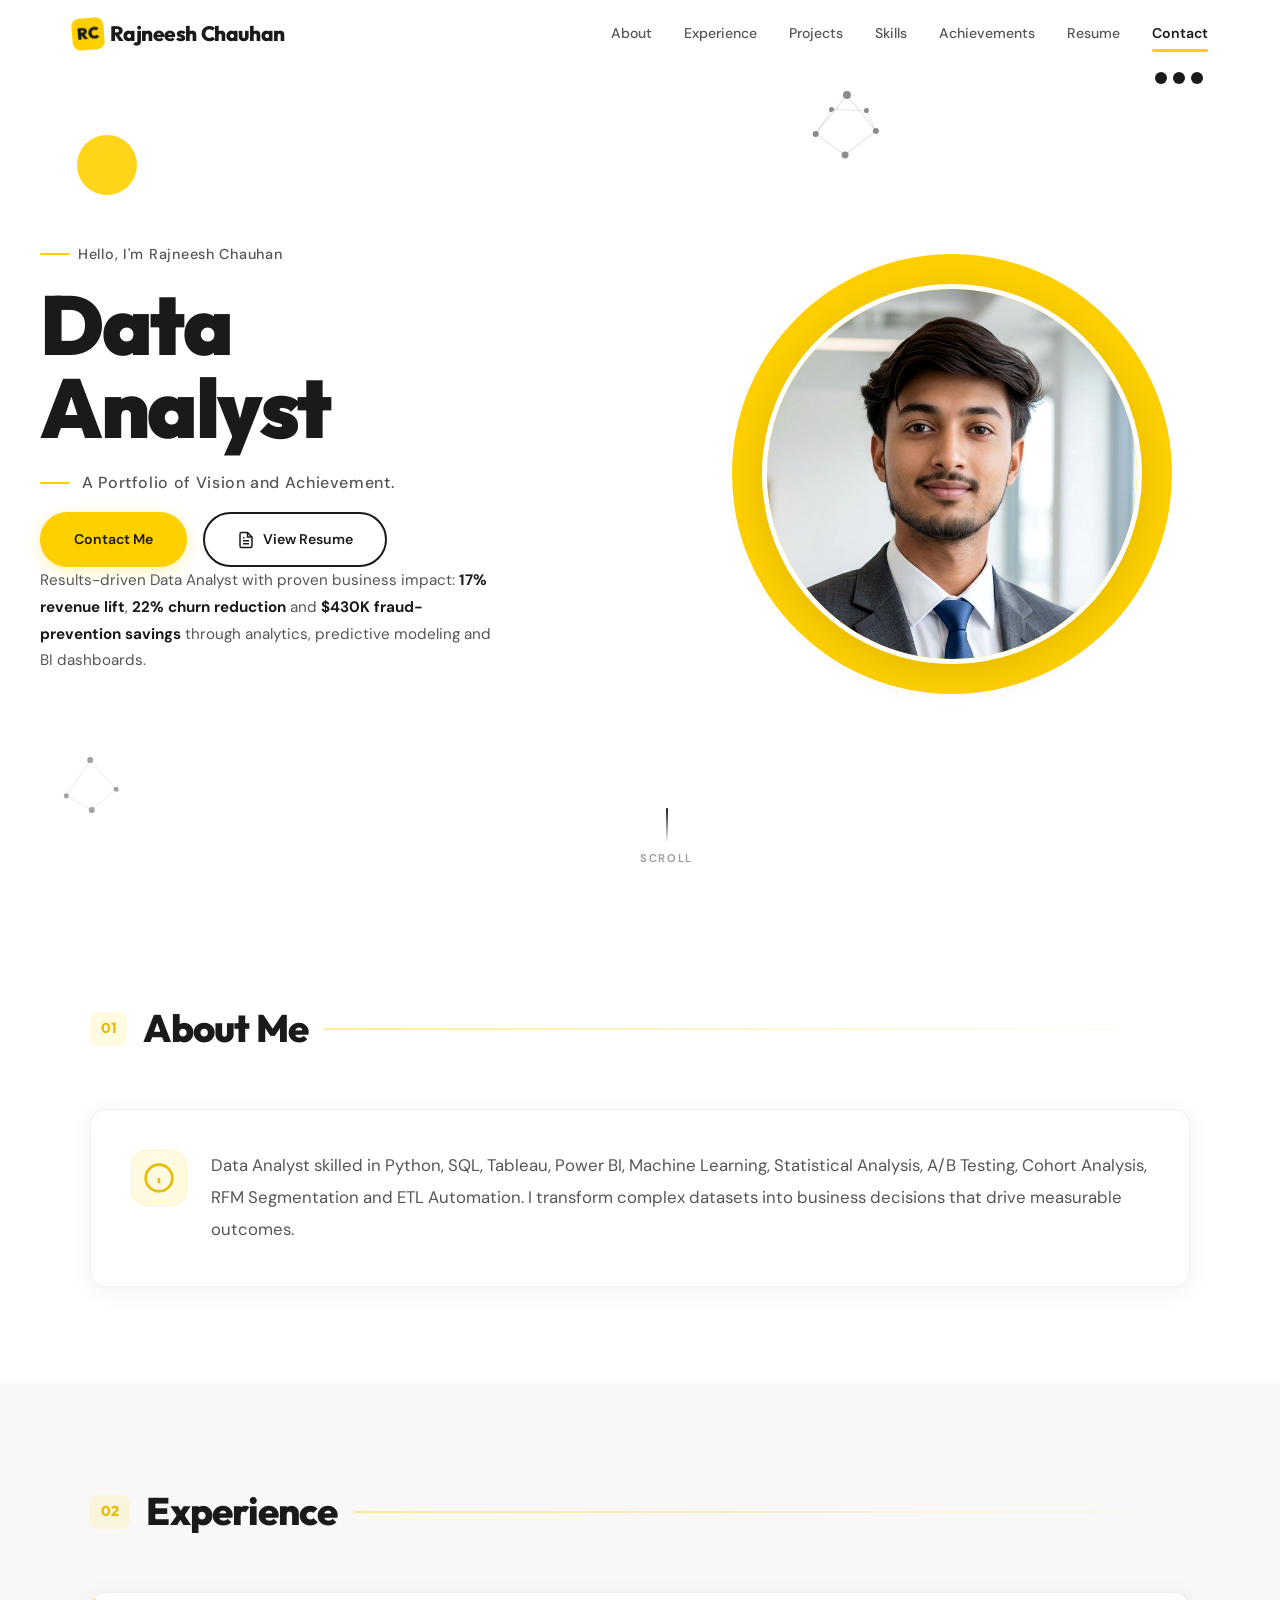
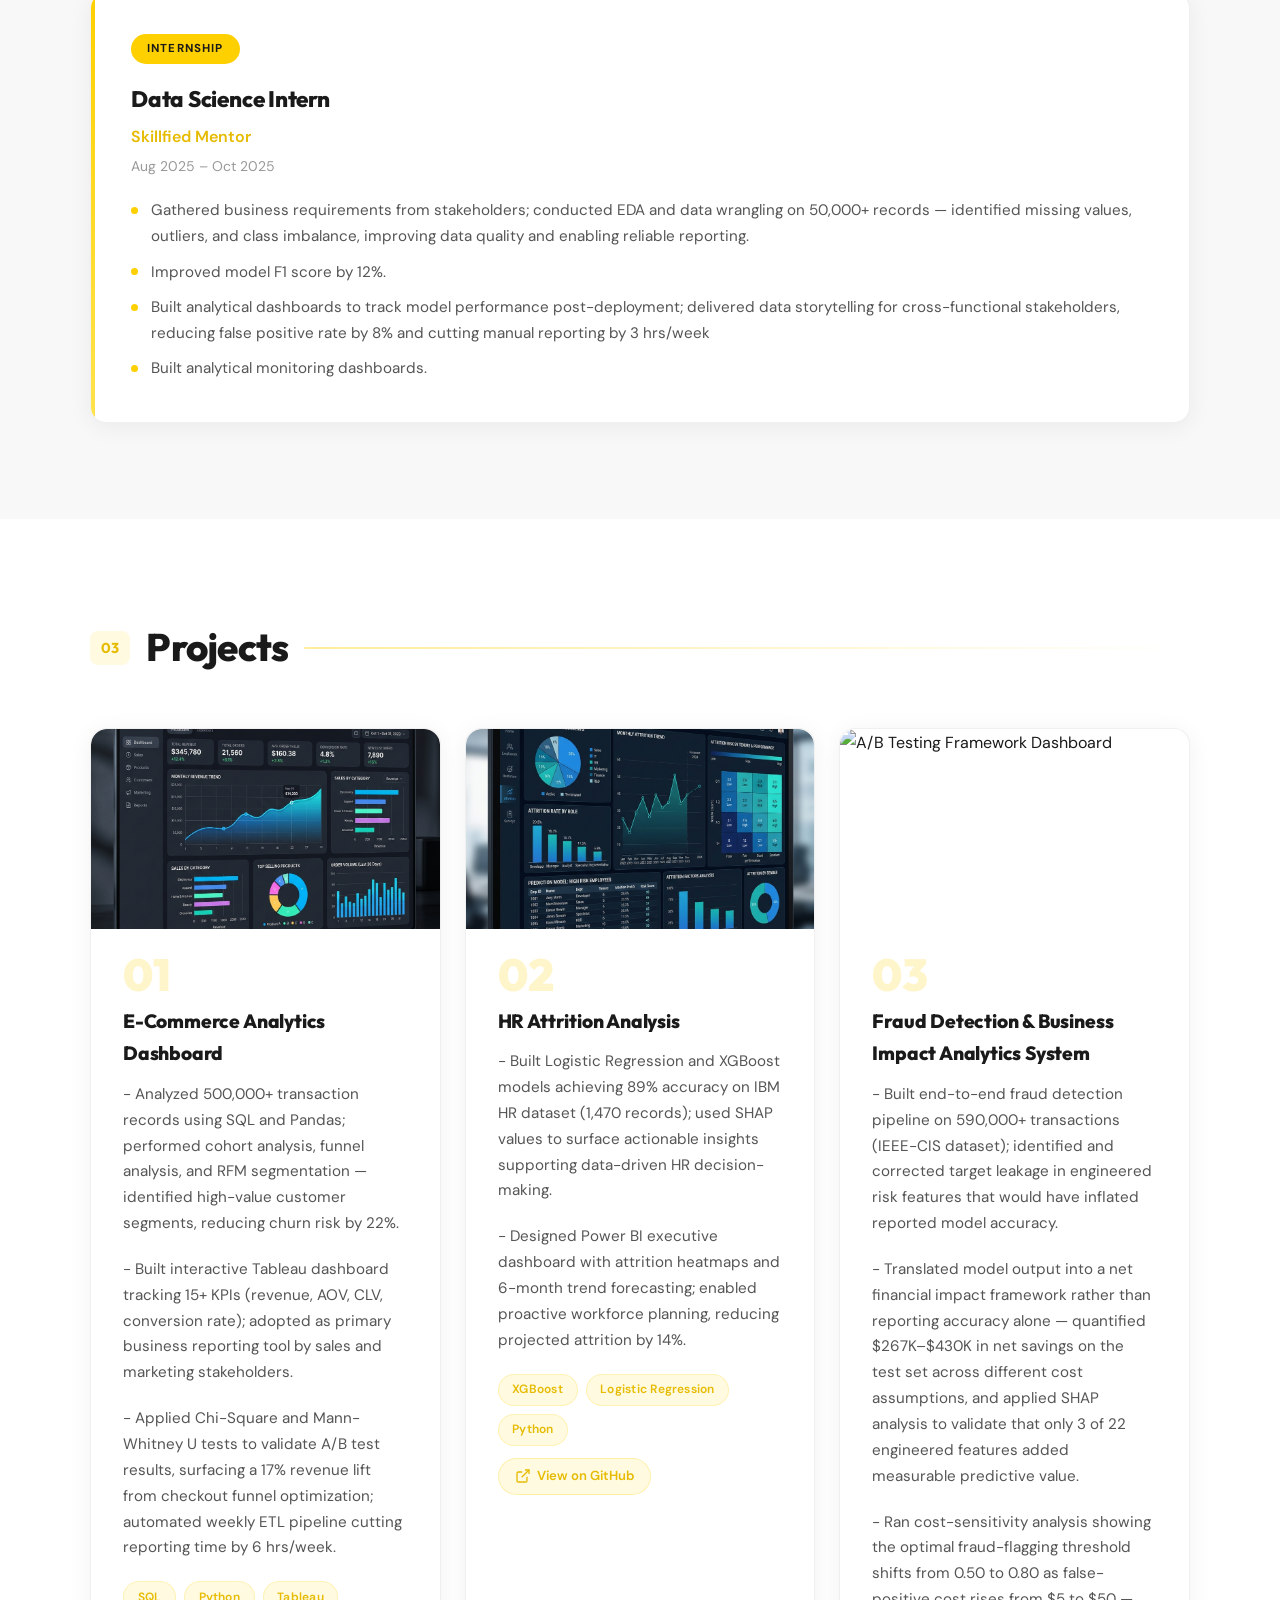
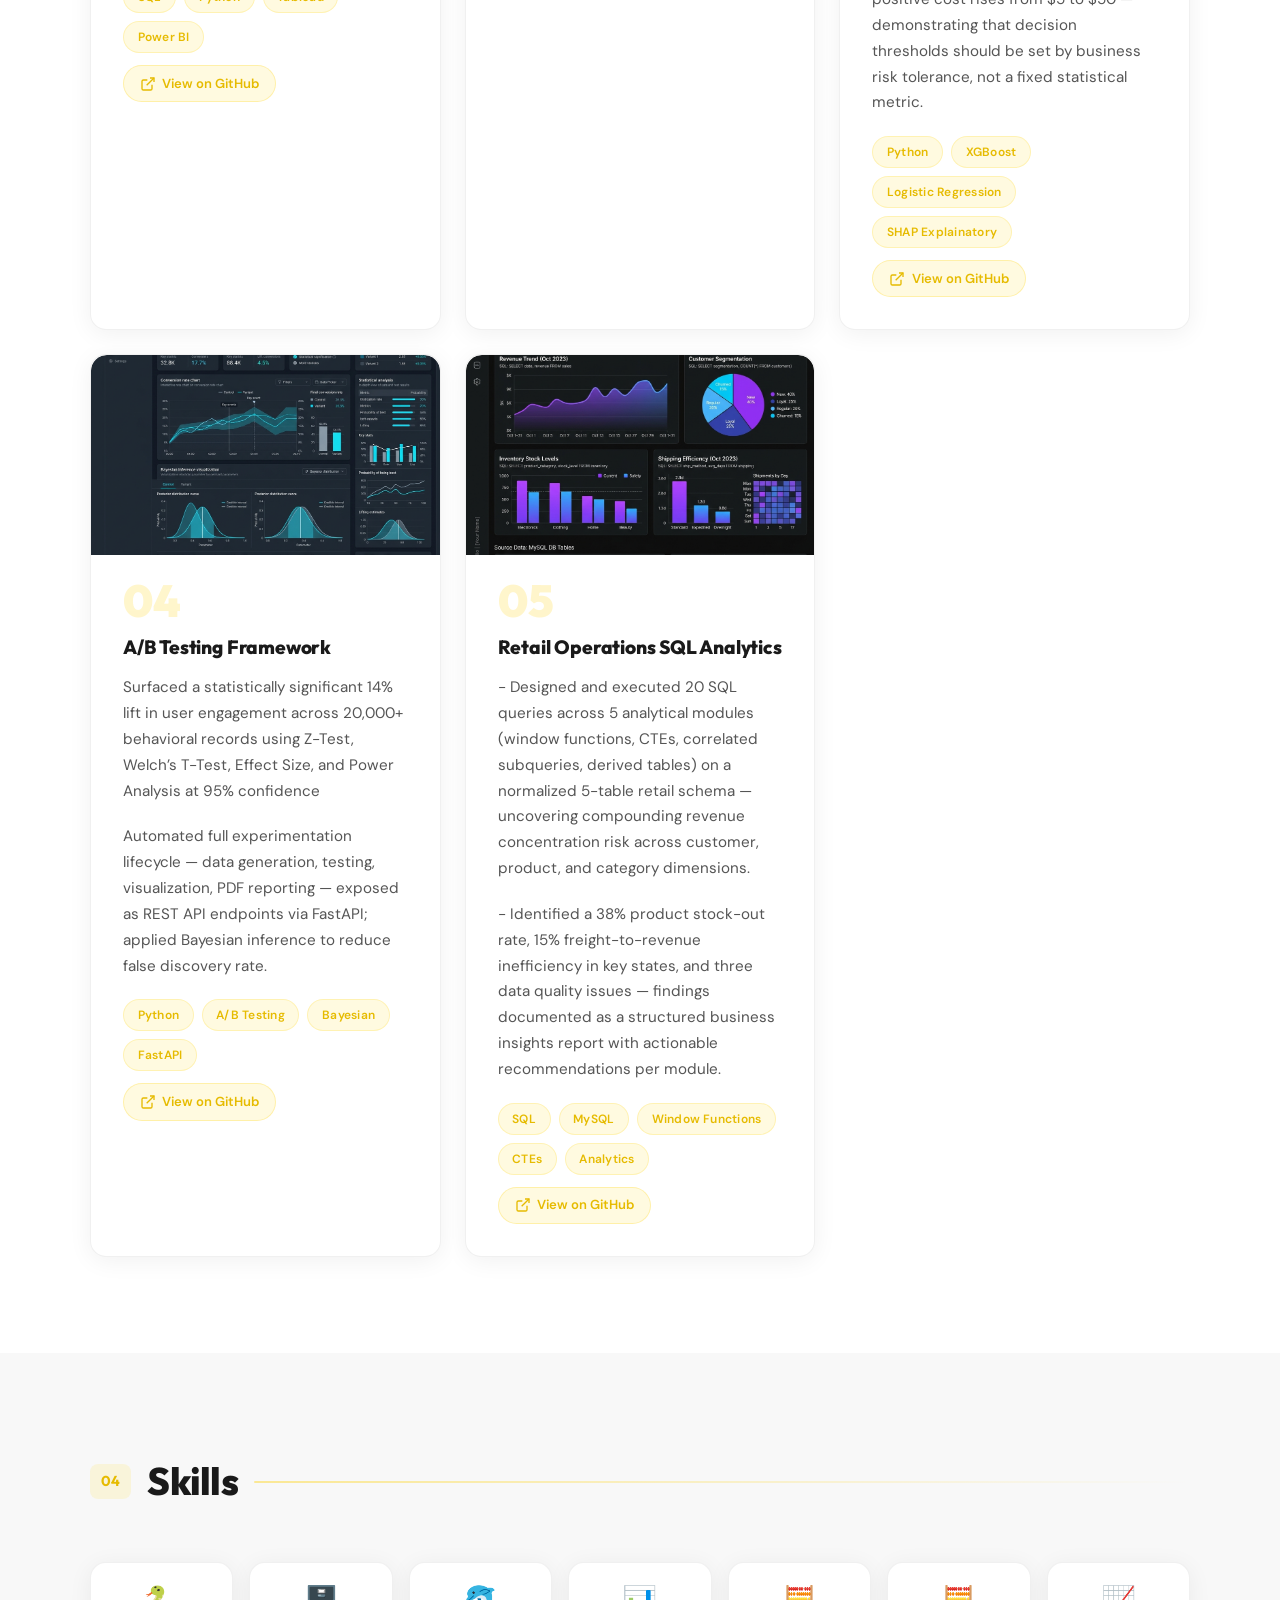
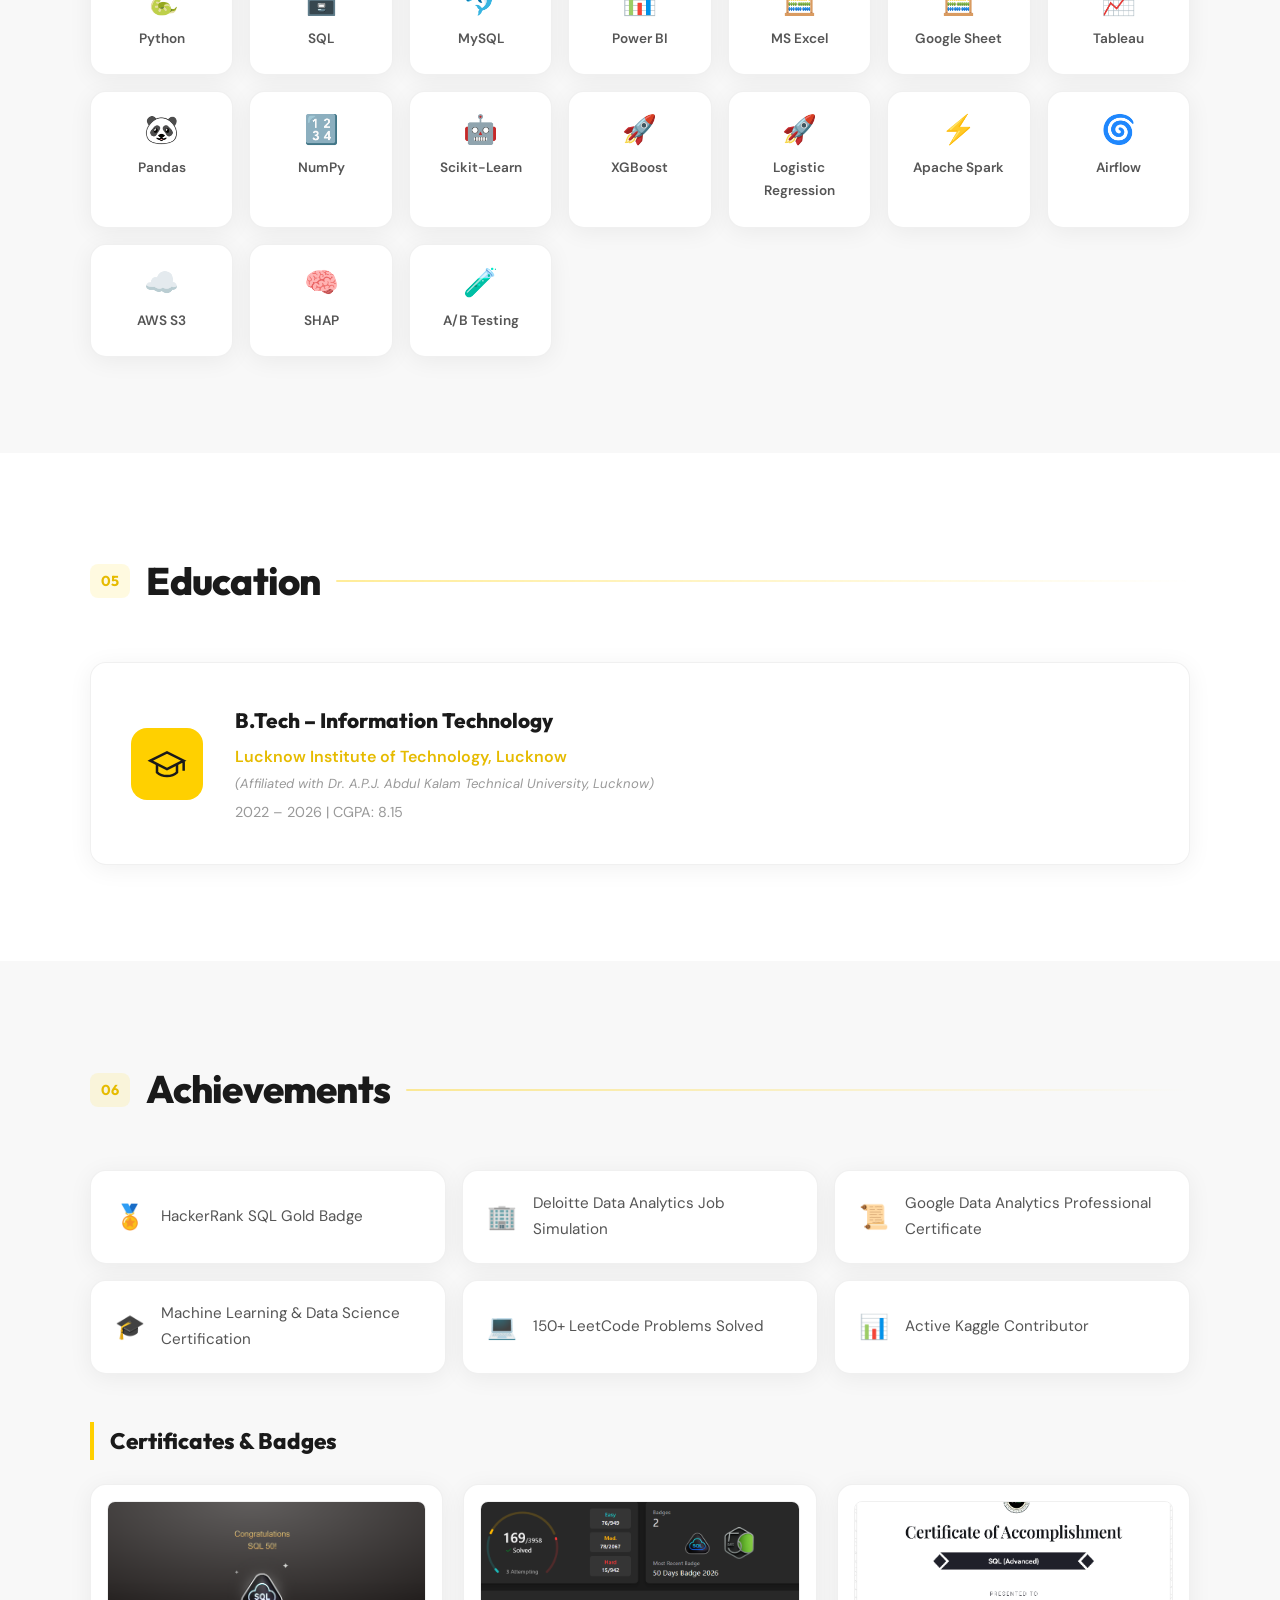
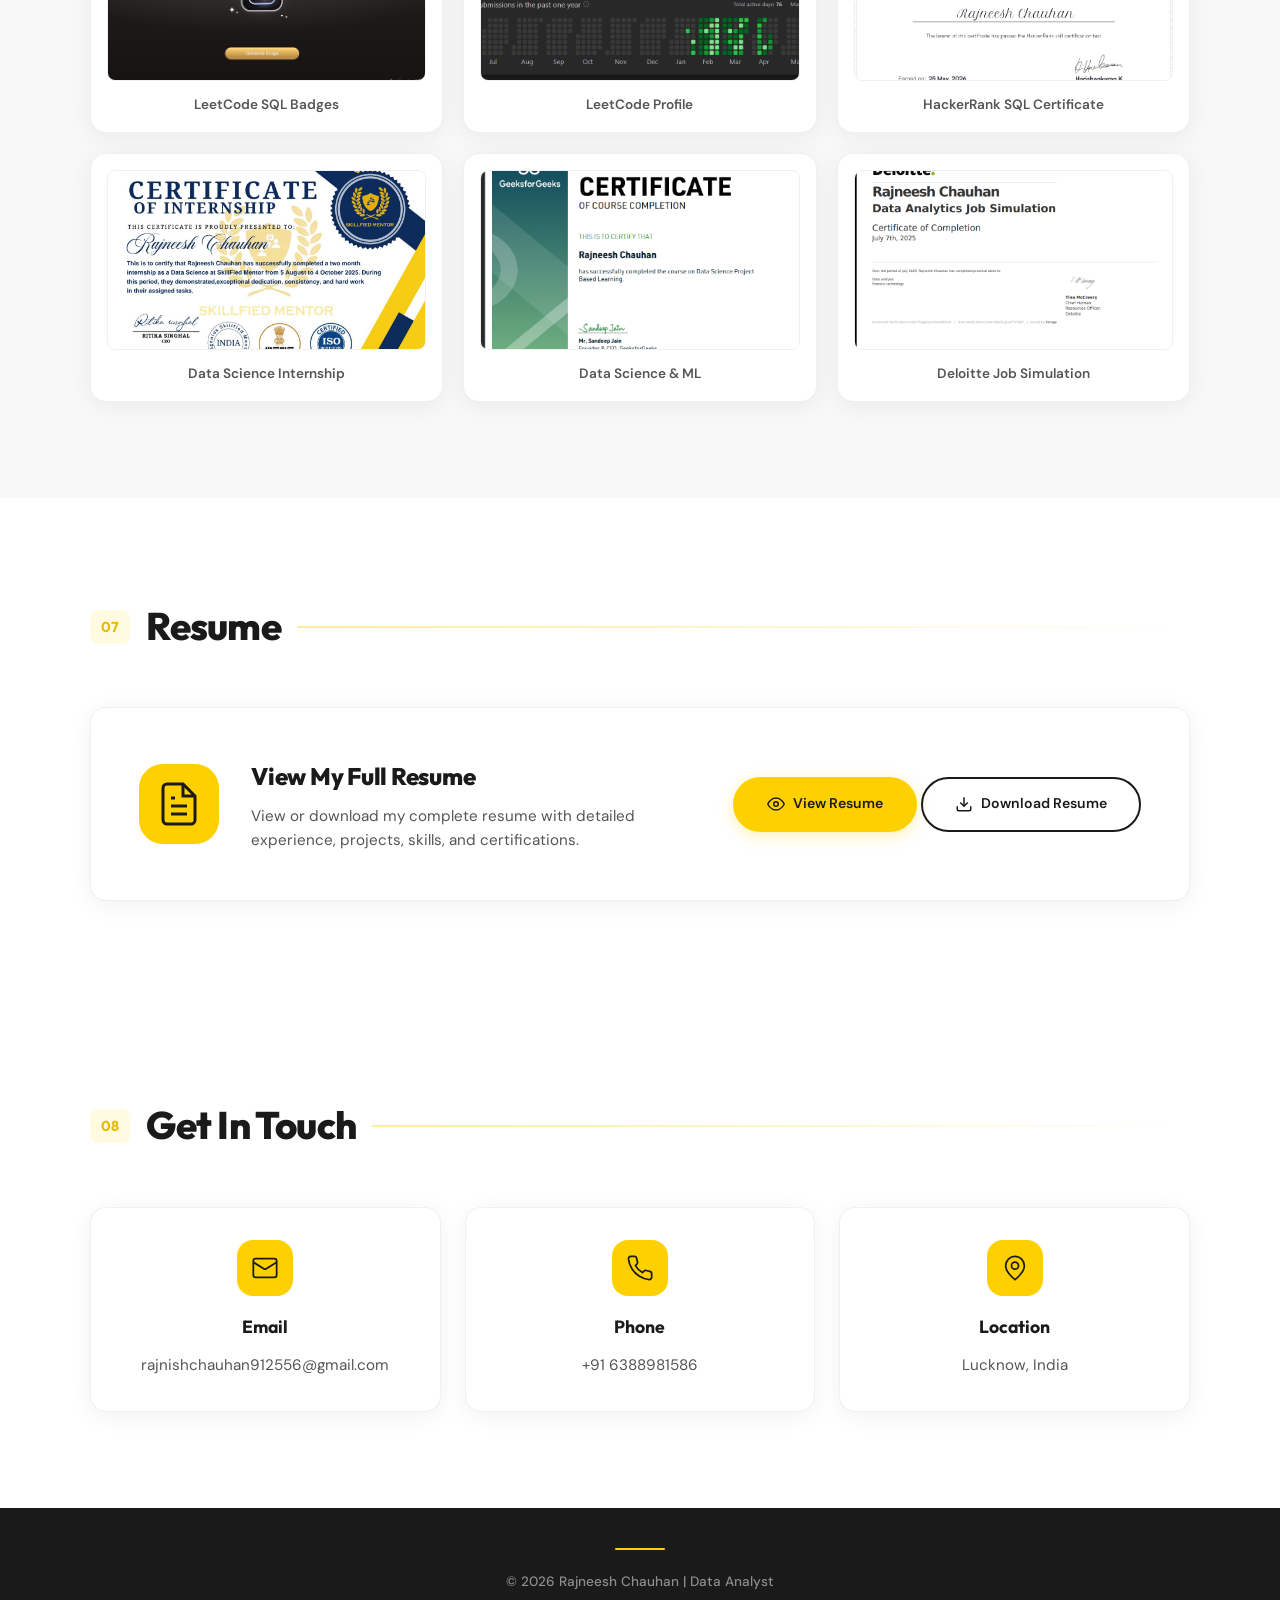
==== index.html @ 69330547 "Update resume links to new sharing URLs" ====
<!DOCTYPE html>
<html lang="en">
<head>
<meta charset="UTF-8">
<meta name="viewport" content="width=device-width, initial-scale=1.0">
<title>Rajneesh Chauhan | Data Analyst Portfolio</title>
<meta name="description" content="Portfolio of Rajneesh Chauhan — Results-driven Data Analyst with proven business impact through analytics, predictive modeling and BI dashboards.">

<link rel="stylesheet" href="style.css">
</head>

<body>

<!-- Floating Particles Background -->
<div class="particles" id="particles"></div>

<!-- Navigation -->
<nav class="navbar" id="navbar">
  <div class="nav-container">
    <a href="#" class="nav-logo">
      <span class="logo-icon">RC</span>
      Rajneesh Chauhan
    </a>
    <div class="nav-links" id="navLinks">
      <a href="#about" class="nav-link">About</a>
      <a href="#experience" class="nav-link">Experience</a>
      <a href="#projects" class="nav-link">Projects</a>
      <a href="#skills" class="nav-link">Skills</a>
      <a href="#achievements" class="nav-link">Achievements</a>
      <a href="https://drive.google.com/file/d/12Ke7BLoh6M7HyfA9PSLhjcaeqJGYqXBW/view?usp=sharing" target="_blank" rel="noopener" class="nav-link">Resume</a>
      <a href="#contact" class="nav-link">Contact</a>
    </div>
    <button class="nav-toggle" id="navToggle" aria-label="Toggle navigation">
      <span></span>
      <span></span>
      <span></span>
    </button>
  </div>
</nav>

<!-- Hero Section — Bold Split Layout -->
<header class="hero" id="hero">
  <div class="hero-bg-pattern"></div>

  <!-- Decorative dots -->
  <div class="hero-dots">
    <span></span>
    <span></span>
    <span></span>
  </div>

  <!-- Network graphic decorations -->
  <svg class="hero-network-top" viewBox="0 0 100 100" fill="none">
    <circle cx="50" cy="20" r="4" fill="#1a1a1a"/>
    <circle cx="20" cy="60" r="3" fill="#1a1a1a"/>
    <circle cx="80" cy="55" r="3" fill="#1a1a1a"/>
    <circle cx="50" cy="80" r="3.5" fill="#1a1a1a"/>
    <circle cx="35" cy="35" r="2.5" fill="#1a1a1a"/>
    <circle cx="70" cy="35" r="2.5" fill="#1a1a1a"/>
    <line x1="50" y1="20" x2="20" y2="60" stroke="#1a1a1a" stroke-width="0.8" opacity="0.4"/>
    <line x1="50" y1="20" x2="80" y2="55" stroke="#1a1a1a" stroke-width="0.8" opacity="0.4"/>
    <line x1="20" y1="60" x2="50" y2="80" stroke="#1a1a1a" stroke-width="0.8" opacity="0.4"/>
    <line x1="80" y1="55" x2="50" y2="80" stroke="#1a1a1a" stroke-width="0.8" opacity="0.4"/>
    <line x1="35" y1="35" x2="70" y2="35" stroke="#1a1a1a" stroke-width="0.8" opacity="0.3"/>
    <line x1="35" y1="35" x2="20" y2="60" stroke="#1a1a1a" stroke-width="0.8" opacity="0.3"/>
    <line x1="70" y1="35" x2="80" y2="55" stroke="#1a1a1a" stroke-width="0.8" opacity="0.3"/>
  </svg>

  <svg class="hero-network-bottom" viewBox="0 0 80 80" fill="none">
    <circle cx="40" cy="15" r="3" fill="#1a1a1a"/>
    <circle cx="15" cy="50" r="2.5" fill="#1a1a1a"/>
    <circle cx="65" cy="45" r="2.5" fill="#1a1a1a"/>
    <circle cx="40" cy="65" r="3" fill="#1a1a1a"/>
    <line x1="40" y1="15" x2="15" y2="50" stroke="#1a1a1a" stroke-width="0.7" opacity="0.35"/>
    <line x1="40" y1="15" x2="65" y2="45" stroke="#1a1a1a" stroke-width="0.7" opacity="0.35"/>
    <line x1="15" y1="50" x2="40" y2="65" stroke="#1a1a1a" stroke-width="0.7" opacity="0.35"/>
    <line x1="65" y1="45" x2="40" y2="65" stroke="#1a1a1a" stroke-width="0.7" opacity="0.35"/>
  </svg>

  <div class="hero-container">
    <div class="hero-content" data-animate="fade-up">
      <p class="hero-greeting">Hello, I'm Rajneesh Chauhan</p>
      <h1 class="hero-name">
        Data<br><span class="text-accent">Analyst</span>
      </h1>
      <div class="hero-title-wrapper">
        <div class="title-line"></div>
        <h2 class="hero-title">A Portfolio of Vision and Achievement.</h2>
      </div>
      <div class="hero-cta">
        <a href="#contact" class="btn btn-primary">Contact Me</a>
        <a href="https://drive.google.com/file/d/12Ke7BLoh6M7HyfA9PSLhjcaeqJGYqXBW/view?usp=sharing" target="_blank" rel="noopener" class="btn btn-outline">
          <svg width="18" height="18" viewBox="0 0 24 24" fill="none" stroke="currentColor" stroke-width="2"><path d="M14 2H6a2 2 0 0 0-2 2v16a2 2 0 0 0 2 2h12a2 2 0 0 0 2-2V8z"/><polyline points="14 2 14 8 20 8"/><line x1="16" y1="13" x2="8" y2="13"/><line x1="16" y1="17" x2="8" y2="17"/><polyline points="10 9 9 9 8 9"/></svg>
          View Resume
        </a>
      </div>
      <p class="hero-description">
        Results-driven Data Analyst with proven business impact:
        <span class="stat-highlight">17% revenue lift</span>,
        <span class="stat-highlight">22% churn reduction</span> and
        <span class="stat-highlight">$430K fraud-prevention savings</span>
        through analytics, predictive modeling and BI dashboards.
      </p>
    </div>
    <div class="hero-image" data-animate="fade-left" data-delay="200">
      <div class="image-frame">
        <img src="profile/profile.png" alt="Rajneesh Chauhan - Data Analyst" id="profileImage">
      </div>
    </div>
  </div>
  <div class="scroll-indicator" data-animate="fade-up" data-delay="600">
    <div class="scroll-line"></div>
    <span>Scroll</span>
  </div>
</header>

<!-- About Section -->
<section class="section" id="about">
  <div class="section-container">
    <div class="section-header" data-animate="fade-up">
      <span class="section-number">01</span>
      <h2 class="section-title">About Me</h2>
      <div class="section-line"></div>
    </div>
    <div class="about-content" data-animate="fade-up" data-delay="100">
      <div class="about-card glass-card">
        <div class="about-icon">
          <svg width="32" height="32" viewBox="0 0 24 24" fill="none" stroke="currentColor" stroke-width="2"><circle cx="12" cy="12" r="10"/><path d="M12 16v-4M12 8h.01"/></svg>
        </div>
        <p>
          Data Analyst skilled in Python, SQL, Tableau, Power BI,
          Machine Learning, Statistical Analysis, A/B Testing,
          Cohort Analysis, RFM Segmentation and ETL Automation.
          I transform complex datasets into business decisions that drive measurable outcomes.
        </p>
      </div>
    </div>
  </div>
</section>

<!-- Experience Section -->
<section class="section section-alt" id="experience">
  <div class="section-container">
    <div class="section-header" data-animate="fade-up">
      <span class="section-number">02</span>
      <h2 class="section-title">Experience</h2>
      <div class="section-line"></div>
    </div>
    <div class="experience-grid" data-animate="fade-up" data-delay="100">
      <div class="exp-card glass-card">
        <div class="exp-badge">Internship</div>
        <h3 class="exp-role">Data Science Intern</h3>
        <p class="exp-company">Skillfied Mentor</p>
        <p class="exp-duration">Aug 2025 – Oct 2025</p>
        <ul class="exp-list">
          <li>Gathered business requirements from stakeholders; conducted EDA and data wrangling on 50,000+ records — identified missing
values, outliers, and class imbalance, improving data quality and enabling reliable reporting.</li>
          <li>Improved model F1 score by 12%.</li>
          <li>Built analytical dashboards to track model performance post-deployment; delivered data storytelling for cross-functional
stakeholders, reducing false positive rate by 8% and cutting manual reporting by 3 hrs/week</li>
          <li>Built analytical monitoring dashboards.</li>
        </ul>
      </div>
    </div>
  </div>
</section>

<!-- Projects Section -->
<section class="section" id="projects">
  <div class="section-container">
    <div class="section-header" data-animate="fade-up">
      <span class="section-number">03</span>
      <h2 class="section-title">Projects</h2>
      <div class="section-line"></div>
    </div>
    <div class="projects-grid">
      <div class="project-card glass-card" data-animate="fade-up" data-delay="100">
        <div class="project-image">
          <img src="images/ecommerce_dashboard.png" alt="E-Commerce Analytics Dashboard" loading="lazy">
        </div>
        <div class="project-body">
          <div class="project-number">01</div>
          <h3 class="project-title">E-Commerce Analytics Dashboard</h3>
          <p class="project-desc">
            - Analyzed 500,000+ transaction records using SQL and Pandas; performed cohort analysis, funnel analysis, and RFM
segmentation — identified high-value customer segments, reducing churn risk by 22%.
          </p>
          <p class="project-desc">
            - Built interactive Tableau dashboard tracking 15+ KPIs (revenue, AOV, CLV, conversion rate); adopted as primary business
reporting tool by sales and marketing stakeholders.
          </p>
          <p class="project-desc">
            - Applied Chi-Square and Mann-Whitney U tests to validate A/B test results, surfacing a 17% revenue lift from checkout funnel
optimization; automated weekly ETL pipeline cutting reporting time by 6 hrs/week.
          </p>
          <div class="project-tags">
            <span class="tag">SQL</span>
            <span class="tag">Python</span>
            <span class="tag">Tableau</span>
            <span class="tag">Power BI</span>
          </div>
          <a href="https://github.com/Codex610/E-Commerce-Sales-Customer-Behaviour-Analytics-Dashboard" target="_blank" rel="noopener" class="project-link">
            <svg width="16" height="16" viewBox="0 0 24 24" fill="none" stroke="currentColor" stroke-width="2"><path d="M18 13v6a2 2 0 0 1-2 2H5a2 2 0 0 1-2-2V8a2 2 0 0 1 2-2h6"/><polyline points="15 3 21 3 21 9"/><line x1="10" y1="14" x2="21" y2="3"/></svg>
            View on GitHub
          </a>
        </div>
      </div>

      <div class="project-card glass-card" data-animate="fade-up" data-delay="200">
        <div class="project-image">
          <img src="images/hr_attrition.png" alt="HR Attrition Analysis Dashboard" loading="lazy">
        </div>
        <div class="project-body">
          <div class="project-number">02</div>
          <h3 class="project-title">HR Attrition Analysis</h3>
          <p class="project-desc">
           - Built Logistic Regression and XGBoost models achieving 89% accuracy on IBM HR dataset (1,470 records); used SHAP values to
surface actionable insights supporting data-driven HR decision-making.
          </p>
          <p class="project-desc">
           - Designed Power BI executive dashboard with attrition heatmaps and 6-month trend forecasting; enabled proactive workforce
planning, reducing projected attrition by 14%.
          </p>
          <div class="project-tags">
            <span class="tag">XGBoost</span>
            <span class="tag">Logistic Regression</span>
            <span class="tag">Python</span>
          </div>
          <a href="https://github.com/Codex610/HR-Analytics-Employee-Attrition-Analysis" target="_blank" rel="noopener" class="project-link">
            <svg width="16" height="16" viewBox="0 0 24 24" fill="none" stroke="currentColor" stroke-width="2"><path d="M18 13v6a2 2 0 0 1-2 2H5a2 2 0 0 1-2-2V8a2 2 0 0 1 2-2h6"/><polyline points="15 3 21 3 21 9"/><line x1="10" y1="14" x2="21" y2="3"/></svg>
            View on GitHub
          </a>
        </div>
      </div>

      <div class="project-card glass-card" data-animate="fade-up" data-delay="300">
        <div class="project-image">
          <img src="images/fraud-detection.png" alt="A/B Testing Framework Dashboard" loading="lazy">
        </div>
        <div class="project-body">
          <div class="project-number">03</div>
          <h3 class="project-title">Fraud Detection & Business Impact Analytics System</h3>
          <p class="project-desc">
            - Built end-to-end fraud detection pipeline on 590,000+ transactions (IEEE-CIS dataset); identified and corrected
  target leakage in engineered risk features that would have inflated reported model accuracy.
          </p>
          <p class="project-desc">
            - Translated model output into a net financial impact framework rather than reporting accuracy alone — quantified
  $267K–$430K in net savings on the test set across different cost assumptions, and applied SHAP analysis to validate
  that only 3 of 22 engineered features added measurable predictive value.
          </p>
          <p class="project-desc">
            - Ran cost-sensitivity analysis showing the optimal fraud-flagging threshold shifts from 0.50 to 0.80 as false-positive
  cost rises from $5 to $50 — demonstrating that decision thresholds should be set by business risk tolerance, not a
  fixed statistical metric.
          </p>
          <div class="project-tags">
            <span class="tag">Python</span>
            <span class="tag">XGBoost</span>
            <span class="tag">Logistic Regression</span>
            <span class="tag">SHAP Explainatory</span>
          </div>
          <a href="https://github.com/Codex610/fraud-detection-business-impact-analytics" target="_blank" rel="noopener" class="project-link">
            <svg width="16" height="16" viewBox="0 0 24 24" fill="none" stroke="currentColor" stroke-width="2"><path d="M18 13v6a2 2 0 0 1-2 2H5a2 2 0 0 1-2-2V8a2 2 0 0 1 2-2h6"/><polyline points="15 3 21 3 21 9"/><line x1="10" y1="14" x2="21" y2="3"/></svg>
            View on GitHub
          </a>
        </div>
      </div>

      <div class="project-card glass-card" data-animate="fade-up" data-delay="300">
        <div class="project-image">
          <img src="images/ab_testing.png" alt="A/B Testing Framework Dashboard" loading="lazy">
        </div>
        <div class="project-body">
          <div class="project-number">04</div>
          <h3 class="project-title">A/B Testing Framework</h3>
          <p class="project-desc">
            Surfaced a statistically significant 14% lift in user engagement across 20,000+ behavioral records using Z-Test, Welch’s T-Test, Effect
Size, and Power Analysis at 95% confidence
          </p>
          <p class="project-desc">
            Automated full experimentation lifecycle — data generation, testing, visualization, PDF reporting — exposed as REST API endpoints
via FastAPI; applied Bayesian inference to reduce false discovery rate.
          </p>
          <div class="project-tags">
            <span class="tag">Python</span>
            <span class="tag">A/B Testing</span>
            <span class="tag">Bayesian</span>
            <span class="tag">FastAPI</span>
          </div>
          <a href="https://github.com/Codex610/A-B-Testing-and-Hypothesis-Testing-on-Product-Metrics" target="_blank" rel="noopener" class="project-link">
            <svg width="16" height="16" viewBox="0 0 24 24" fill="none" stroke="currentColor" stroke-width="2"><path d="M18 13v6a2 2 0 0 1-2 2H5a2 2 0 0 1-2-2V8a2 2 0 0 1 2-2h6"/><polyline points="15 3 21 3 21 9"/><line x1="10" y1="14" x2="21" y2="3"/></svg>
            View on GitHub
          </a>
        </div>
      </div>

      <div class="project-card glass-card" data-animate="fade-up" data-delay="400">
        <div class="project-image">
          <img src="images/sql_analytics.png" alt="Retail Operations SQL Analytics" loading="lazy">
        </div>
        <div class="project-body">
          <div class="project-number">05</div>
          <h3 class="project-title">Retail Operations SQL Analytics</h3>
          <p class="project-desc">
           - Designed and executed 20 SQL queries across 5 analytical modules (window functions, CTEs, correlated subqueries, derived
tables) on a normalized 5-table retail schema — uncovering compounding revenue concentration risk across customer, product,
and category dimensions.
          </p>
          <p class="project-desc">
           - Identified a 38% product stock-out rate, 15% freight-to-revenue inefficiency in key states, and three data quality issues — findings
documented as a structured business insights report with actionable recommendations per module.
          </p>
          <div class="project-tags">
            <span class="tag">SQL</span>
            <span class="tag">MySQL</span>
            <span class="tag">Window Functions</span>
            <span class="tag">CTEs</span>
            <span class="tag">Analytics</span>
          </div>
          <a href="https://github.com/Codex610/retail-sql-analytics" target="_blank" rel="noopener" class="project-link">
            <svg width="16" height="16" viewBox="0 0 24 24" fill="none" stroke="currentColor" stroke-width="2"><path d="M18 13v6a2 2 0 0 1-2 2H5a2 2 0 0 1-2-2V8a2 2 0 0 1 2-2h6"/><polyline points="15 3 21 3 21 9"/><line x1="10" y1="14" x2="21" y2="3"/></svg>
            View on GitHub
          </a>
        </div>
      </div>
    </div>
  </div>
</section>

<!-- Skills Section -->
<section class="section section-alt" id="skills">
  <div class="section-container">
    <div class="section-header" data-animate="fade-up">
      <span class="section-number">04</span>
      <h2 class="section-title">Skills</h2>
      <div class="section-line"></div>
    </div>
    <div class="skills-grid" data-animate="fade-up" data-delay="100">
      <div class="skill-item glass-card">
        <div class="skill-icon">🐍</div>
        <span>Python</span>
      </div>
      <div class="skill-item glass-card">
        <div class="skill-icon">🗄️</div>
        <span>SQL</span>
      </div>
      <div class="skill-item glass-card">
        <div class="skill-icon">🐬</div>
        <span>MySQL</span>
      </div>
      <div class="skill-item glass-card">
        <div class="skill-icon">📊</div>
        <span>Power BI</span>
      </div>
      <div class="skill-item glass-card">
        <div class="skill-icon">🧮</div>
        <span>MS Excel</span>
      </div>
      <div class="skill-item glass-card">
        <div class="skill-icon">🧮</div>
        <span>Google Sheet</span>
      </div>
      <div class="skill-item glass-card">
        <div class="skill-icon">📈</div>
        <span>Tableau</span>
      </div>
      <div class="skill-item glass-card">
        <div class="skill-icon">🐼</div>
        <span>Pandas</span>
      </div>
      <div class="skill-item glass-card">
        <div class="skill-icon">🔢</div>
        <span>NumPy</span>
      </div>
      <div class="skill-item glass-card">
        <div class="skill-icon">🤖</div>
        <span>Scikit-Learn</span>
      </div>
      <div class="skill-item glass-card">
        <div class="skill-icon">🚀</div>
        <span>XGBoost</span>
      </div>
      <div class="skill-item glass-card">
        <div class="skill-icon">🚀</div>
        <span>Logistic Regression</span>
      </div>
      <div class="skill-item glass-card">
        <div class="skill-icon">⚡</div>
        <span>Apache Spark</span>
      </div>
      <div class="skill-item glass-card">
        <div class="skill-icon">🌀</div>
        <span>Airflow</span>
      </div>
      <div class="skill-item glass-card">
        <div class="skill-icon">☁️</div>
        <span>AWS S3</span>
      </div>
      <div class="skill-item glass-card">
        <div class="skill-icon">🧠</div>
        <span>SHAP</span>
      </div>
      <div class="skill-item glass-card">
        <div class="skill-icon">🧪</div>
        <span>A/B Testing</span>
      </div>
    </div>
  </div>
</section>

<!-- Education Section -->
<section class="section" id="education">
  <div class="section-container">
    <div class="section-header" data-animate="fade-up">
      <span class="section-number">05</span>
      <h2 class="section-title">Education</h2>
      <div class="section-line"></div>
    </div>
    <div class="education-card glass-card" data-animate="fade-up" data-delay="100">
      <div class="edu-icon">
        <svg width="40" height="40" viewBox="0 0 24 24" fill="none" stroke="currentColor" stroke-width="1.5"><path d="M22 10v6M2 10l10-5 10 5-10 5z"/><path d="M6 12v5c3 3 9 3 12 0v-5"/></svg>
      </div>
      <div class="edu-info">
        <h3>B.Tech – Information Technology</h3>
        <p class="edu-school">Lucknow Institute of Technology, Lucknow</p>
        <p class="edu-affiliate">(Affiliated with Dr. A.P.J. Abdul Kalam Technical University, Lucknow)</p>
        <p class="edu-year">2022 – 2026 | CGPA: 8.15</p>
      </div>
    </div>
  </div>
</section>

<!-- Achievements Section -->
<section class="section section-alt" id="achievements">
  <div class="section-container">
    <div class="section-header" data-animate="fade-up">
      <span class="section-number">06</span>
      <h2 class="section-title">Achievements</h2>
      <div class="section-line"></div>
    </div>
    <div class="achievements-grid" data-animate="fade-up" data-delay="100">
      <div class="achievement-item glass-card">
        <div class="achievement-icon">🏅</div>
        <span>HackerRank SQL Gold Badge</span>
      </div>
      <div class="achievement-item glass-card">
        <div class="achievement-icon">🏢</div>
        <span>Deloitte Data Analytics Job Simulation</span>
      </div>
      <div class="achievement-item glass-card">
        <div class="achievement-icon">📜</div>
        <span>Google Data Analytics Professional Certificate</span>
      </div>
      <div class="achievement-item glass-card">
        <div class="achievement-icon">🎓</div>
        <span>Machine Learning & Data Science Certification</span>
      </div>
      <div class="achievement-item glass-card">
        <div class="achievement-icon">💻</div>
        <span>150+ LeetCode Problems Solved</span>
      </div>
      <div class="achievement-item glass-card">
        <div class="achievement-icon">📊</div>
        <span>Active Kaggle Contributor</span>
      </div>
    </div>

    <!-- Certificates Gallery -->
    <div class="certificates-section" data-animate="fade-up" data-delay="200">
      <h3 class="subsection-title">Certificates & Badges</h3>
      <div class="certificates-grid">
        <div class="cert-card glass-card">
          <img src="achievements/Leetcode SQL Badges.png" alt="LeetCode SQL Badges" loading="lazy">
          <p>LeetCode SQL Badges</p>
        </div>
        <div class="cert-card glass-card">
          <img src="achievements/Leetcode.png" alt="LeetCode Profile" loading="lazy">
          <p>LeetCode Profile</p>
        </div>
        <div class="cert-card glass-card">
          <img src="achievements/SQL Hackrerank certificate.png" alt="HackerRank SQL Certificate" loading="lazy">
          <p>HackerRank SQL Certificate</p>
        </div>
        <div class="cert-card glass-card">
          <img src="certificates/Data Science intership.png" alt="Data Science Internship Certificate" loading="lazy">
          <p>Data Science Internship</p>
        </div>
        <div class="cert-card glass-card">
          <img src="certificates/Data Science and Machine Learning Certificate.png" alt="Data Science and Machine Learning Certificate" loading="lazy">
          <p>Data Science & ML</p>
        </div>
        <div class="cert-card glass-card">
          <img src="certificates/Deloitte-Data Analytics Job simulation.png" alt="Deloitte Job Simulation Certificate" loading="lazy">
          <p>Deloitte Job Simulation</p>
        </div>
      </div>
    </div>
  </div>
</section>

<!-- Contact Section -->
<!-- Resume CTA Section -->
<section class="section" id="resume">
  <div class="section-container">
    <div class="section-header" data-animate="fade-up">
      <span class="section-number">07</span>
      <h2 class="section-title">Resume</h2>
      <div class="section-line"></div>
    </div>
    <div class="resume-cta-card glass-card" data-animate="fade-up" data-delay="100">
      <div class="resume-cta-content">
        <div class="resume-cta-icon">
          <svg width="48" height="48" viewBox="0 0 24 24" fill="none" stroke="currentColor" stroke-width="1.5">
            <path d="M14 2H6a2 2 0 0 0-2 2v16a2 2 0 0 0 2 2h12a2 2 0 0 0 2-2V8z"/>
            <polyline points="14 2 14 8 20 8"/>
            <line x1="16" y1="13" x2="8" y2="13"/>
            <line x1="16" y1="17" x2="8" y2="17"/>
            <polyline points="10 9 9 9 8 9"/>
          </svg>
        </div>
        <div class="resume-cta-text">
          <h3>View My Full Resume</h3>
          <p>View or download my complete resume with detailed experience, projects, skills, and certifications.</p>
        </div>
        <div class="resume-cta-actions">
          <a href="https://drive.google.com/file/d/12Ke7BLoh6M7HyfA9PSLhjcaeqJGYqXBW/view?usp=sharing" target="_blank" rel="noopener" class="btn btn-primary">
            <svg width="18" height="18" viewBox="0 0 24 24" fill="none" stroke="currentColor" stroke-width="2"><path d="M1 12s4-8 11-8 11 8 11 8-4 8-11 8-11-8-11-8z"/><circle cx="12" cy="12" r="3"/></svg>
            View Resume
          </a>
          <a href="https://drive.google.com/file/d/12Ke7BLoh6M7HyfA9PSLhjcaeqJGYqXBW/view?usp=sharing" target="_blank" rel="noopener" class="btn btn-outline">
            <svg width="18" height="18" viewBox="0 0 24 24" fill="none" stroke="currentColor" stroke-width="2"><path d="M21 15v4a2 2 0 0 1-2 2H5a2 2 0 0 1-2-2v-4"/><polyline points="7 10 12 15 17 10"/><line x1="12" y1="15" x2="12" y2="3"/></svg>
            Download Resume
          </a>
        </div>
      </div>
    </div>
  </div>
</section>

<section class="section" id="contact">
  <div class="section-container">
    <div class="section-header" data-animate="fade-up">
      <span class="section-number">08</span>
      <h2 class="section-title">Get In Touch</h2>
      <div class="section-line"></div>
    </div>
    <div class="contact-grid" data-animate="fade-up" data-delay="100">
      <div class="contact-card glass-card">
        <div class="contact-icon">
          <svg width="28" height="28" viewBox="0 0 24 24" fill="none" stroke="currentColor" stroke-width="1.5"><rect x="2" y="4" width="20" height="16" rx="2"/><path d="m22 7-8.97 5.7a1.94 1.94 0 0 1-2.06 0L2 7"/></svg>
        </div>
        <h3>Email</h3>
        <a href="mailto:rajnishchauhan912556@gmail.com">rajnishchauhan912556@gmail.com</a>
      </div>
      <div class="contact-card glass-card">
        <div class="contact-icon">
          <svg width="28" height="28" viewBox="0 0 24 24" fill="none" stroke="currentColor" stroke-width="1.5"><path d="M22 16.92v3a2 2 0 0 1-2.18 2 19.79 19.79 0 0 1-8.63-3.07 19.5 19.5 0 0 1-6-6 19.79 19.79 0 0 1-3.07-8.67A2 2 0 0 1 4.11 2h3a2 2 0 0 1 2 1.72 12.84 12.84 0 0 0 .7 2.81 2 2 0 0 1-.45 2.11L8.09 9.91a16 16 0 0 0 6 6l1.27-1.27a2 2 0 0 1 2.11-.45 12.84 12.84 0 0 0 2.81.7A2 2 0 0 1 22 16.92z"/></svg>
        </div>
        <h3>Phone</h3>
        <a href="tel:+916388981586">+91 6388981586</a>
      </div>
      <div class="contact-card glass-card">
        <div class="contact-icon">
          <svg width="28" height="28" viewBox="0 0 24 24" fill="none" stroke="currentColor" stroke-width="1.5"><path d="M20 10c0 6-8 12-8 12s-8-6-8-12a8 8 0 0 1 16 0Z"/><circle cx="12" cy="10" r="3"/></svg>
        </div>
        <h3>Location</h3>
        <p>Lucknow, India</p>
      </div>
    </div>
  </div>
</section>

<!-- Footer -->
<footer class="footer">
  <div class="footer-container">
    <div class="footer-line"></div>
    <p>&copy; 2026 Rajneesh Chauhan | Data Analyst</p>
  </div>
</footer>

<script src="script.js"></script>

</body>
</html>
---- style.css ----
/* ===========================
   DESIGN TOKENS — Bold White + Yellow Accent
   Inspired by Portfolio-design4.png
   =========================== */
@import url('https://fonts.googleapis.com/css2?family=Outfit:wght@300;400;500;600;700;800;900&family=DM+Sans:ital,opsz,wght@0,9..40,300;0,9..40,400;0,9..40,500;0,9..40,600;0,9..40,700;1,9..40,400&display=swap');

:root {
  /* Background */
  --color-bg: #ffffff;
  --color-bg-alt: #f8f8f8;
  --color-bg-dark: #1a1a1a;
  --color-surface: #ffffff;
  --color-surface-hover: #f5f5f5;

  /* Accent: Vibrant Yellow */
  --color-accent: #ffd000;
  --color-accent-light: #ffe34d;
  --color-accent-dark: #e6bb00;
  --color-accent-glow: rgba(255, 208, 0, 0.12);

  /* Text */
  --color-text: #1a1a1a;
  --color-text-secondary: #555555;
  --color-text-muted: #999999;
  --color-text-light: #ffffff;

  /* Cards */
  --card-bg: #ffffff;
  --card-border: rgba(0, 0, 0, 0.06);
  --card-shadow: 0 4px 24px rgba(0, 0, 0, 0.06);
  --card-shadow-hover: 0 12px 40px rgba(0, 0, 0, 0.1);

  /* Misc */
  --radius-sm: 8px;
  --radius-md: 16px;
  --radius-lg: 24px;
  --radius-xl: 40px;
  --radius-full: 999px;
  --transition-base: 0.3s cubic-bezier(0.4, 0, 0.2, 1);
  --transition-slow: 0.5s cubic-bezier(0.4, 0, 0.2, 1);

  /* Typography */
  --font-heading: 'Outfit', 'Segoe UI', sans-serif;
  --font-body: 'DM Sans', -apple-system, BlinkMacSystemFont, 'Segoe UI', sans-serif;
}

/* ===========================
   RESET & BASE
   =========================== */
*,
*::before,
*::after {
  margin: 0;
  padding: 0;
  box-sizing: border-box;
}

html {
  scroll-behavior: smooth;
  scroll-padding-top: 80px;
}

body {
  font-family: var(--font-body);
  background-color: var(--color-bg);
  color: var(--color-text);
  line-height: 1.7;
  overflow-x: hidden;
  -webkit-font-smoothing: antialiased;
  -moz-osx-font-smoothing: grayscale;
}

::selection {
  background: var(--color-accent);
  color: var(--color-text);
}

img {
  max-width: 100%;
  display: block;
}

a {
  color: var(--color-text);
  text-decoration: none;
  transition: color var(--transition-base);
}

a:hover {
  color: var(--color-accent-dark);
}

ul {
  list-style: none;
}

/* ===========================
   DECORATIVE NETWORK NODES (SVG Background)
   =========================== */
.particles {
  position: fixed;
  top: 0;
  left: 0;
  width: 100%;
  height: 100%;
  pointer-events: none;
  z-index: 0;
  overflow: hidden;
}

.particle {
  position: absolute;
  border-radius: 50%;
  background: var(--color-accent);
  opacity: 0;
  animation: particleFloat linear infinite;
}

@keyframes particleFloat {
  0% {
    opacity: 0;
    transform: translateY(100vh) scale(0);
  }
  10% {
    opacity: 0.12;
  }
  90% {
    opacity: 0.03;
  }
  100% {
    opacity: 0;
    transform: translateY(-10vh) scale(1);
  }
}

/* ===========================
   NAVBAR
   =========================== */
.navbar {
  position: fixed;
  top: 0;
  left: 0;
  right: 0;
  z-index: 1000;
  padding: 1rem 0;
  transition: all var(--transition-base);
  background: transparent;
}

.navbar.scrolled {
  padding: 0.6rem 0;
  background: rgba(255, 255, 255, 0.95);
  backdrop-filter: blur(20px);
  -webkit-backdrop-filter: blur(20px);
  border-bottom: 1px solid var(--card-border);
  box-shadow: 0 2px 20px rgba(0, 0, 0, 0.06);
}

.nav-container {
  max-width: 1200px;
  margin: 0 auto;
  padding: 0 2rem;
  display: flex;
  align-items: center;
  justify-content: space-between;
}

.nav-logo {
  font-family: var(--font-heading);
  font-size: 1.3rem;
  font-weight: 800;
  color: var(--color-text);
  letter-spacing: -0.02em;
  display: flex;
  align-items: center;
  gap: 0.4rem;
}

.nav-logo:hover {
  color: var(--color-text);
}

.logo-icon {
  width: 32px;
  height: 32px;
  background: var(--color-accent);
  border-radius: 8px;
  display: flex;
  align-items: center;
  justify-content: center;
  font-weight: 900;
  font-size: 1rem;
  color: var(--color-text);
  transform: rotate(-5deg);
  transition: transform var(--transition-base);
}

.nav-logo:hover .logo-icon {
  transform: rotate(0deg);
}

.nav-links {
  display: flex;
  gap: 2rem;
  align-items: center;
}

.nav-link {
  color: var(--color-text-secondary);
  font-family: var(--font-body);
  font-size: 0.88rem;
  font-weight: 500;
  position: relative;
  padding: 0.25rem 0;
  transition: color var(--transition-base);
}

.nav-link::after {
  content: '';
  position: absolute;
  bottom: -2px;
  left: 0;
  width: 0;
  height: 2.5px;
  background: var(--color-accent);
  border-radius: 2px;
  transition: width var(--transition-base);
}

.nav-link:hover {
  color: var(--color-text);
}

.nav-link:hover::after {
  width: 100%;
}

.nav-link.active {
  color: var(--color-text);
  font-weight: 600;
}

.nav-link.active::after {
  width: 100%;
}

.nav-toggle {
  display: none;
  flex-direction: column;
  gap: 5px;
  background: none;
  border: none;
  cursor: pointer;
  padding: 4px;
}

.nav-toggle span {
  display: block;
  width: 24px;
  height: 2.5px;
  background: var(--color-text);
  transition: all var(--transition-base);
  border-radius: 2px;
}

.nav-toggle.active span:nth-child(1) {
  transform: translateY(7.5px) rotate(45deg);
}

.nav-toggle.active span:nth-child(2) {
  opacity: 0;
}

.nav-toggle.active span:nth-child(3) {
  transform: translateY(-7.5px) rotate(-45deg);
}

/* ===========================
   HERO — Bold Split Layout
   =========================== */
.hero {
  min-height: 100vh;
  display: flex;
  align-items: center;
  position: relative;
  padding: 6rem 2rem 3rem;
  overflow: hidden;
  background: var(--color-bg);
}

/* Decorative yellow circle — now moved to .hero-image::before */
.hero-bg-pattern {
  display: none;
}

/* Small yellow dot top-left */
.hero::before {
  content: '';
  position: absolute;
  top: 15%;
  left: 6%;
  width: 60px;
  height: 60px;
  background: var(--color-accent);
  border-radius: 50%;
  z-index: 1;
  opacity: 0.9;
}

/* Three dots decoration top-right */
.hero-dots {
  position: absolute;
  top: 8%;
  right: 6%;
  display: flex;
  gap: 6px;
  z-index: 5;
}

.hero-dots span {
  width: 12px;
  height: 12px;
  background: var(--color-bg-dark);
  border-radius: 50%;
}

/* Network graphic decorations */
.hero-network-top {
  position: absolute;
  top: 8%;
  right: 30%;
  width: 100px;
  height: 100px;
  z-index: 2;
  opacity: 0.5;
}

.hero-network-bottom {
  position: absolute;
  bottom: 8%;
  left: 4%;
  width: 80px;
  height: 80px;
  z-index: 2;
  opacity: 0.4;
}

.hero-container {
  max-width: 1200px;
  width: 100%;
  margin: 0 auto;
  display: grid;
  grid-template-columns: 1fr 1fr;
  gap: 3rem;
  align-items: center;
  position: relative;
  z-index: 3;
}

/* Left Side: Text */
.hero-content {
  position: relative;
  z-index: 4;
}

.hero-greeting {
  font-family: var(--font-body);
  font-size: 0.9rem;
  font-weight: 500;
  color: var(--color-text-secondary);
  letter-spacing: 0.05em;
  margin-bottom: 1rem;
  display: flex;
  align-items: center;
  gap: 0.5rem;
}

.hero-greeting::before {
  content: '';
  width: 30px;
  height: 2px;
  background: var(--color-accent);
  border-radius: 2px;
}

.hero-name {
  font-family: var(--font-heading);
  font-size: clamp(3rem, 6.5vw, 5.5rem);
  font-weight: 900;
  line-height: 1.0;
  margin-bottom: 1.25rem;
  color: var(--color-text);
  letter-spacing: -0.03em;
}

.text-accent {
  color: var(--color-text);
  display: block;
}

.hero-title-wrapper {
  display: flex;
  align-items: center;
  gap: 0.75rem;
  margin-bottom: 1rem;
}

.title-line {
  flex: 0 0 30px;
  height: 2px;
  background: var(--color-accent);
  border-radius: 2px;
}

.hero-title {
  font-family: var(--font-body);
  font-size: 1rem;
  font-weight: 500;
  color: var(--color-text-secondary);
  letter-spacing: 0.04em;
}

.hero-description {
  font-size: 0.95rem;
  color: var(--color-text-secondary);
  max-width: 460px;
  margin-bottom: 2rem;
  line-height: 1.75;
}

.stat-highlight {
  color: var(--color-text);
  font-weight: 700;
}

/* CTA Buttons */
.hero-cta {
  display: flex;
  gap: 1rem;
  flex-wrap: wrap;
}

.btn {
  display: inline-flex;
  align-items: center;
  gap: 0.5rem;
  padding: 0.85rem 2rem;
  border-radius: var(--radius-full);
  font-family: var(--font-body);
  font-size: 0.88rem;
  font-weight: 600;
  cursor: pointer;
  transition: all var(--transition-base);
  border: 2px solid transparent;
  text-decoration: none;
}

.btn-primary {
  background: var(--color-accent);
  color: var(--color-text);
  border-color: var(--color-accent);
  box-shadow: 0 4px 16px rgba(255, 208, 0, 0.3);
}

.btn-primary:hover {
  transform: translateY(-2px);
  box-shadow: 0 8px 28px rgba(255, 208, 0, 0.4);
  background: var(--color-accent-light);
  color: var(--color-text);
}

.btn-outline {
  background: transparent;
  color: var(--color-text);
  border-color: var(--color-text);
}

.btn-outline:hover {
  background: var(--color-text);
  color: var(--color-text-light);
  transform: translateY(-2px);
  box-shadow: 0 8px 28px rgba(0, 0, 0, 0.15);
}

/* Right Side: Profile Photo with Yellow Circle */
.hero-image {
  display: flex;
  justify-content: center;
  align-items: center;
  position: relative;
  z-index: 4;
}

/* Yellow circle behind the photo */
.hero-image::before {
  content: '';
  position: absolute;
  width: 440px;
  height: 440px;
  background: var(--color-accent);
  border-radius: 50%;
  z-index: 1;
  top: 50%;
  left: 50%;
  transform: translate(-50%, calc(-50% + var(--parallax-y, 0px)));
  pointer-events: none;
}

.image-frame {
  position: relative;
  width: 380px;
  height: 380px;
  z-index: 2;
}

.image-glow {
  display: none;
}

.image-frame img {
  width: 100%;
  height: 100%;
  object-fit: cover;
  object-position: top center;
  border-radius: 50%;
  position: relative;
  z-index: 2;
  filter: contrast(1.05) brightness(1);
  border: 5px solid var(--color-bg);
  box-shadow: 0 8px 40px rgba(0, 0, 0, 0.12);
}

.image-border-accent {
  display: none;
}

/* Scroll Indicator */
.scroll-indicator {
  position: absolute;
  bottom: 2rem;
  left: 50%;
  transform: translateX(-50%);
  display: flex;
  flex-direction: column;
  align-items: center;
  gap: 0.4rem;
  color: var(--color-text-muted);
  font-size: 0.7rem;
  letter-spacing: 0.15em;
  text-transform: uppercase;
  font-weight: 600;
  z-index: 5;
}

.scroll-line {
  width: 2px;
  height: 35px;
  background: linear-gradient(to bottom, var(--color-text), transparent);
  border-radius: 2px;
  animation: scrollPulse 2s ease-in-out infinite;
}

@keyframes scrollPulse {
  0%, 100% { opacity: 0.3; transform: scaleY(1); }
  50% { opacity: 0.8; transform: scaleY(1.2); }
}

/* ===========================
   SECTIONS
   =========================== */
.section {
  padding: 6rem 2rem;
  position: relative;
  z-index: 1;
}

.section-alt {
  background: var(--color-bg-alt);
}

.section-container {
  max-width: 1100px;
  margin: 0 auto;
}

.section-header {
  display: flex;
  align-items: center;
  gap: 1rem;
  margin-bottom: 3rem;
}

.section-number {
  font-family: var(--font-heading);
  font-size: 0.9rem;
  font-weight: 700;
  color: var(--color-accent-dark);
  background: var(--color-accent-glow);
  padding: 0.3rem 0.7rem;
  border-radius: var(--radius-sm);
}

.section-title {
  font-family: var(--font-heading);
  font-size: clamp(1.8rem, 3vw, 2.5rem);
  font-weight: 800;
  color: var(--color-text);
  white-space: nowrap;
  letter-spacing: -0.02em;
}

.section-line {
  flex: 1;
  height: 2px;
  background: linear-gradient(to right, var(--color-accent), transparent);
  opacity: 0.4;
  border-radius: 2px;
}

/* ===========================
   CARD STYLE
   =========================== */
.glass-card {
  background: var(--card-bg);
  border: 1px solid var(--card-border);
  border-radius: var(--radius-md);
  box-shadow: var(--card-shadow);
  transition: all var(--transition-base);
}

.glass-card:hover {
  border-color: rgba(255, 208, 0, 0.2);
  transform: translateY(-4px);
  box-shadow: var(--card-shadow-hover);
}

/* ===========================
   ABOUT
   =========================== */
.about-card {
  padding: 2.5rem;
  display: flex;
  gap: 1.5rem;
  align-items: flex-start;
}

.about-icon {
  flex-shrink: 0;
  width: 56px;
  height: 56px;
  display: flex;
  align-items: center;
  justify-content: center;
  border-radius: var(--radius-md);
  background: var(--color-accent-glow);
  color: var(--color-accent-dark);
  border: 1px solid rgba(255, 208, 0, 0.15);
}

.about-card p {
  font-size: 1.05rem;
  color: var(--color-text-secondary);
  line-height: 1.9;
}

/* ===========================
   EXPERIENCE
   =========================== */
.exp-card {
  padding: 2.5rem;
  position: relative;
  overflow: hidden;
}

.exp-card::before {
  content: '';
  position: absolute;
  top: 0;
  left: 0;
  width: 4px;
  height: 100%;
  background: linear-gradient(to bottom, var(--color-accent), var(--color-accent-light));
  border-radius: 4px 0 0 4px;
}

.exp-badge {
  display: inline-block;
  padding: 0.35rem 1rem;
  background: var(--color-accent);
  color: var(--color-text);
  font-size: 0.72rem;
  font-weight: 700;
  letter-spacing: 0.1em;
  text-transform: uppercase;
  border-radius: var(--radius-full);
  margin-bottom: 1rem;
}

.exp-role {
  font-family: var(--font-heading);
  font-size: 1.4rem;
  font-weight: 800;
  color: var(--color-text);
  margin-bottom: 0.3rem;
  letter-spacing: -0.01em;
}

.exp-company {
  font-size: 1rem;
  color: var(--color-accent-dark);
  font-weight: 600;
  margin-bottom: 0.25rem;
}

.exp-duration {
  font-size: 0.875rem;
  color: var(--color-text-muted);
  margin-bottom: 1.25rem;
}

.exp-list {
  display: grid;
  gap: 0.6rem;
}

.exp-list li {
  font-size: 0.95rem;
  color: var(--color-text-secondary);
  padding-left: 1.25rem;
  position: relative;
}

.exp-list li::before {
  content: '';
  position: absolute;
  left: 0;
  top: 0.55rem;
  width: 7px;
  height: 7px;
  border-radius: 50%;
  background: var(--color-accent);
}

/* ===========================
   PROJECTS
   =========================== */
.projects-grid {
  display: grid;
  grid-template-columns: repeat(auto-fit, minmax(320px, 1fr));
  gap: 1.5rem;
}

.project-card {
  padding: 0;
  position: relative;
  overflow: hidden;
}

.project-image {
  width: 100%;
  height: 200px;
  overflow: hidden;
  border-radius: var(--radius-md) var(--radius-md) 0 0;
}

.project-image img {
  width: 100%;
  height: 100%;
  object-fit: cover;
  transition: transform var(--transition-slow);
}

.project-card:hover .project-image img {
  transform: scale(1.05);
}

.project-body {
  padding: 1.5rem 2rem 2rem;
}

.project-card::after {
  content: '';
  position: absolute;
  bottom: 0;
  left: 0;
  right: 0;
  height: 3px;
  background: var(--color-accent);
  transform: scaleX(0);
  transform-origin: left;
  transition: transform var(--transition-base);
  border-radius: 0 0 var(--radius-md) var(--radius-md);
}

.project-card:hover::after {
  transform: scaleX(1);
}

.project-number {
  font-family: var(--font-heading);
  font-size: 2.8rem;
  font-weight: 900;
  color: var(--color-accent);
  opacity: 0.2;
  line-height: 1;
  margin-bottom: 0.4rem;
}

.project-title {
  font-family: var(--font-heading);
  font-size: 1.2rem;
  font-weight: 800;
  color: var(--color-text);
  margin-bottom: 0.75rem;
  letter-spacing: -0.01em;
}

.project-desc {
  font-size: 0.95rem;
  color: var(--color-text-secondary);
  line-height: 1.7;
  margin-bottom: 1.25rem;
}

.project-tags {
  display: flex;
  flex-wrap: wrap;
  gap: 0.5rem;
}

.tag {
  display: inline-block;
  padding: 0.3rem 0.85rem;
  background: var(--color-accent-glow);
  color: var(--color-accent-dark);
  font-size: 0.75rem;
  font-weight: 600;
  border-radius: var(--radius-full);
  border: 1px solid rgba(255, 208, 0, 0.2);
  letter-spacing: 0.02em;
  transition: all var(--transition-base);
}

.tag:hover {
  background: var(--color-accent);
  color: var(--color-text);
  border-color: var(--color-accent);
}

/* Project GitHub Link */
.project-link {
  display: inline-flex;
  align-items: center;
  gap: 0.4rem;
  margin-top: 0.75rem;
  font-size: 0.82rem;
  font-weight: 600;
  color: var(--color-accent-dark);
  padding: 0.4rem 1rem;
  border-radius: var(--radius-full);
  border: 1.5px solid rgba(255, 208, 0, 0.25);
  background: var(--color-accent-glow);
  transition: all var(--transition-base);
}

.project-link:hover {
  background: var(--color-accent);
  color: var(--color-text);
  border-color: var(--color-accent);
  transform: translateY(-2px);
  box-shadow: 0 4px 16px rgba(255, 208, 0, 0.25);
}

.project-link svg {
  transition: transform var(--transition-base);
}

.project-link:hover svg {
  transform: translate(2px, -2px);
}

/* ===========================
   RESUME CTA
   =========================== */
.resume-cta-card {
  padding: 3rem;
}

.resume-cta-content {
  display: flex;
  align-items: center;
  gap: 2rem;
  flex-wrap: wrap;
}

.resume-cta-icon {
  flex-shrink: 0;
  width: 80px;
  height: 80px;
  display: flex;
  align-items: center;
  justify-content: center;
  background: var(--color-accent);
  color: var(--color-text);
  border-radius: var(--radius-lg);
  transition: all var(--transition-base);
}

.resume-cta-card:hover .resume-cta-icon {
  transform: scale(1.05) rotate(-3deg);
  box-shadow: 0 8px 24px rgba(255, 208, 0, 0.3);
}

.resume-cta-text {
  flex: 1;
  min-width: 200px;
}

.resume-cta-text h3 {
  font-family: var(--font-heading);
  font-size: 1.5rem;
  font-weight: 800;
  color: var(--color-text);
  margin-bottom: 0.4rem;
  letter-spacing: -0.01em;
}

.resume-cta-text p {
  font-size: 0.95rem;
  color: var(--color-text-secondary);
  line-height: 1.6;
}

.resume-cta-actions {
  flex-shrink: 0;
}

@media (max-width: 640px) {
  .resume-cta-content {
    flex-direction: column;
    text-align: center;
  }

  .resume-cta-card {
    padding: 2rem;
  }
}

/* ===========================
   SKILLS
   =========================== */
.skills-grid {
  display: grid;
  grid-template-columns: repeat(auto-fill, minmax(140px, 1fr));
  gap: 1rem;
}

.skill-item {
  display: flex;
  flex-direction: column;
  align-items: center;
  gap: 0.75rem;
  padding: 1.5rem 1rem;
  text-align: center;
  cursor: default;
  position: relative;
}

.skill-item::before {
  content: '';
  position: absolute;
  inset: 0;
  border-radius: var(--radius-md);
  background: radial-gradient(ellipse at center, rgba(255, 208, 0, 0.08) 0%, transparent 70%);
  opacity: 0;
  transition: opacity var(--transition-base);
}

.skill-item:hover::before {
  opacity: 1;
}

.skill-item:hover {
  transform: translateY(-3px);
}

.skill-icon {
  font-size: 1.75rem;
  line-height: 1;
  transition: transform var(--transition-base);
}

.skill-item:hover .skill-icon {
  transform: scale(1.2);
}

.skill-item span {
  font-size: 0.85rem;
  font-weight: 600;
  color: var(--color-text-secondary);
  transition: color var(--transition-base);
}

.skill-item:hover span {
  color: var(--color-text);
}

/* ===========================
   EDUCATION
   =========================== */
.education-card {
  padding: 2.5rem;
  display: flex;
  gap: 2rem;
  align-items: center;
}

.edu-icon {
  flex-shrink: 0;
  width: 72px;
  height: 72px;
  display: flex;
  align-items: center;
  justify-content: center;
  background: var(--color-accent);
  color: var(--color-text);
  border-radius: var(--radius-md);
}

.edu-info h3 {
  font-family: var(--font-heading);
  font-size: 1.3rem;
  font-weight: 800;
  color: var(--color-text);
  margin-bottom: 0.3rem;
}

.edu-school {
  font-size: 1rem;
  color: var(--color-accent-dark);
  font-weight: 600;
  margin-bottom: 0.15rem;
}

.edu-affiliate {
  font-size: 0.82rem;
  color: var(--color-text-muted);
  font-style: italic;
  margin-bottom: 0.3rem;
}

.edu-year {
  font-size: 0.9rem;
  color: var(--color-text-muted);
}

/* ===========================
   ACHIEVEMENTS
   =========================== */
.achievements-grid {
  display: grid;
  grid-template-columns: repeat(auto-fill, minmax(280px, 1fr));
  gap: 1rem;
  margin-bottom: 3rem;
}

.achievement-item {
  display: flex;
  align-items: center;
  gap: 1rem;
  padding: 1.25rem 1.5rem;
}

.achievement-icon {
  font-size: 1.5rem;
  flex-shrink: 0;
}

.achievement-item span {
  font-size: 0.95rem;
  color: var(--color-text-secondary);
  font-weight: 400;
  transition: color var(--transition-base);
}

.achievement-item:hover span {
  color: var(--color-text);
}

/* Subsection */
.subsection-title {
  font-family: var(--font-heading);
  font-size: 1.4rem;
  font-weight: 800;
  color: var(--color-text);
  margin-bottom: 1.5rem;
  padding-left: 1rem;
  border-left: 4px solid var(--color-accent);
}

/* Certificates */
.certificates-grid {
  display: grid;
  grid-template-columns: repeat(auto-fill, minmax(280px, 1fr));
  gap: 1.25rem;
}

.cert-card {
  padding: 1rem;
  overflow: hidden;
}

.cert-card img {
  width: 100%;
  height: 180px;
  object-fit: cover;
  border-radius: var(--radius-sm);
  margin-bottom: 0.75rem;
  transition: all var(--transition-base);
  border: 1px solid var(--card-border);
}

.cert-card:hover img {
  transform: scale(1.02);
  border-color: var(--color-accent);
  box-shadow: 0 4px 16px rgba(255, 208, 0, 0.15);
}

.cert-card p {
  font-size: 0.85rem;
  font-weight: 600;
  color: var(--color-text-secondary);
  text-align: center;
}

/* ===========================
   CONTACT
   =========================== */
.contact-grid {
  display: grid;
  grid-template-columns: repeat(auto-fit, minmax(250px, 1fr));
  gap: 1.5rem;
}

.contact-card {
  padding: 2rem;
  text-align: center;
  display: flex;
  flex-direction: column;
  align-items: center;
  gap: 0.75rem;
}

.contact-icon {
  width: 56px;
  height: 56px;
  display: flex;
  align-items: center;
  justify-content: center;
  color: var(--color-text);
  background: var(--color-accent);
  border-radius: var(--radius-md);
  margin-bottom: 0.25rem;
  transition: all var(--transition-base);
}

.contact-card:hover .contact-icon {
  transform: scale(1.08) rotate(-3deg);
  box-shadow: 0 6px 20px rgba(255, 208, 0, 0.3);
}

.contact-card h3 {
  font-family: var(--font-heading);
  font-size: 1.1rem;
  font-weight: 700;
  color: var(--color-text);
}

.contact-card a,
.contact-card p {
  font-size: 0.95rem;
  color: var(--color-text-secondary);
}

.contact-card a:hover {
  color: var(--color-accent-dark);
}

/* ===========================
   FOOTER
   =========================== */
.footer {
  padding: 2.5rem 2rem;
  text-align: center;
  position: relative;
  z-index: 1;
  background: var(--color-bg-dark);
}

.footer-container {
  max-width: 1100px;
  margin: 0 auto;
}

.footer-line {
  width: 50px;
  height: 2px;
  background: var(--color-accent);
  margin: 0 auto 1.25rem;
  border-radius: 2px;
}

.footer p {
  font-size: 0.85rem;
  color: rgba(255, 255, 255, 0.5);
  font-weight: 500;
}

/* ===========================
   SCROLL ANIMATIONS
   =========================== */
[data-animate] {
  opacity: 0;
  transform: translateY(30px);
  transition: opacity 0.7s cubic-bezier(0.4, 0, 0.2, 1),
              transform 0.7s cubic-bezier(0.4, 0, 0.2, 1);
}

[data-animate="fade-left"] {
  transform: translateX(40px);
}

[data-animate].visible {
  opacity: 1;
  transform: translateY(0) translateX(0);
}

/* ===========================
   RESPONSIVE
   =========================== */
@media (max-width: 1024px) {
  .hero-image::before {
    width: 380px;
    height: 380px;
  }

  .image-frame {
    width: 320px;
    height: 320px;
  }
}

@media (max-width: 900px) {
  .hero-container {
    grid-template-columns: 1fr;
    text-align: center;
    gap: 2rem;
  }

  .hero-content {
    order: 2;
  }

  .hero-image {
    order: 1;
  }

  .hero-description {
    margin-left: auto;
    margin-right: auto;
  }

  .hero-title-wrapper {
    justify-content: center;
  }

  .hero-cta {
    justify-content: center;
  }

  .hero-greeting {
    justify-content: center;
  }

  .hero-greeting::before {
    display: none;
  }

  .hero-image::before {
    width: 310px;
    height: 310px;
  }

  .hero::before {
    display: none;
  }

  .hero-dots {
    display: none;
  }

  .hero-network-top,
  .hero-network-bottom {
    display: none;
  }

  .image-frame {
    width: 260px;
    height: 260px;
  }

  .about-card {
    flex-direction: column;
    align-items: center;
    text-align: center;
  }

  .education-card {
    flex-direction: column;
    text-align: center;
  }
}

@media (max-width: 768px) {
  .nav-links {
    display: none;
    position: fixed;
    top: 0;
    left: 0;
    right: 0;
    bottom: 0;
    background: rgba(255, 255, 255, 0.98);
    backdrop-filter: blur(20px);
    -webkit-backdrop-filter: blur(20px);
    flex-direction: column;
    align-items: center;
    justify-content: center;
    gap: 2rem;
    z-index: 999;
  }

  .nav-links.open {
    display: flex;
  }

  .nav-link {
    font-size: 1.2rem;
  }

  .nav-toggle {
    display: flex;
    z-index: 1001;
  }

  .section {
    padding: 4rem 1.25rem;
  }

  .section-header {
    flex-direction: column;
    align-items: flex-start;
    gap: 0.5rem;
  }

  .section-line {
    width: 60px;
  }

  .projects-grid {
    grid-template-columns: 1fr;
  }

  .skills-grid {
    grid-template-columns: repeat(3, 1fr);
  }

  .achievements-grid {
    grid-template-columns: 1fr;
  }

  .certificates-grid {
    grid-template-columns: 1fr;
  }

  .contact-grid {
    grid-template-columns: 1fr;
  }

  .scroll-indicator {
    display: none;
  }
}

@media (max-width: 480px) {
  .hero {
    padding: 5rem 1rem 2rem;
  }

  .hero-name {
    font-size: 2.4rem;
  }

  .hero-image::before {
    width: 230px;
    height: 230px;
  }

  .image-frame {
    width: 200px;
    height: 200px;
  }

  .skills-grid {
    grid-template-columns: repeat(2, 1fr);
  }

  .exp-card {
    padding: 1.75rem;
  }

  .btn {
    padding: 0.75rem 1.5rem;
    font-size: 0.82rem;
  }
}
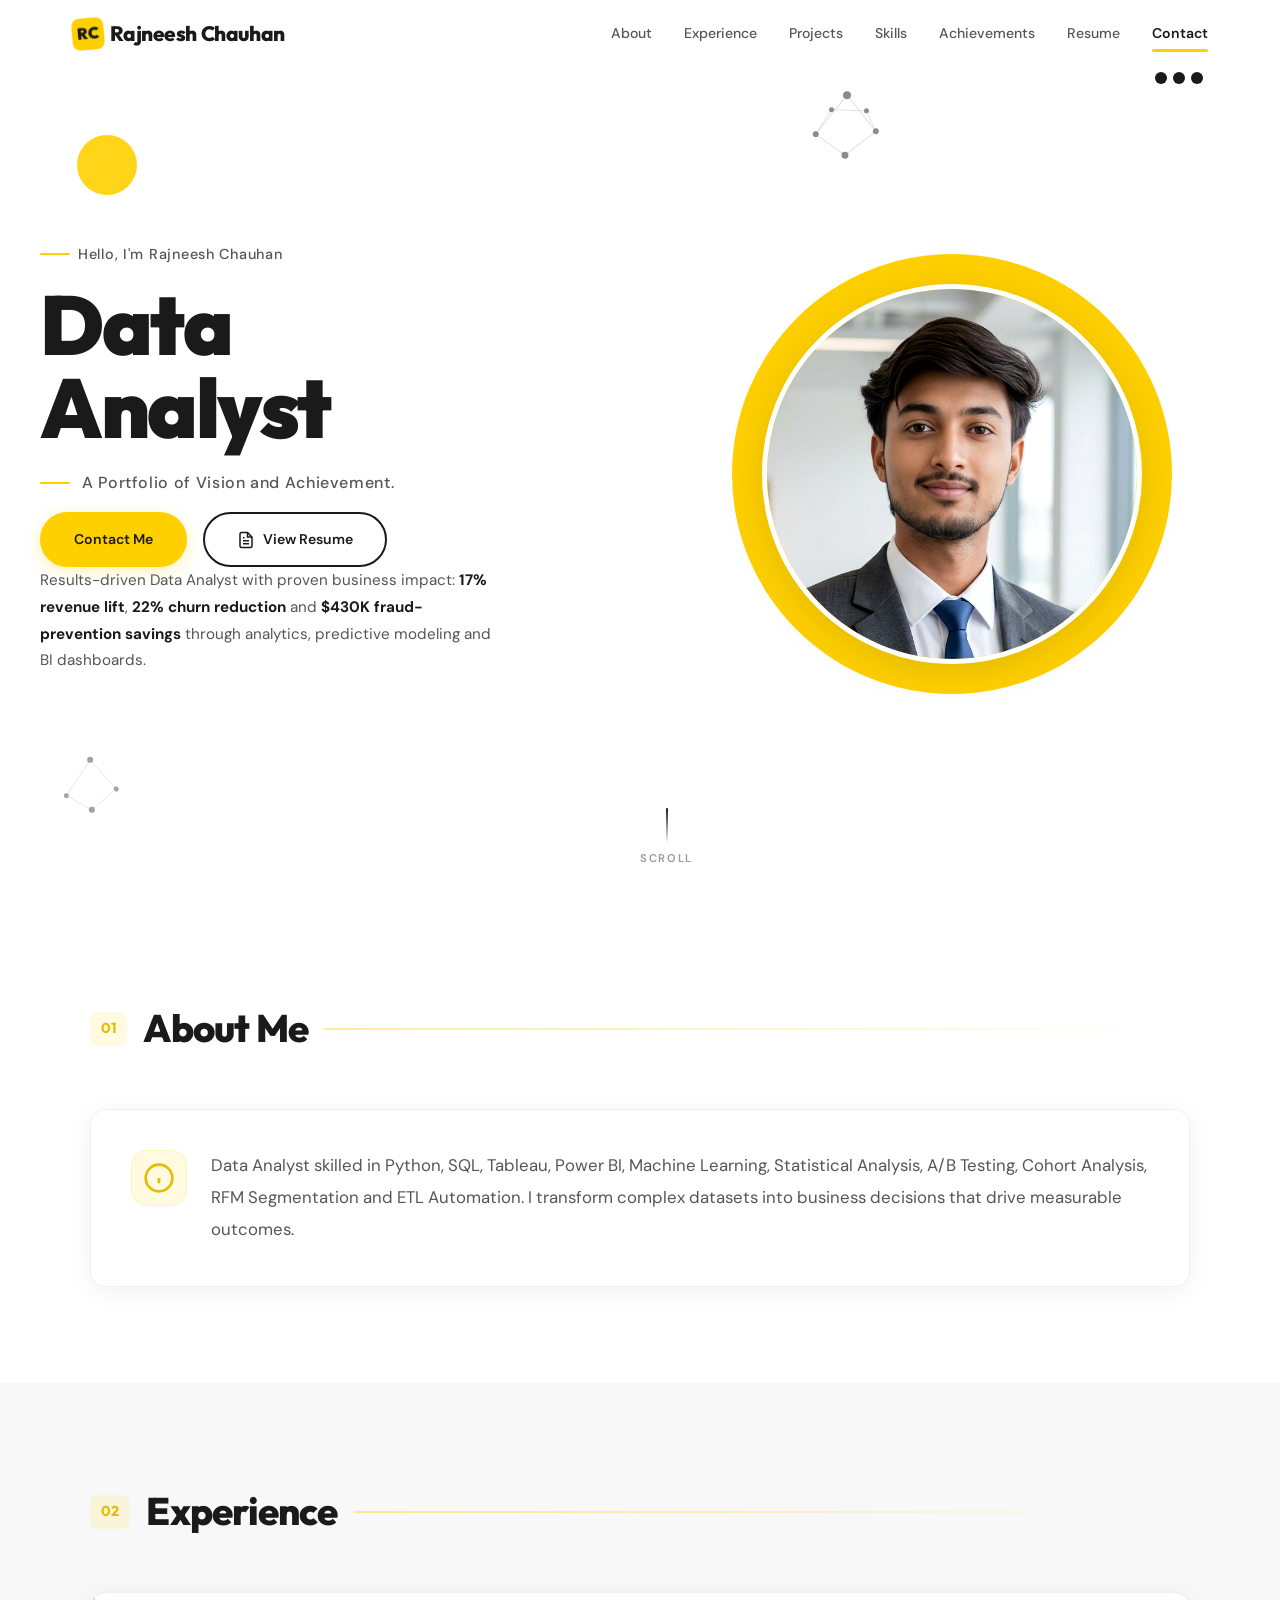
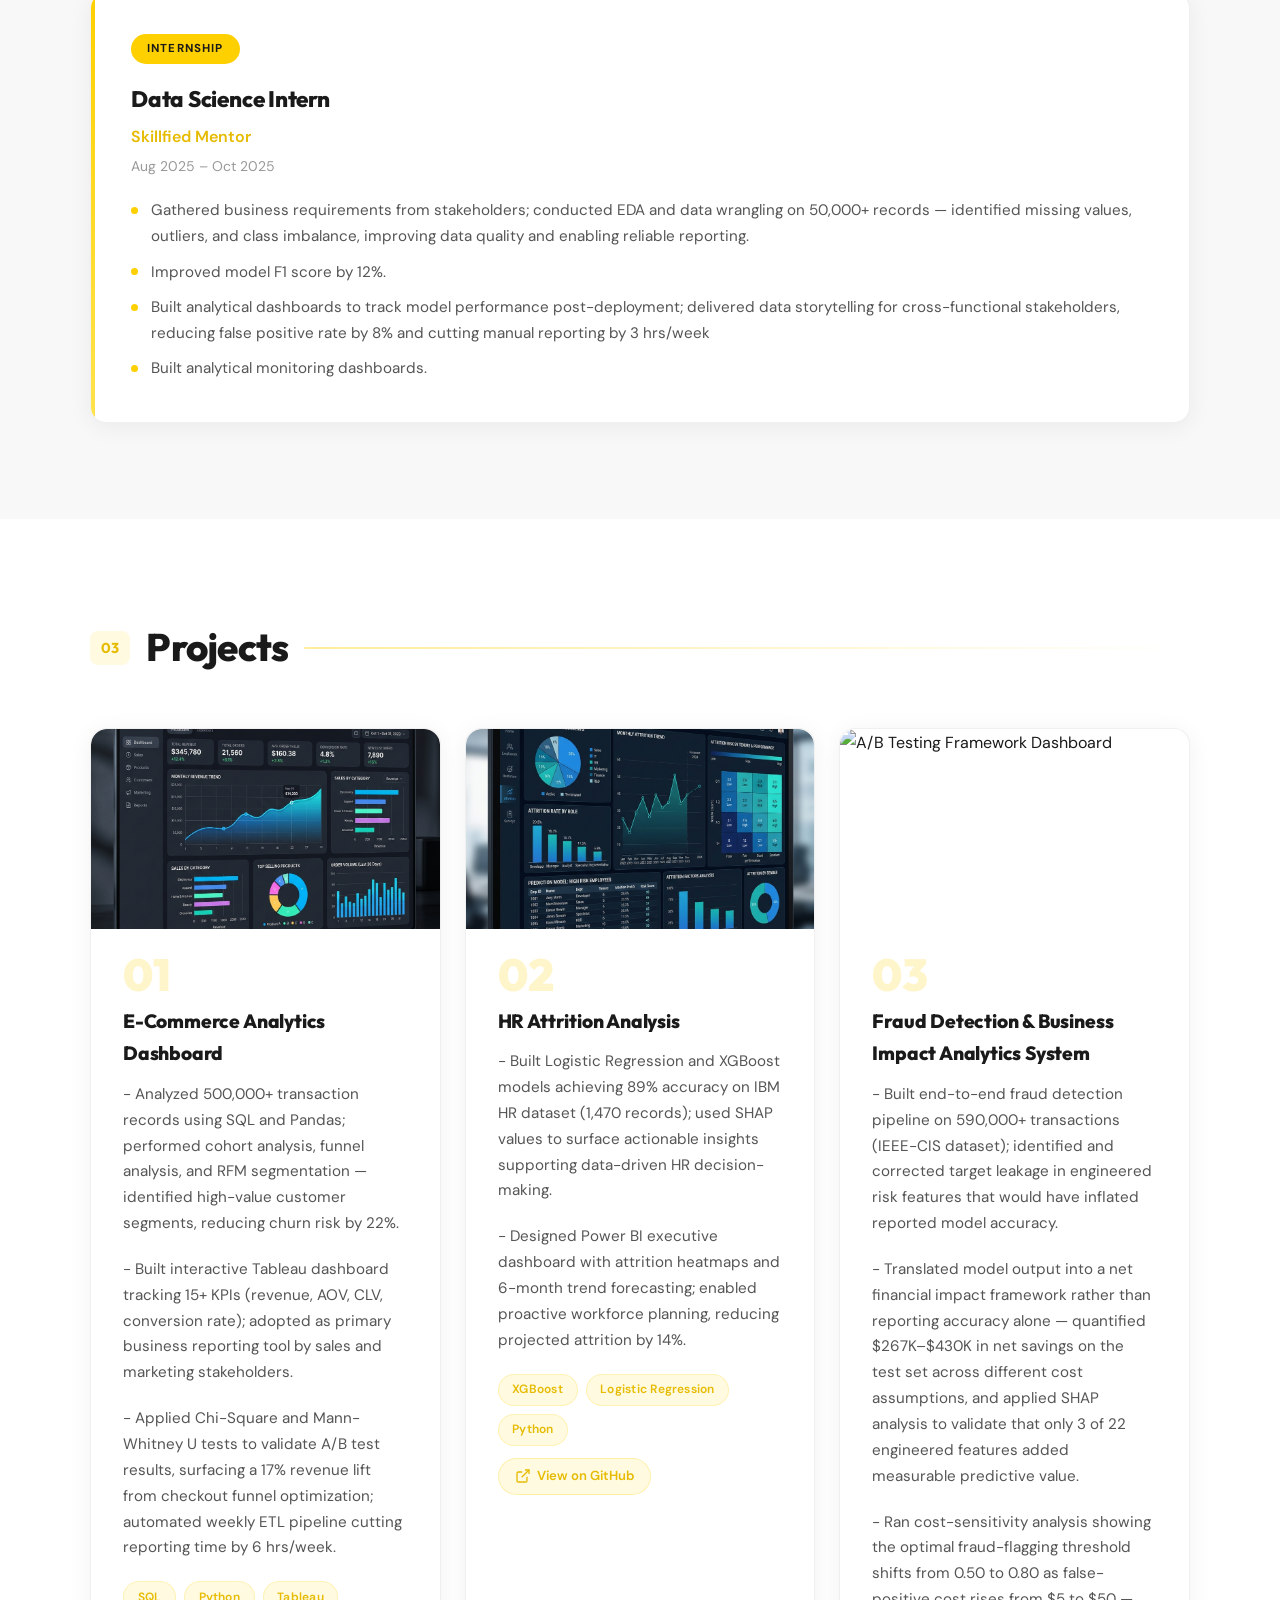
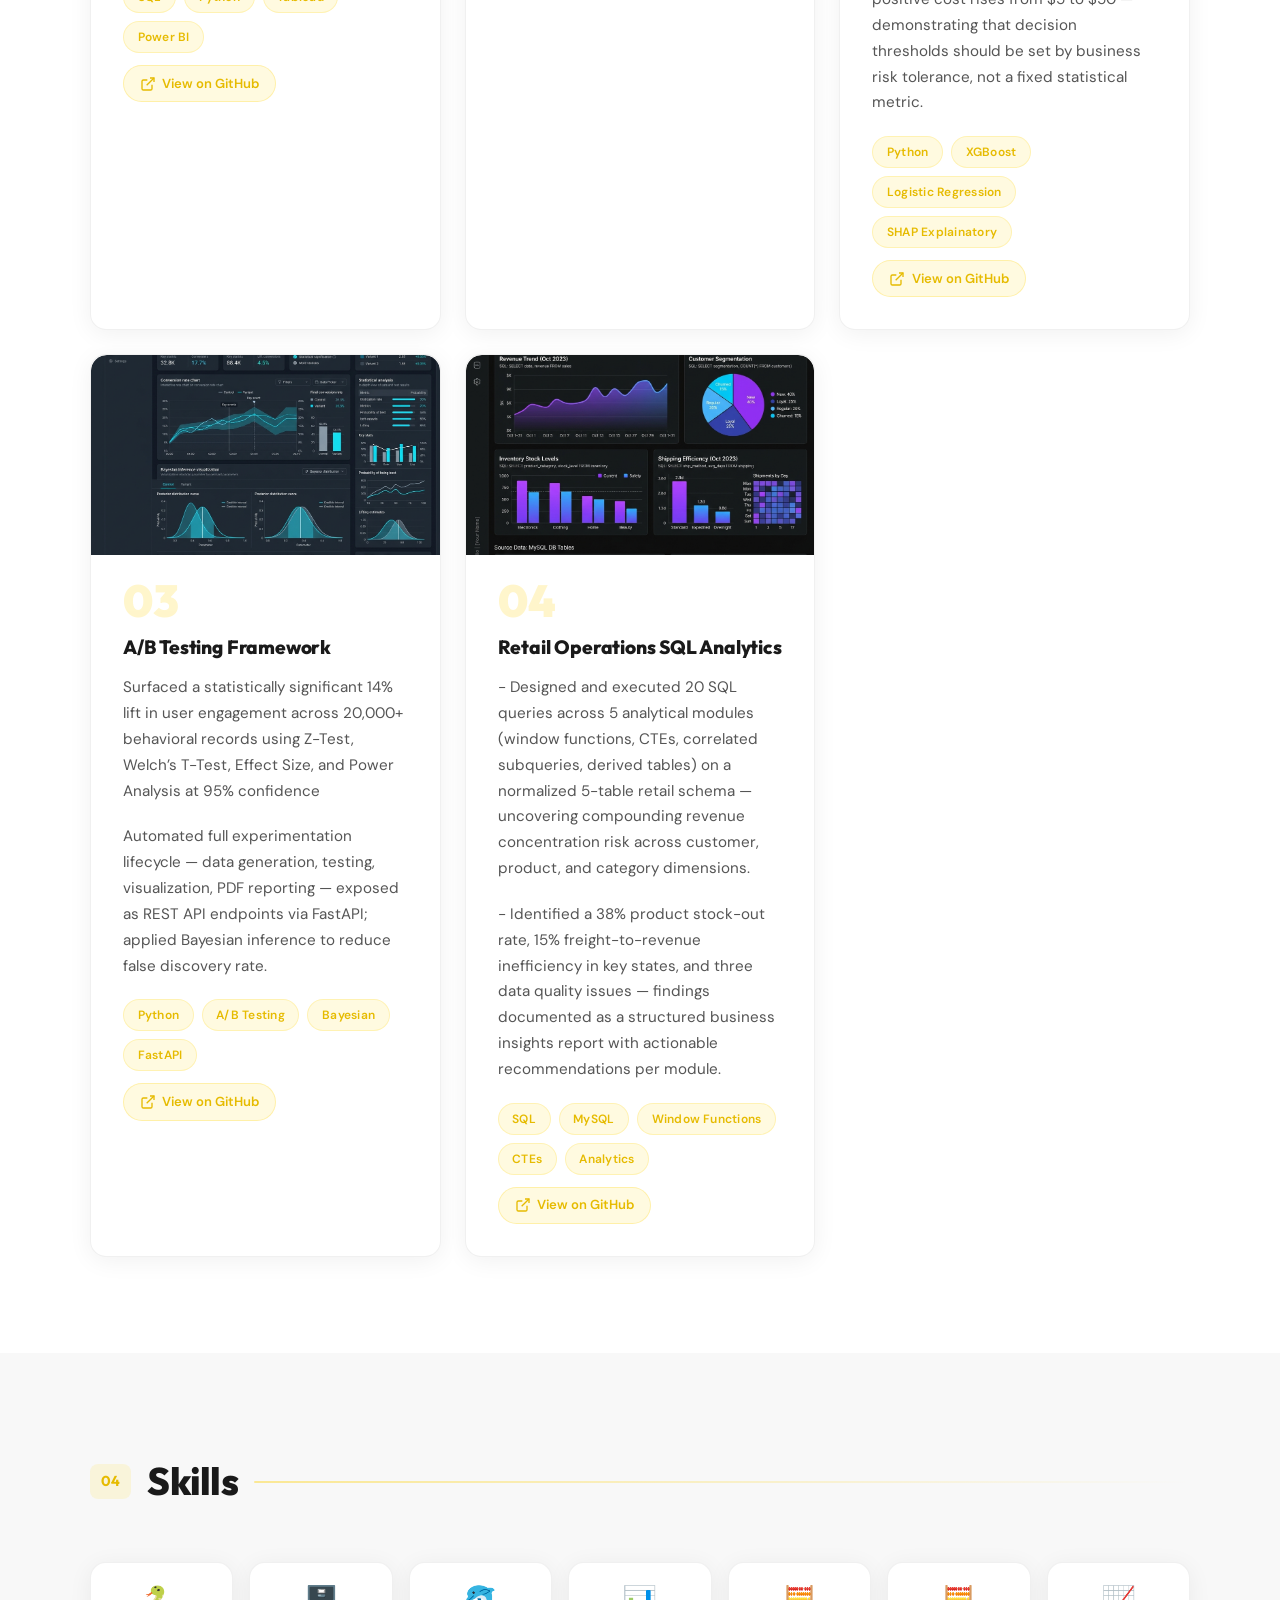
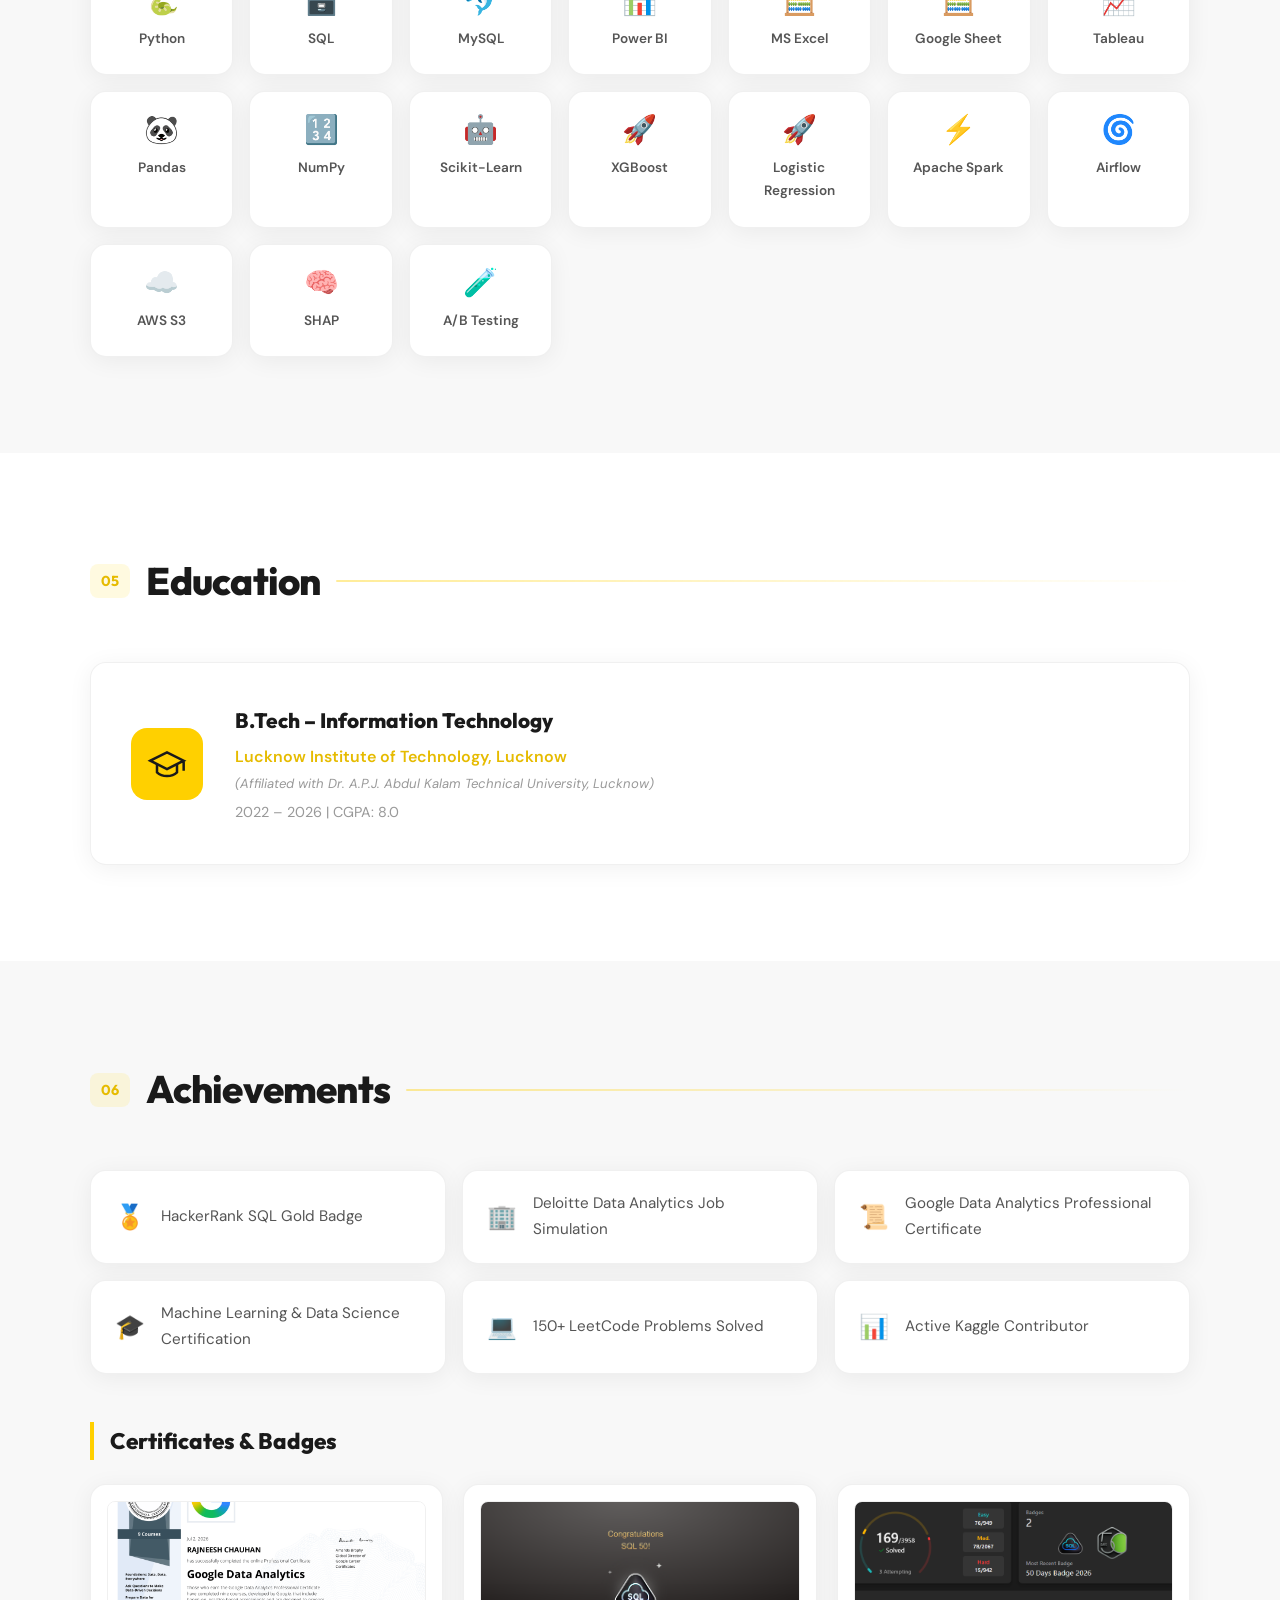
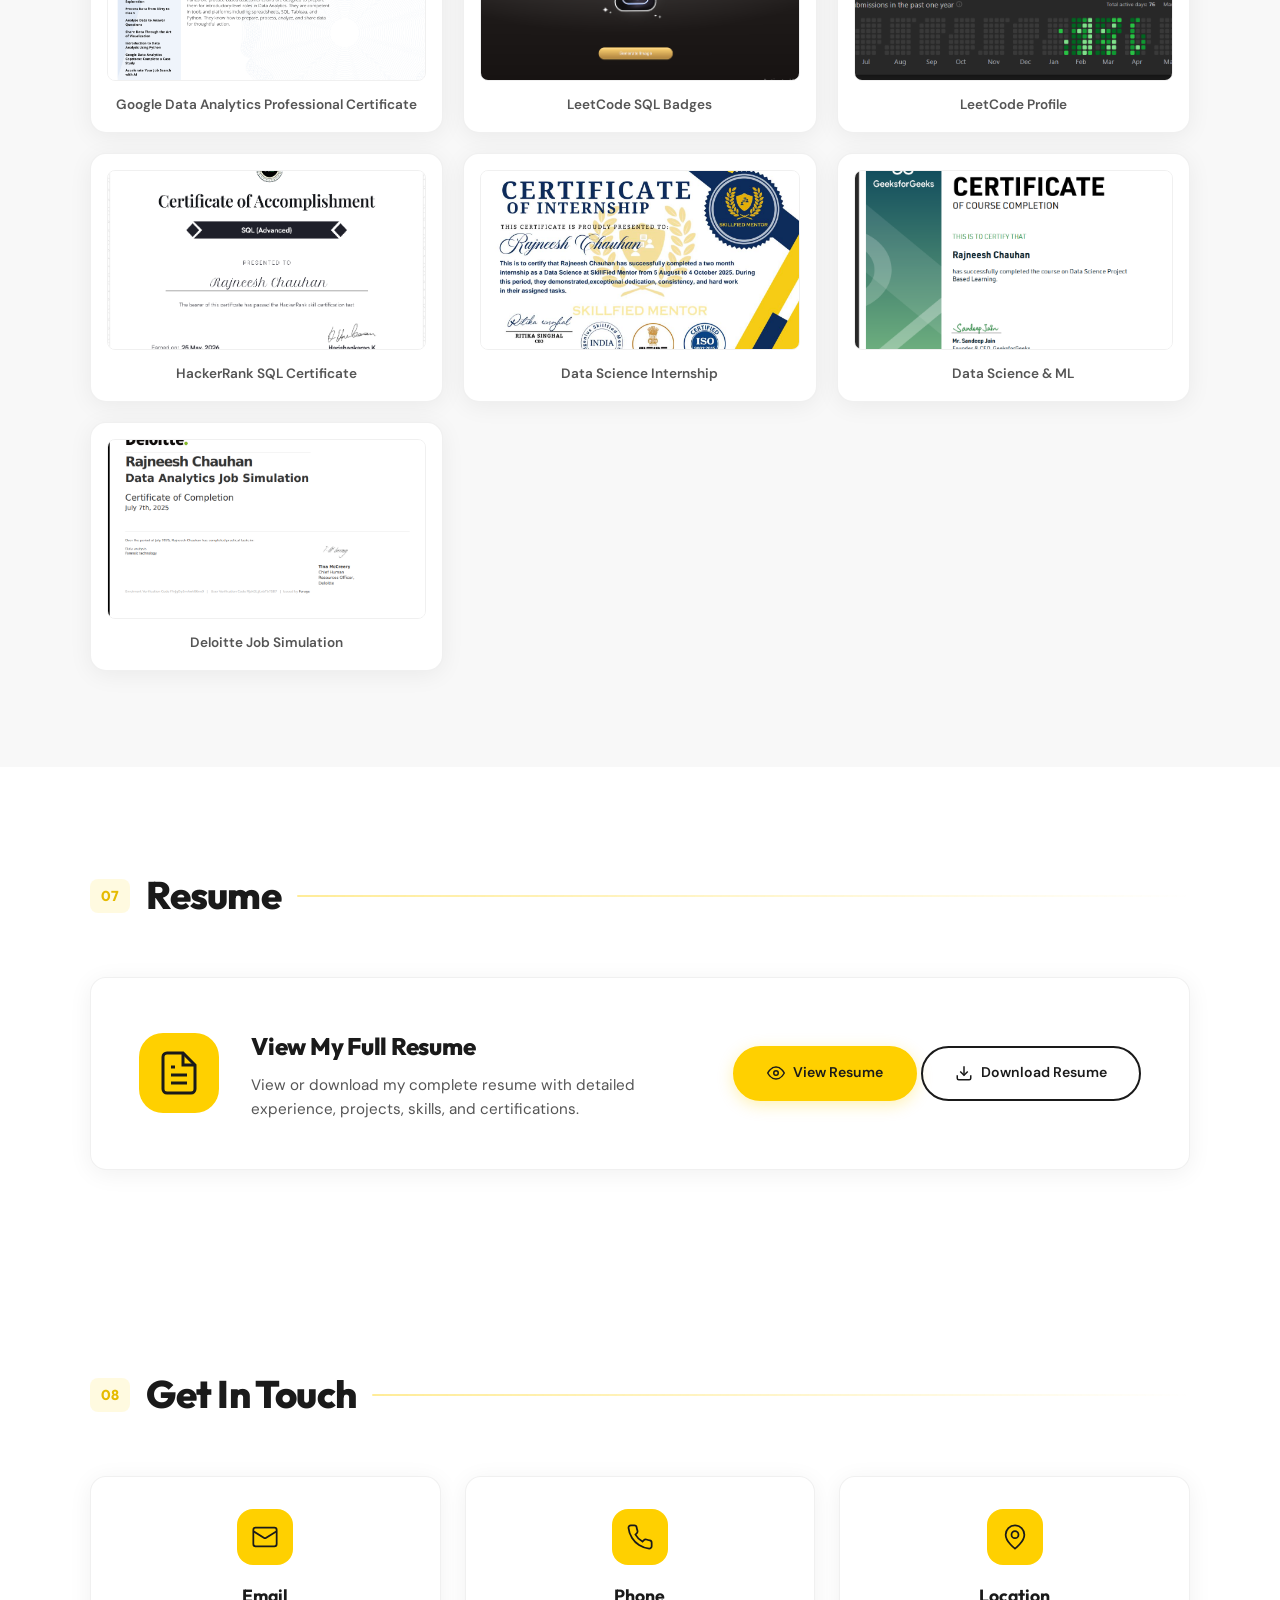
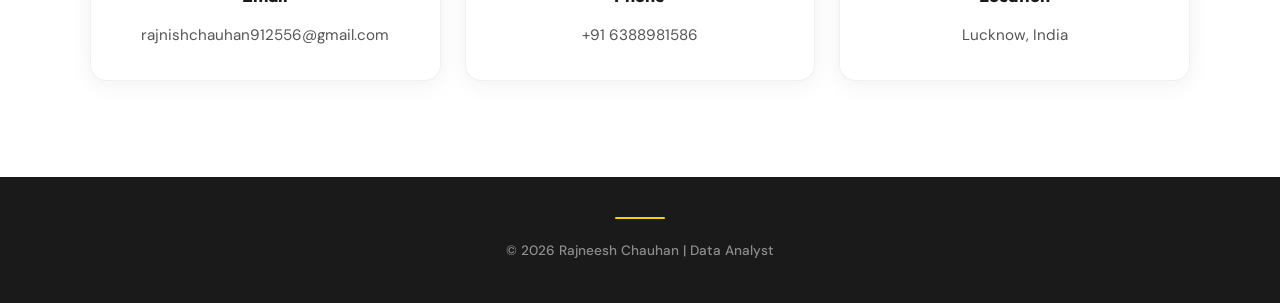
==== commit 0612c580: "Google Certificate Added" ====
--- a/index.html
+++ b/index.html
@@ -27,7 +27,7 @@
       <a href="#projects" class="nav-link">Projects</a>
       <a href="#skills" class="nav-link">Skills</a>
       <a href="#achievements" class="nav-link">Achievements</a>
-      <a href="https://drive.google.com/file/d/12Ke7BLoh6M7HyfA9PSLhjcaeqJGYqXBW/view?usp=sharing" target="_blank" rel="noopener" class="nav-link">Resume</a>
+      <a href="https://drive.google.com/file/d/1ENBqwNTSimMBMGrwvOV4yEZf-4yTvo4E/view?usp=drivesdk" target="_blank" rel="noopener" class="nav-link">Resume</a>
       <a href="#contact" class="nav-link">Contact</a>
     </div>
     <button class="nav-toggle" id="navToggle" aria-label="Toggle navigation">
@@ -89,7 +89,7 @@
       </div>
       <div class="hero-cta">
         <a href="#contact" class="btn btn-primary">Contact Me</a>
-        <a href="https://drive.google.com/file/d/12Ke7BLoh6M7HyfA9PSLhjcaeqJGYqXBW/view?usp=sharing" target="_blank" rel="noopener" class="btn btn-outline">
+        <a href="https://drive.google.com/file/d/1ENBqwNTSimMBMGrwvOV4yEZf-4yTvo4E/view?usp=drivesdk" target="_blank" rel="noopener" class="btn btn-outline">
           <svg width="18" height="18" viewBox="0 0 24 24" fill="none" stroke="currentColor" stroke-width="2"><path d="M14 2H6a2 2 0 0 0-2 2v16a2 2 0 0 0 2 2h12a2 2 0 0 0 2-2V8z"/><polyline points="14 2 14 8 20 8"/><line x1="16" y1="13" x2="8" y2="13"/><line x1="16" y1="17" x2="8" y2="17"/><polyline points="10 9 9 9 8 9"/></svg>
           View Resume
         </a>
@@ -272,7 +272,7 @@
           <img src="images/ab_testing.png" alt="A/B Testing Framework Dashboard" loading="lazy">
         </div>
         <div class="project-body">
-          <div class="project-number">04</div>
+          <div class="project-number">03</div>
           <h3 class="project-title">A/B Testing Framework</h3>
           <p class="project-desc">
             Surfaced a statistically significant 14% lift in user engagement across 20,000+ behavioral records using Z-Test, Welch’s T-Test, Effect
@@ -300,7 +300,7 @@
           <img src="images/sql_analytics.png" alt="Retail Operations SQL Analytics" loading="lazy">
         </div>
         <div class="project-body">
-          <div class="project-number">05</div>
+          <div class="project-number">04</div>
           <h3 class="project-title">Retail Operations SQL Analytics</h3>
           <p class="project-desc">
            - Designed and executed 20 SQL queries across 5 analytical modules (window functions, CTEs, correlated subqueries, derived
@@ -425,7 +425,7 @@
         <h3>B.Tech – Information Technology</h3>
         <p class="edu-school">Lucknow Institute of Technology, Lucknow</p>
         <p class="edu-affiliate">(Affiliated with Dr. A.P.J. Abdul Kalam Technical University, Lucknow)</p>
-        <p class="edu-year">2022 – 2026 | CGPA: 8.15</p>
+        <p class="edu-year">2022 – 2026 | CGPA: 8.0</p>
       </div>
     </div>
   </div>
@@ -470,6 +470,10 @@
     <div class="certificates-section" data-animate="fade-up" data-delay="200">
       <h3 class="subsection-title">Certificates & Badges</h3>
       <div class="certificates-grid">
+        <div class="cert-card glass-card">
+          <img src="certificates/Google Data Analytics-1.png" alt="LeetCode SQL Badges" loading="lazy">
+          <p>Google Data Analytics Professional Certificate</p>
+        </div>
         <div class="cert-card glass-card">
           <img src="achievements/Leetcode SQL Badges.png" alt="LeetCode SQL Badges" loading="lazy">
           <p>LeetCode SQL Badges</p>
@@ -524,11 +528,11 @@
           <p>View or download my complete resume with detailed experience, projects, skills, and certifications.</p>
         </div>
         <div class="resume-cta-actions">
-          <a href="https://drive.google.com/file/d/12Ke7BLoh6M7HyfA9PSLhjcaeqJGYqXBW/view?usp=sharing" target="_blank" rel="noopener" class="btn btn-primary">
+          <a href="https://drive.google.com/file/d/1ENBqwNTSimMBMGrwvOV4yEZf-4yTvo4E/view?usp=drivesdk" target="_blank" rel="noopener" class="btn btn-primary">
             <svg width="18" height="18" viewBox="0 0 24 24" fill="none" stroke="currentColor" stroke-width="2"><path d="M1 12s4-8 11-8 11 8 11 8-4 8-11 8-11-8-11-8z"/><circle cx="12" cy="12" r="3"/></svg>
             View Resume
           </a>
-          <a href="https://drive.google.com/file/d/12Ke7BLoh6M7HyfA9PSLhjcaeqJGYqXBW/view?usp=sharing" target="_blank" rel="noopener" class="btn btn-outline">
+          <a href="https://drive.google.com/uc?export=download&id=1ENBqwNTSimMBMGrwvOV4yEZf-4yTvo4E" target="_blank" rel="noopener" class="btn btn-outline">
             <svg width="18" height="18" viewBox="0 0 24 24" fill="none" stroke="currentColor" stroke-width="2"><path d="M21 15v4a2 2 0 0 1-2 2H5a2 2 0 0 1-2-2v-4"/><polyline points="7 10 12 15 17 10"/><line x1="12" y1="15" x2="12" y2="3"/></svg>
             Download Resume
           </a>
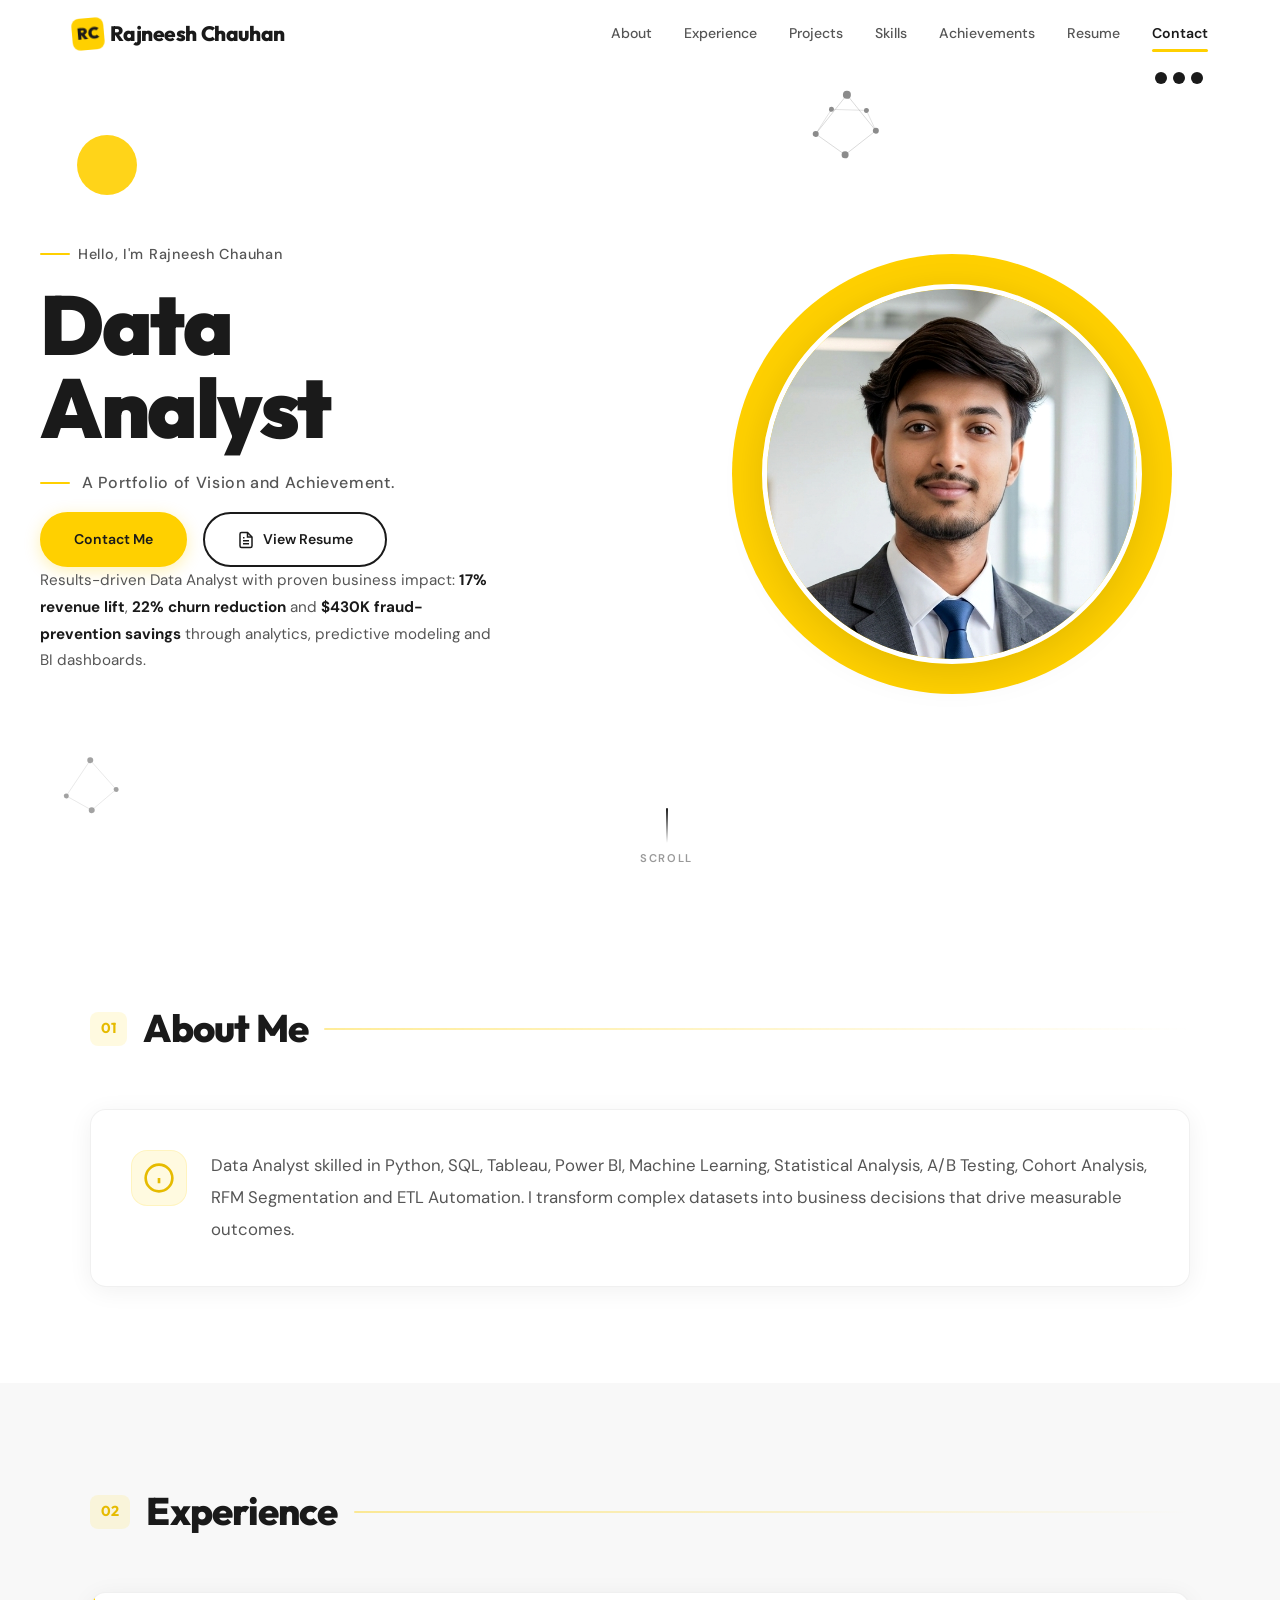
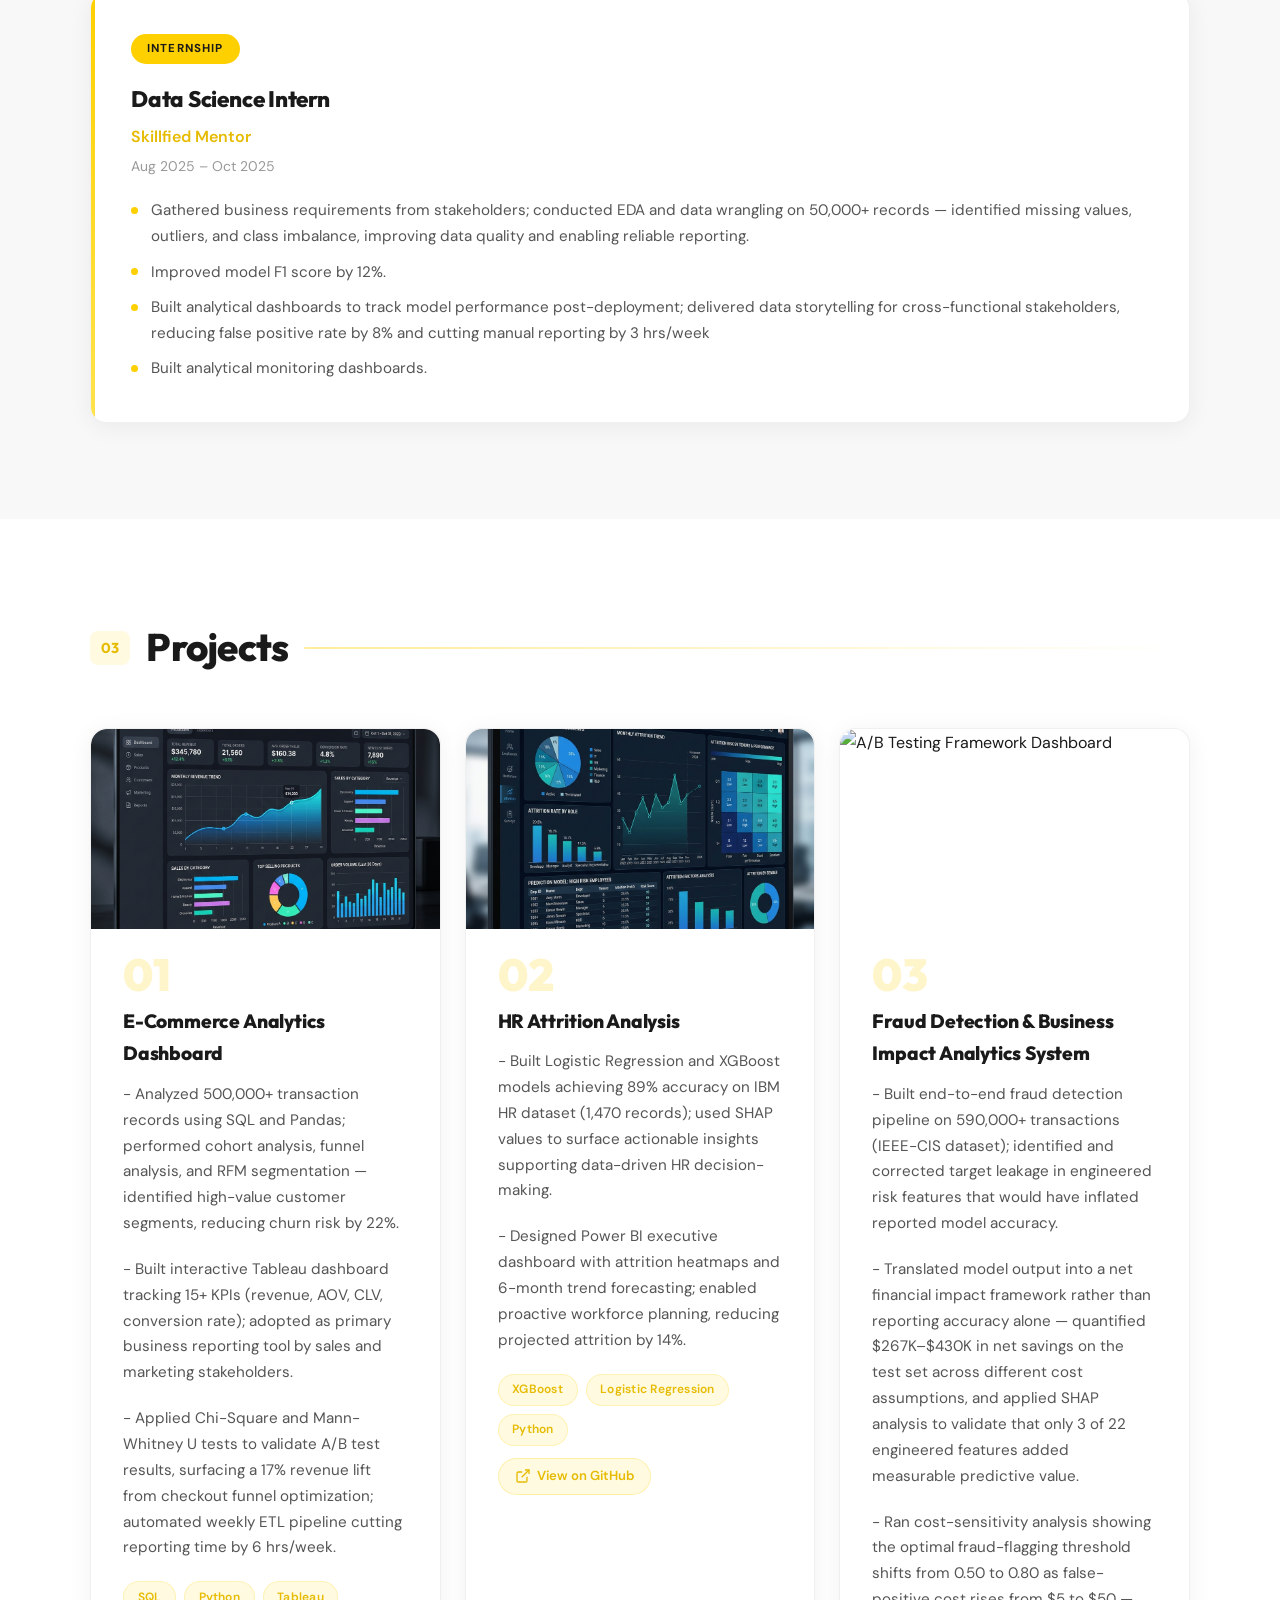
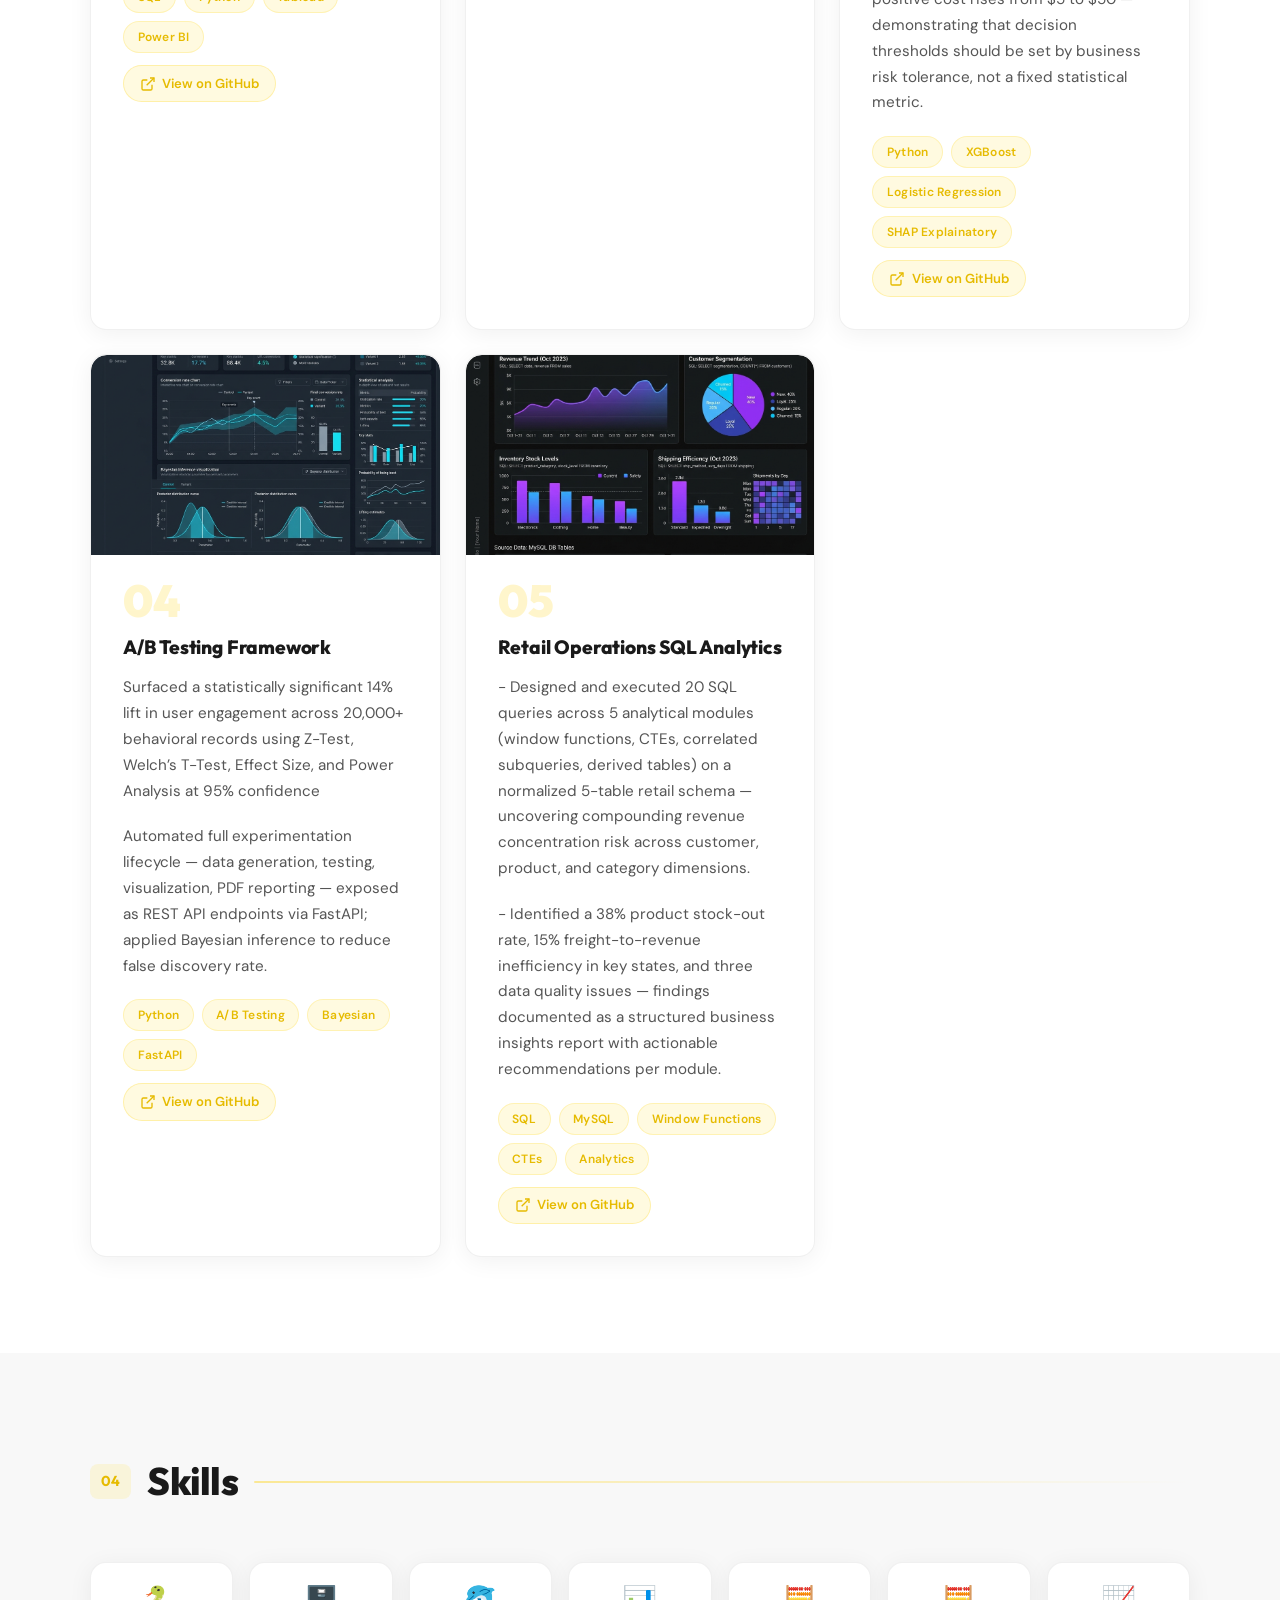
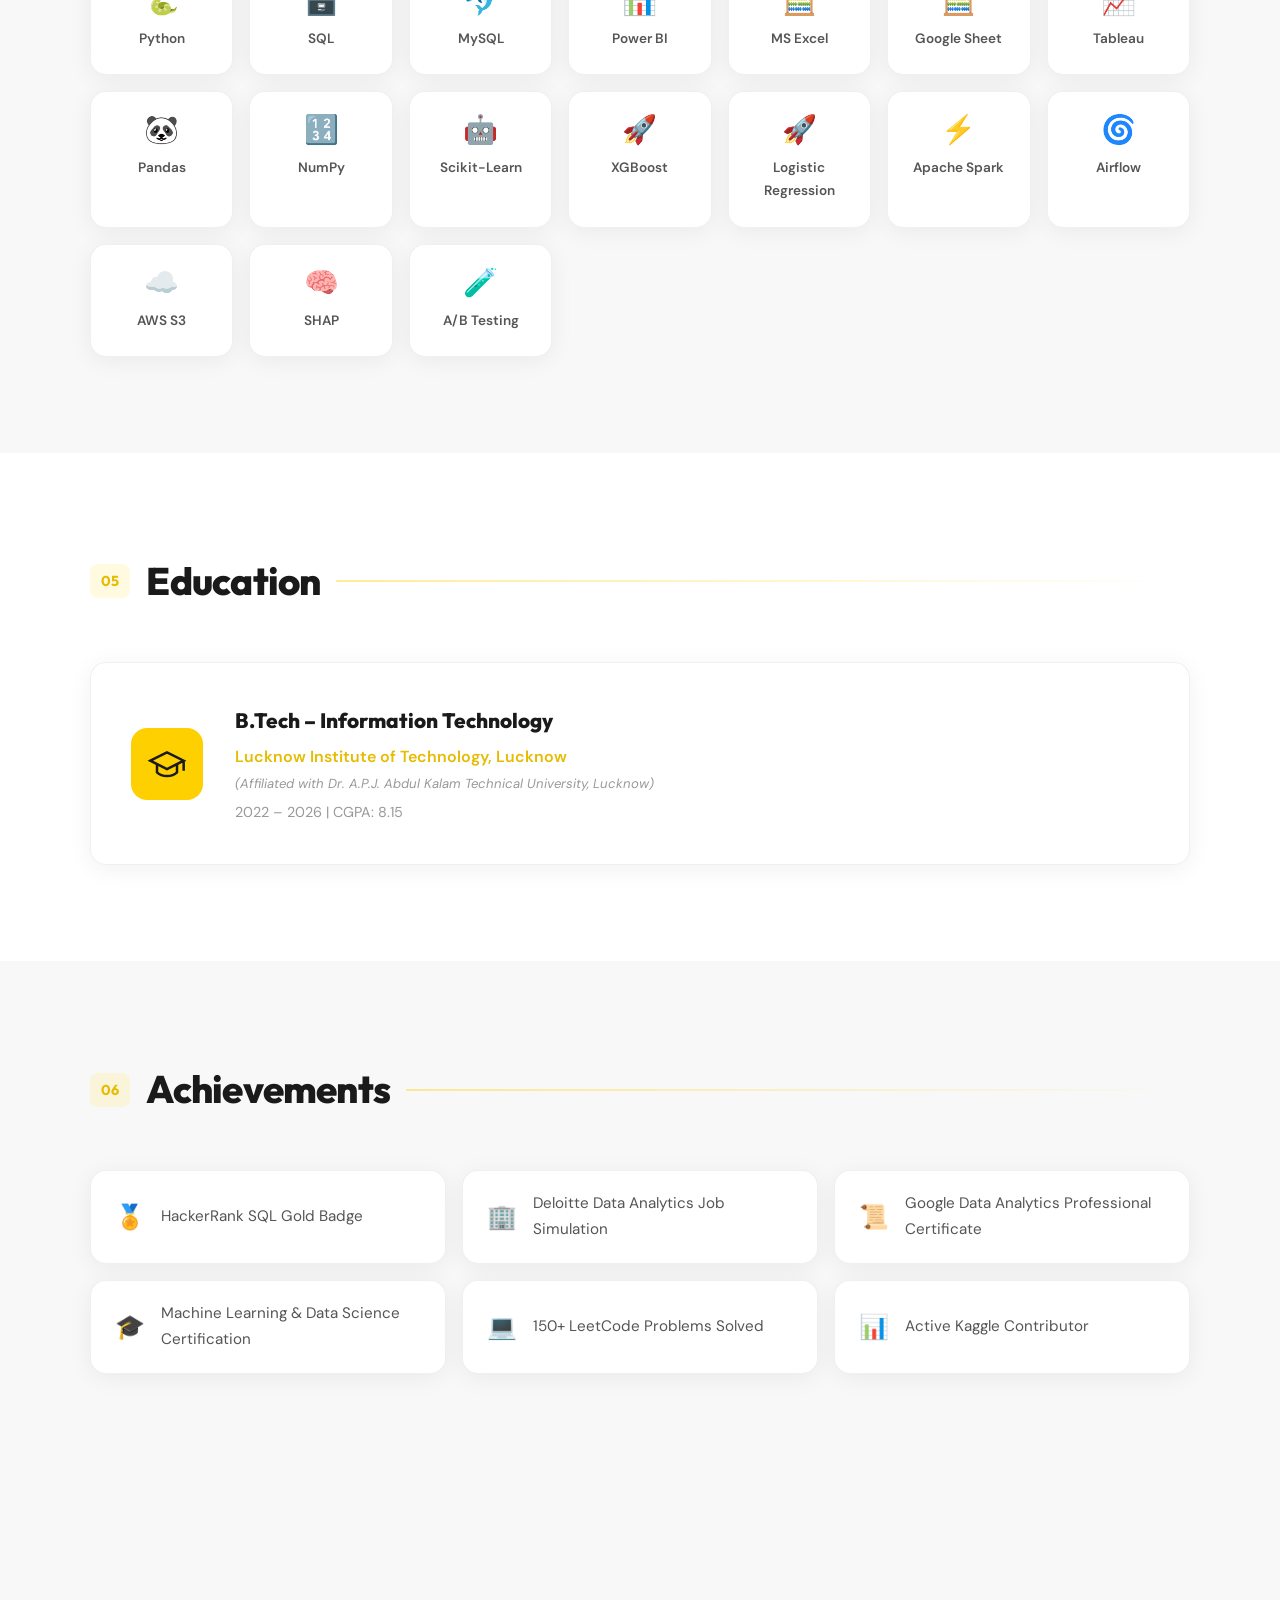
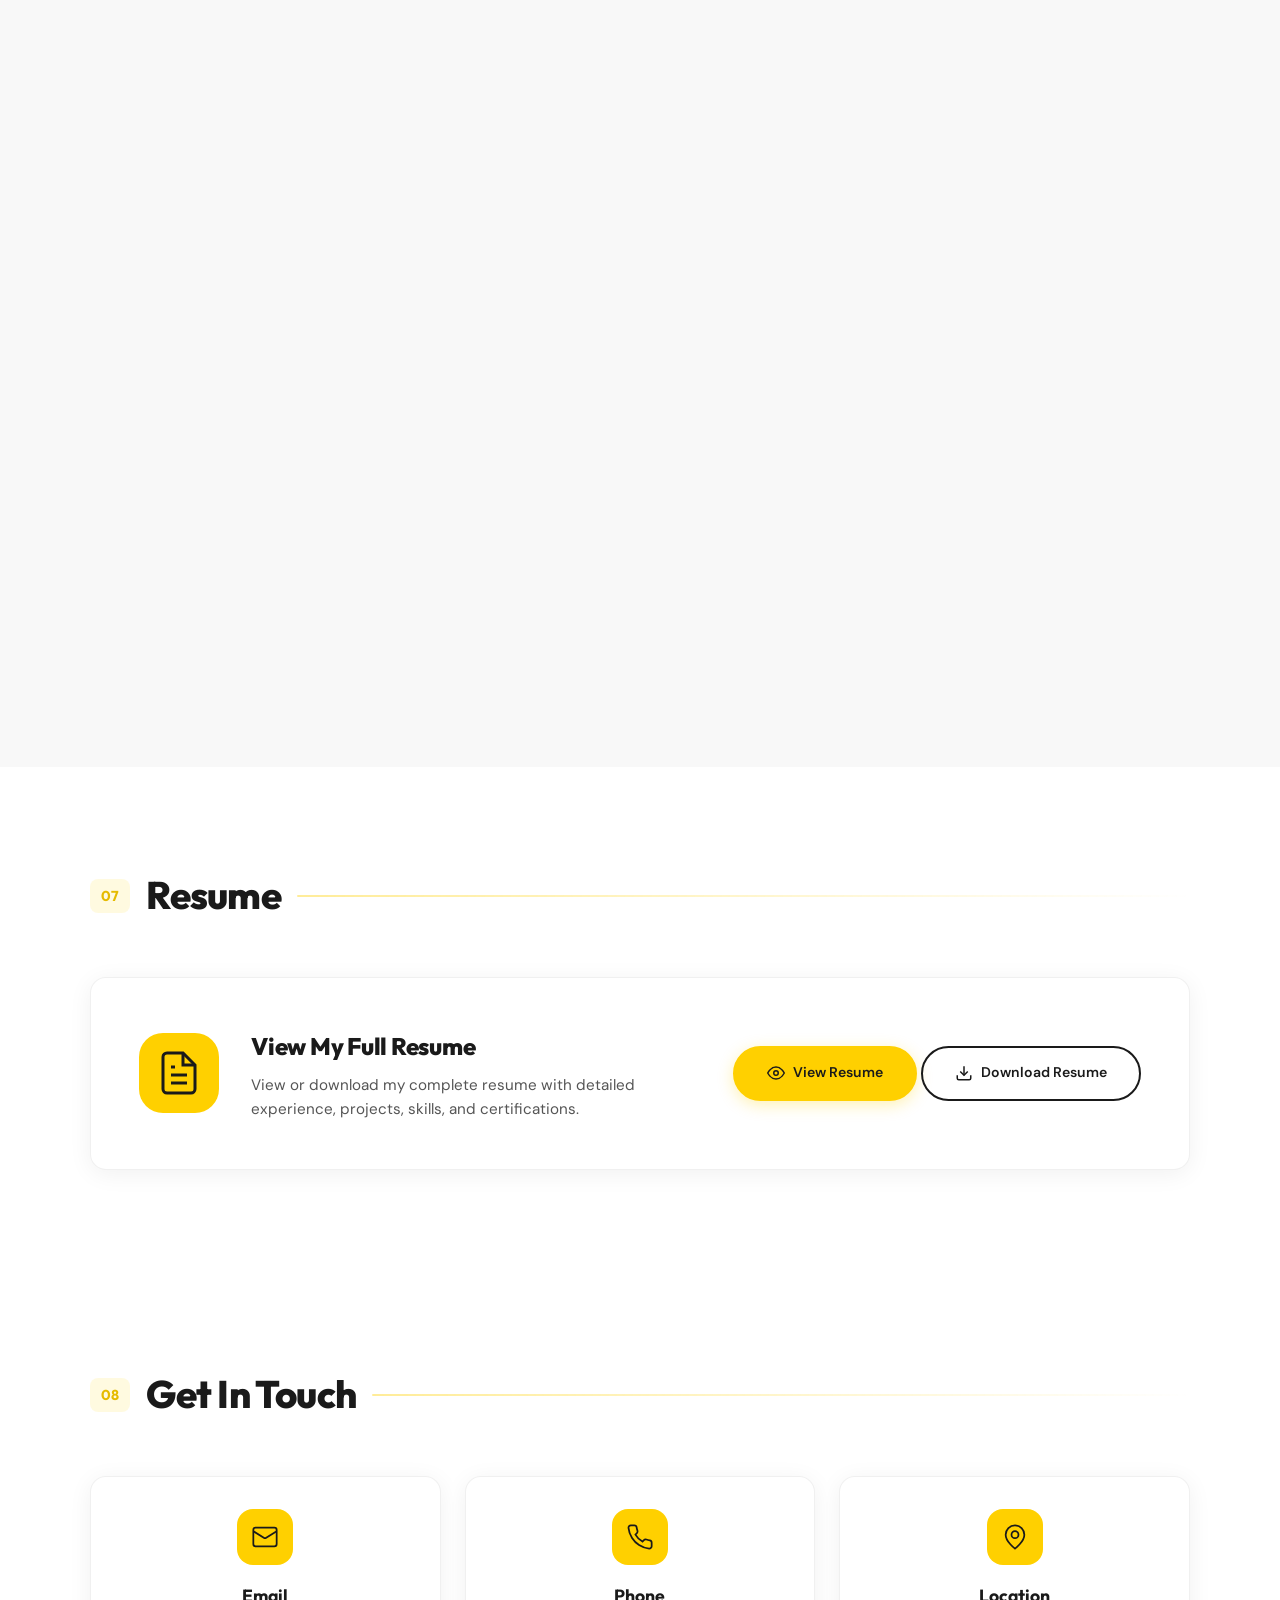
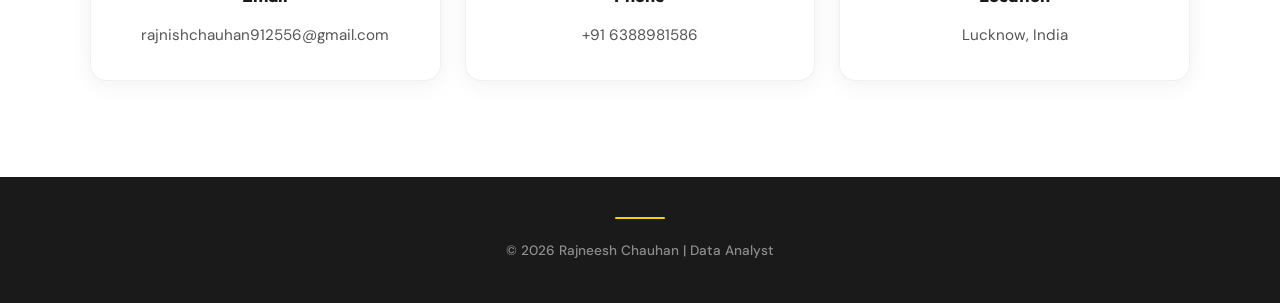
==== commit 114fb4c2: "Merge branch 'main' of https://github.com/Codex610/portfolio-daa" ====
--- a/index.html
+++ b/index.html
@@ -27,7 +27,7 @@
       <a href="#projects" class="nav-link">Projects</a>
       <a href="#skills" class="nav-link">Skills</a>
       <a href="#achievements" class="nav-link">Achievements</a>
-      <a href="https://drive.google.com/file/d/1ENBqwNTSimMBMGrwvOV4yEZf-4yTvo4E/view?usp=drivesdk" target="_blank" rel="noopener" class="nav-link">Resume</a>
+      <a href="https://drive.google.com/file/d/12Ke7BLoh6M7HyfA9PSLhjcaeqJGYqXBW/view?usp=sharing" target="_blank" rel="noopener" class="nav-link">Resume</a>
       <a href="#contact" class="nav-link">Contact</a>
     </div>
     <button class="nav-toggle" id="navToggle" aria-label="Toggle navigation">
@@ -89,7 +89,7 @@
       </div>
       <div class="hero-cta">
         <a href="#contact" class="btn btn-primary">Contact Me</a>
-        <a href="https://drive.google.com/file/d/1ENBqwNTSimMBMGrwvOV4yEZf-4yTvo4E/view?usp=drivesdk" target="_blank" rel="noopener" class="btn btn-outline">
+        <a href="https://drive.google.com/file/d/12Ke7BLoh6M7HyfA9PSLhjcaeqJGYqXBW/view?usp=sharing" target="_blank" rel="noopener" class="btn btn-outline">
           <svg width="18" height="18" viewBox="0 0 24 24" fill="none" stroke="currentColor" stroke-width="2"><path d="M14 2H6a2 2 0 0 0-2 2v16a2 2 0 0 0 2 2h12a2 2 0 0 0 2-2V8z"/><polyline points="14 2 14 8 20 8"/><line x1="16" y1="13" x2="8" y2="13"/><line x1="16" y1="17" x2="8" y2="17"/><polyline points="10 9 9 9 8 9"/></svg>
           View Resume
         </a>
@@ -272,7 +272,7 @@
           <img src="images/ab_testing.png" alt="A/B Testing Framework Dashboard" loading="lazy">
         </div>
         <div class="project-body">
-          <div class="project-number">03</div>
+          <div class="project-number">04</div>
           <h3 class="project-title">A/B Testing Framework</h3>
           <p class="project-desc">
             Surfaced a statistically significant 14% lift in user engagement across 20,000+ behavioral records using Z-Test, Welch’s T-Test, Effect
@@ -300,7 +300,7 @@
           <img src="images/sql_analytics.png" alt="Retail Operations SQL Analytics" loading="lazy">
         </div>
         <div class="project-body">
-          <div class="project-number">04</div>
+          <div class="project-number">05</div>
           <h3 class="project-title">Retail Operations SQL Analytics</h3>
           <p class="project-desc">
            - Designed and executed 20 SQL queries across 5 analytical modules (window functions, CTEs, correlated subqueries, derived
@@ -425,7 +425,7 @@
         <h3>B.Tech – Information Technology</h3>
         <p class="edu-school">Lucknow Institute of Technology, Lucknow</p>
         <p class="edu-affiliate">(Affiliated with Dr. A.P.J. Abdul Kalam Technical University, Lucknow)</p>
-        <p class="edu-year">2022 – 2026 | CGPA: 8.0</p>
+        <p class="edu-year">2022 – 2026 | CGPA: 8.15</p>
       </div>
     </div>
   </div>
@@ -528,11 +528,11 @@
           <p>View or download my complete resume with detailed experience, projects, skills, and certifications.</p>
         </div>
         <div class="resume-cta-actions">
-          <a href="https://drive.google.com/file/d/1ENBqwNTSimMBMGrwvOV4yEZf-4yTvo4E/view?usp=drivesdk" target="_blank" rel="noopener" class="btn btn-primary">
+          <a href="https://drive.google.com/file/d/12Ke7BLoh6M7HyfA9PSLhjcaeqJGYqXBW/view?usp=sharing" target="_blank" rel="noopener" class="btn btn-primary">
             <svg width="18" height="18" viewBox="0 0 24 24" fill="none" stroke="currentColor" stroke-width="2"><path d="M1 12s4-8 11-8 11 8 11 8-4 8-11 8-11-8-11-8z"/><circle cx="12" cy="12" r="3"/></svg>
             View Resume
           </a>
-          <a href="https://drive.google.com/uc?export=download&id=1ENBqwNTSimMBMGrwvOV4yEZf-4yTvo4E" target="_blank" rel="noopener" class="btn btn-outline">
+          <a href="https://drive.google.com/file/d/12Ke7BLoh6M7HyfA9PSLhjcaeqJGYqXBW/view?usp=sharing" target="_blank" rel="noopener" class="btn btn-outline">
             <svg width="18" height="18" viewBox="0 0 24 24" fill="none" stroke="currentColor" stroke-width="2"><path d="M21 15v4a2 2 0 0 1-2 2H5a2 2 0 0 1-2-2v-4"/><polyline points="7 10 12 15 17 10"/><line x1="12" y1="15" x2="12" y2="3"/></svg>
             Download Resume
           </a>
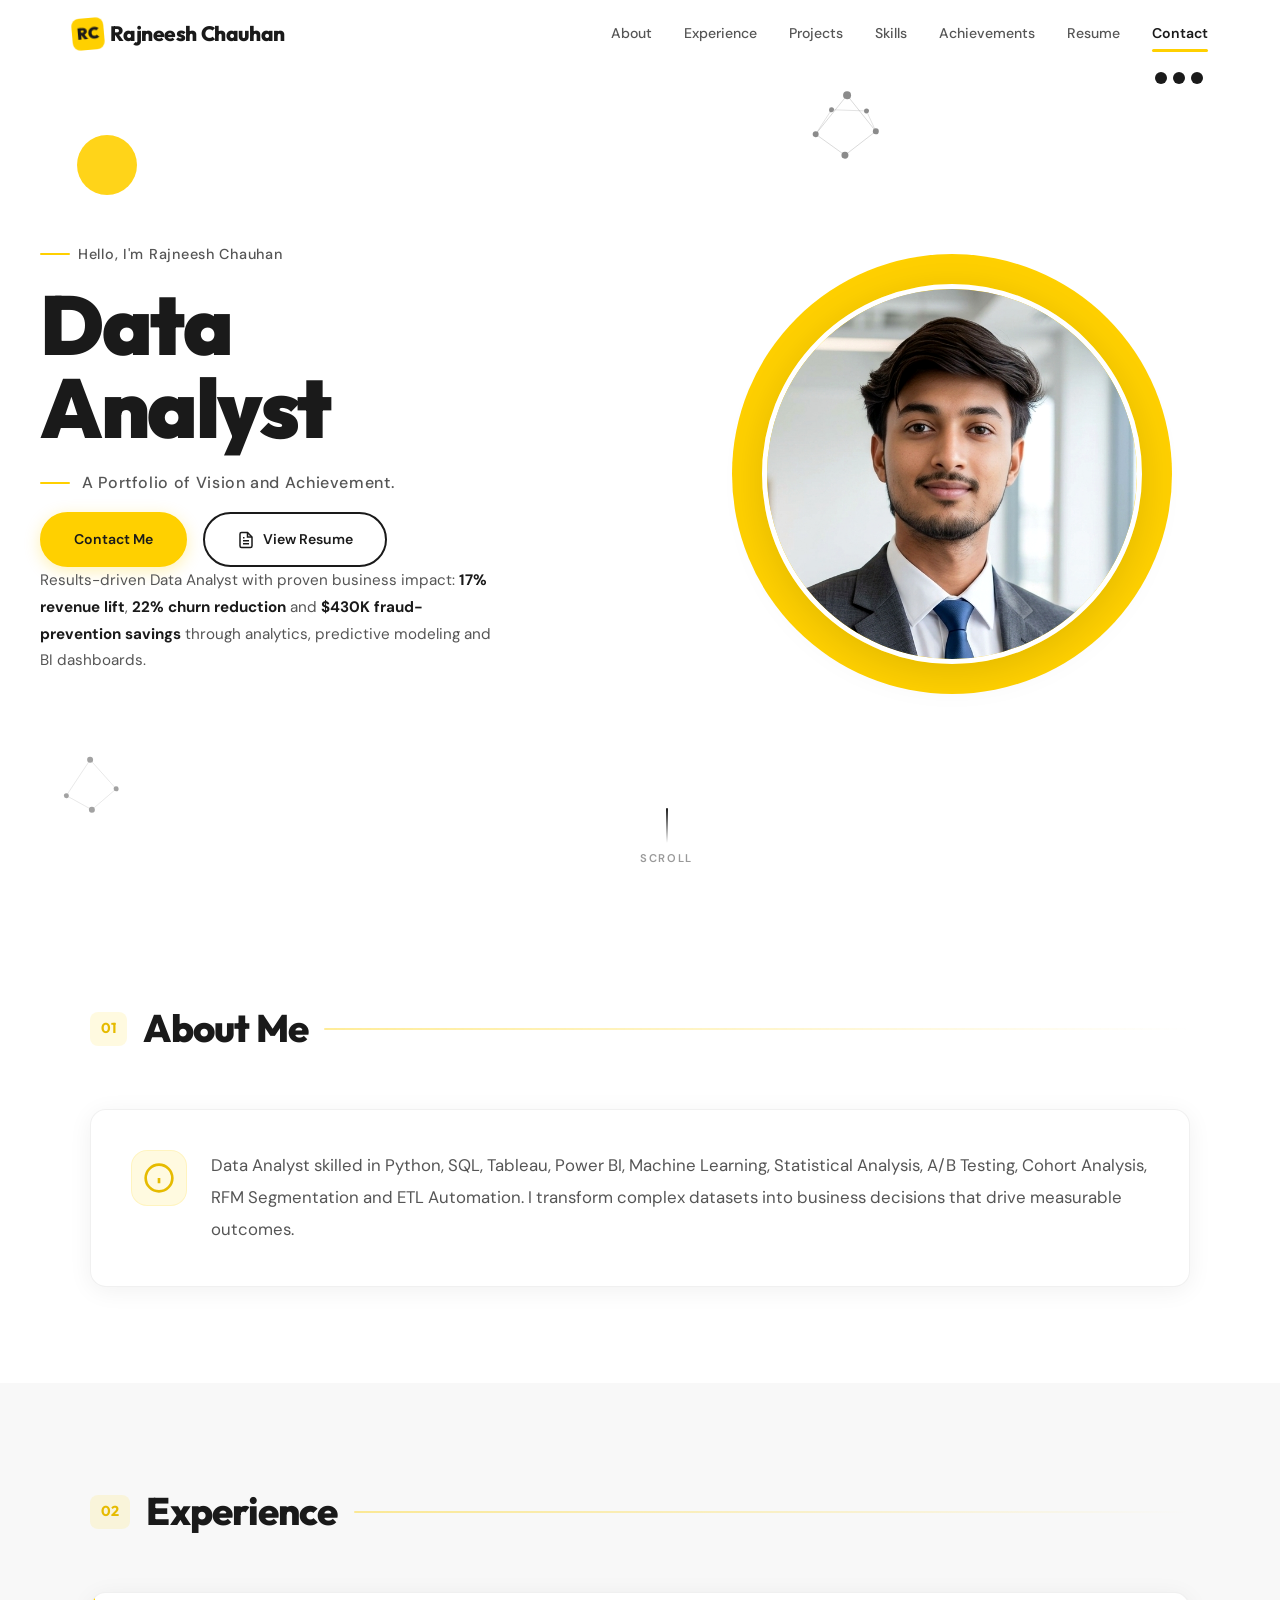
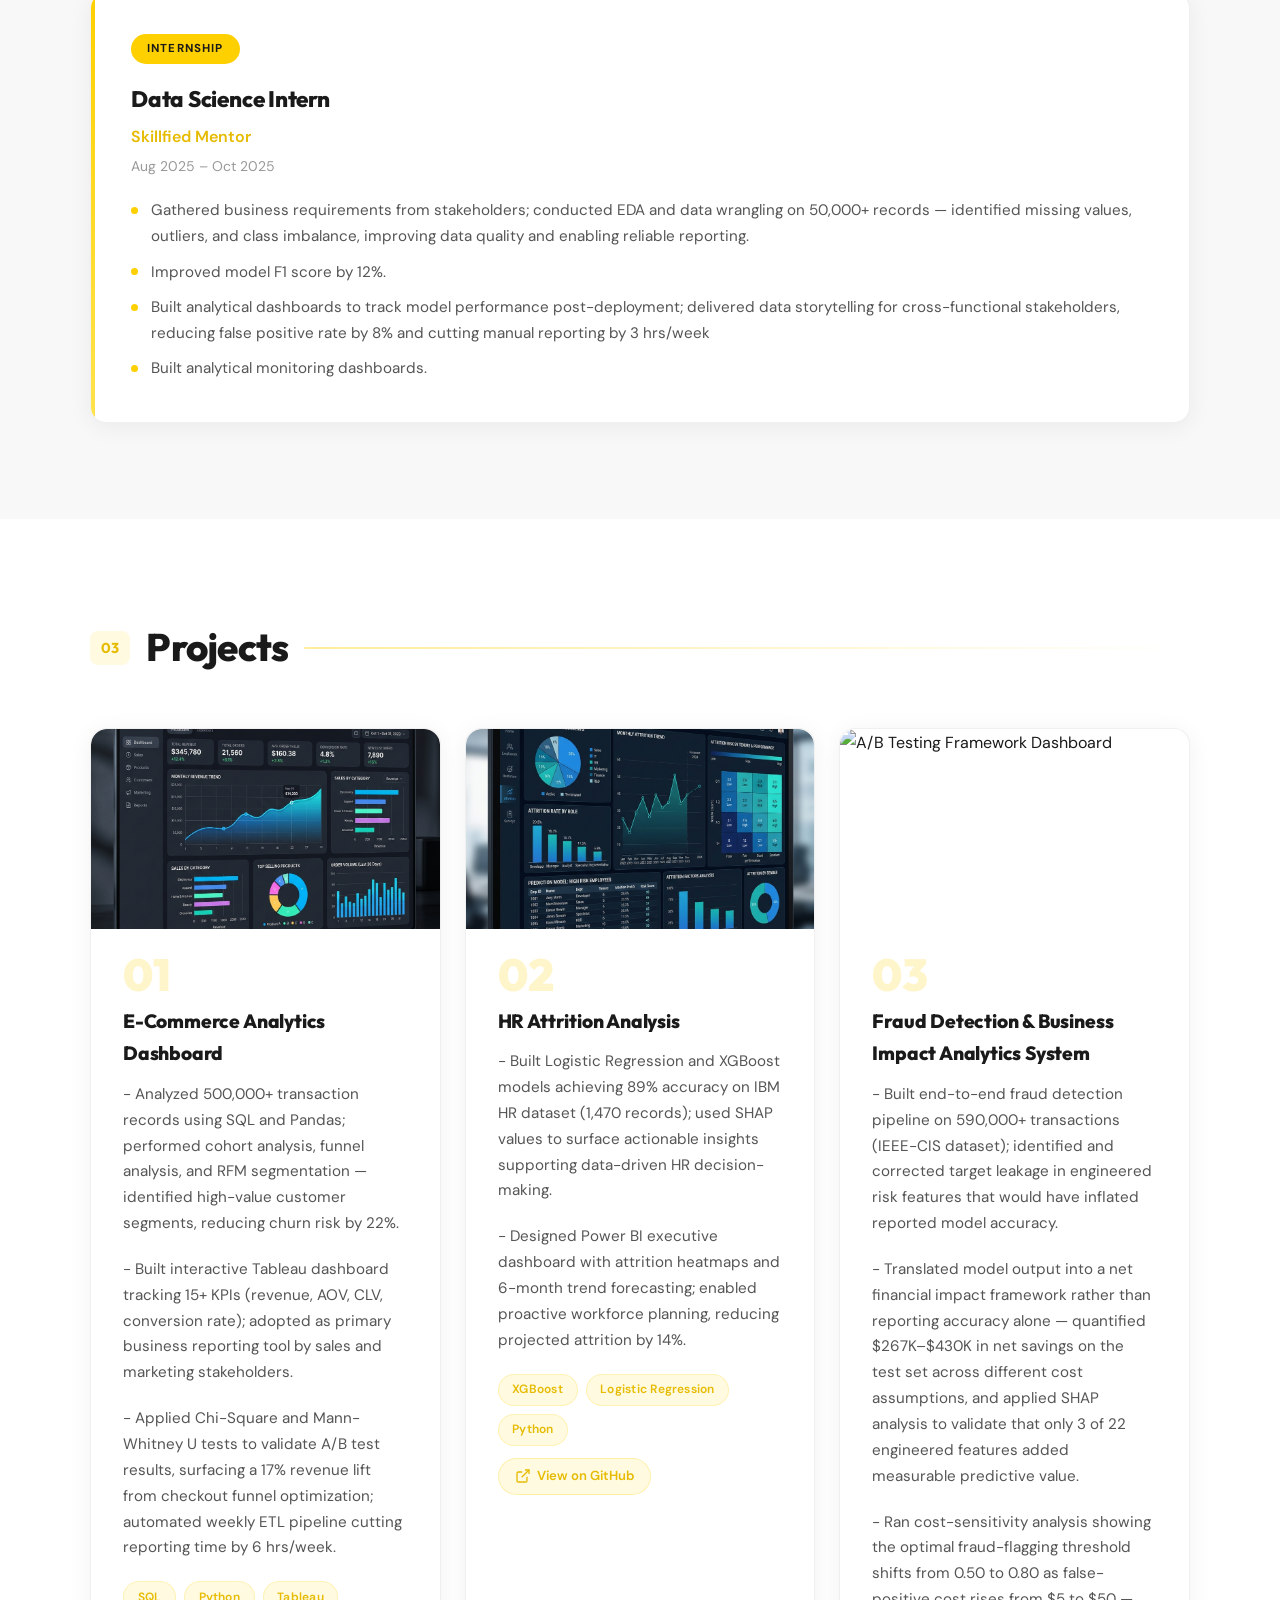
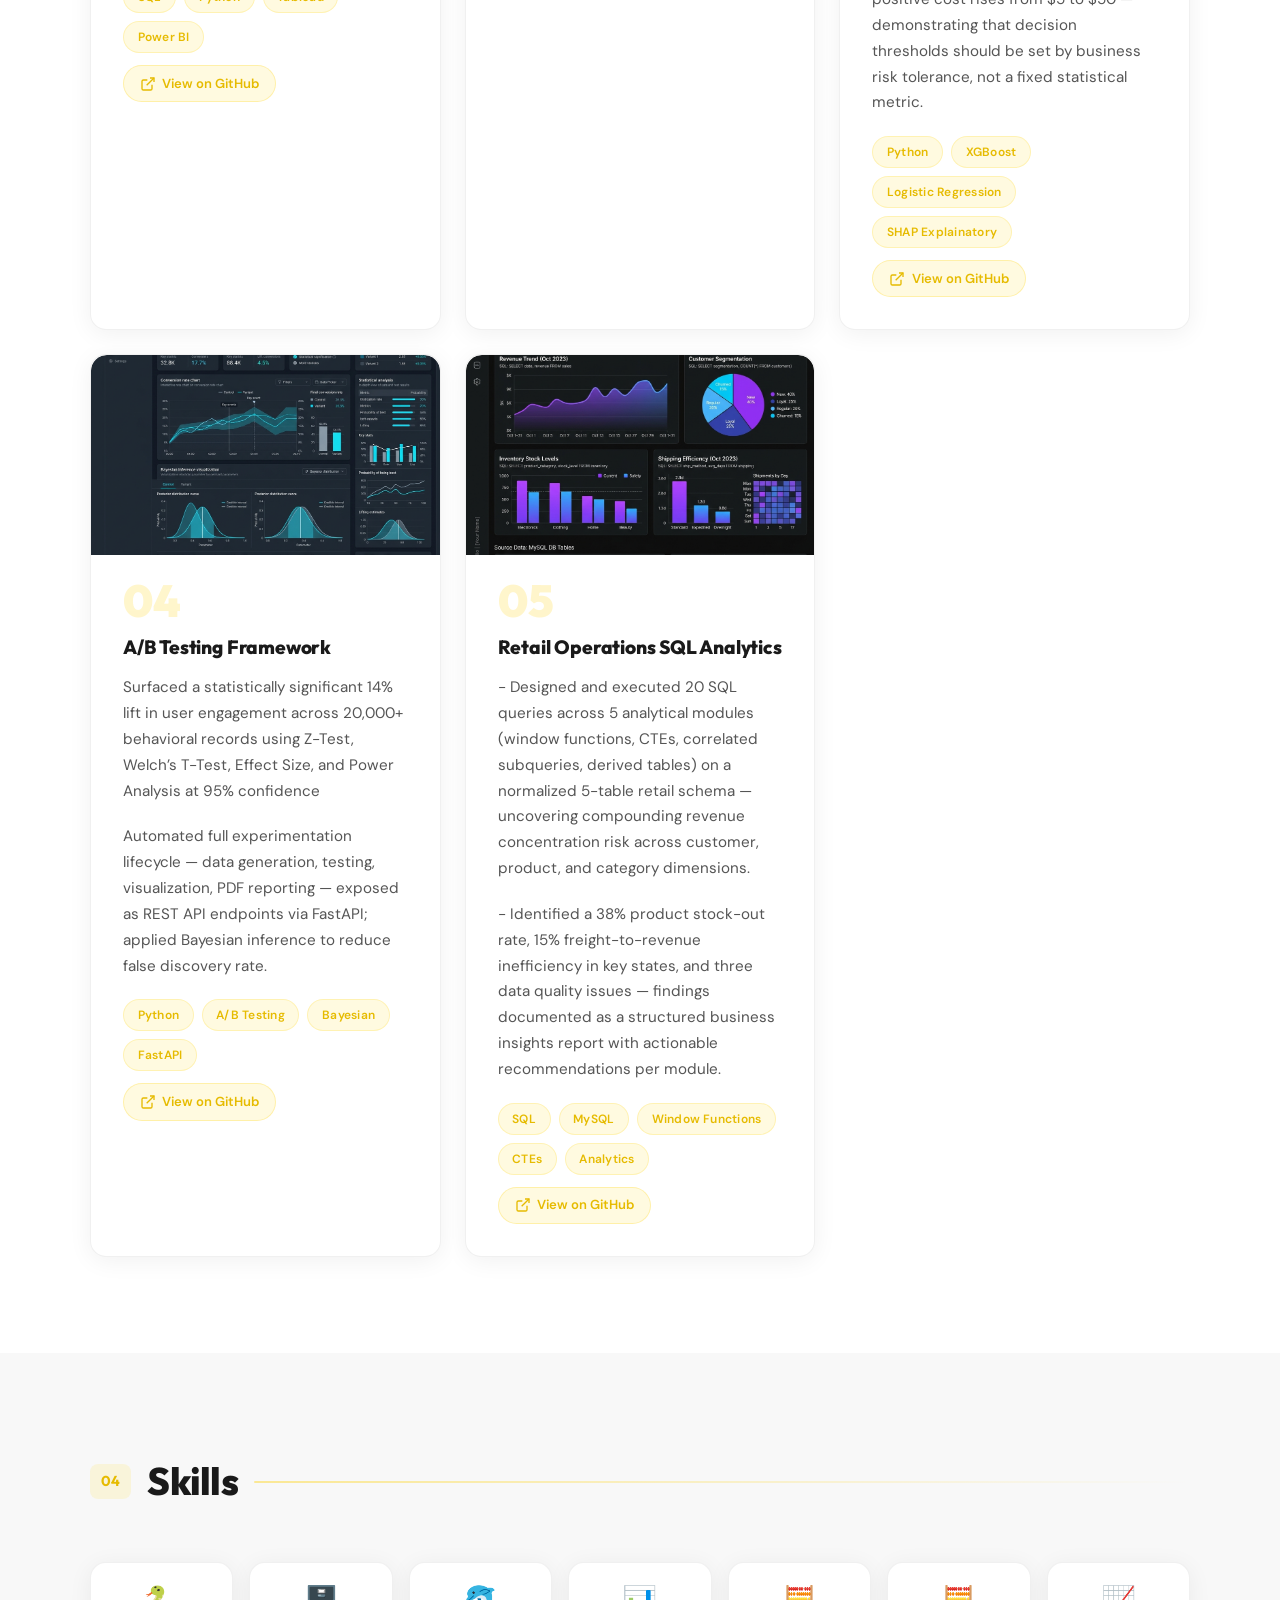
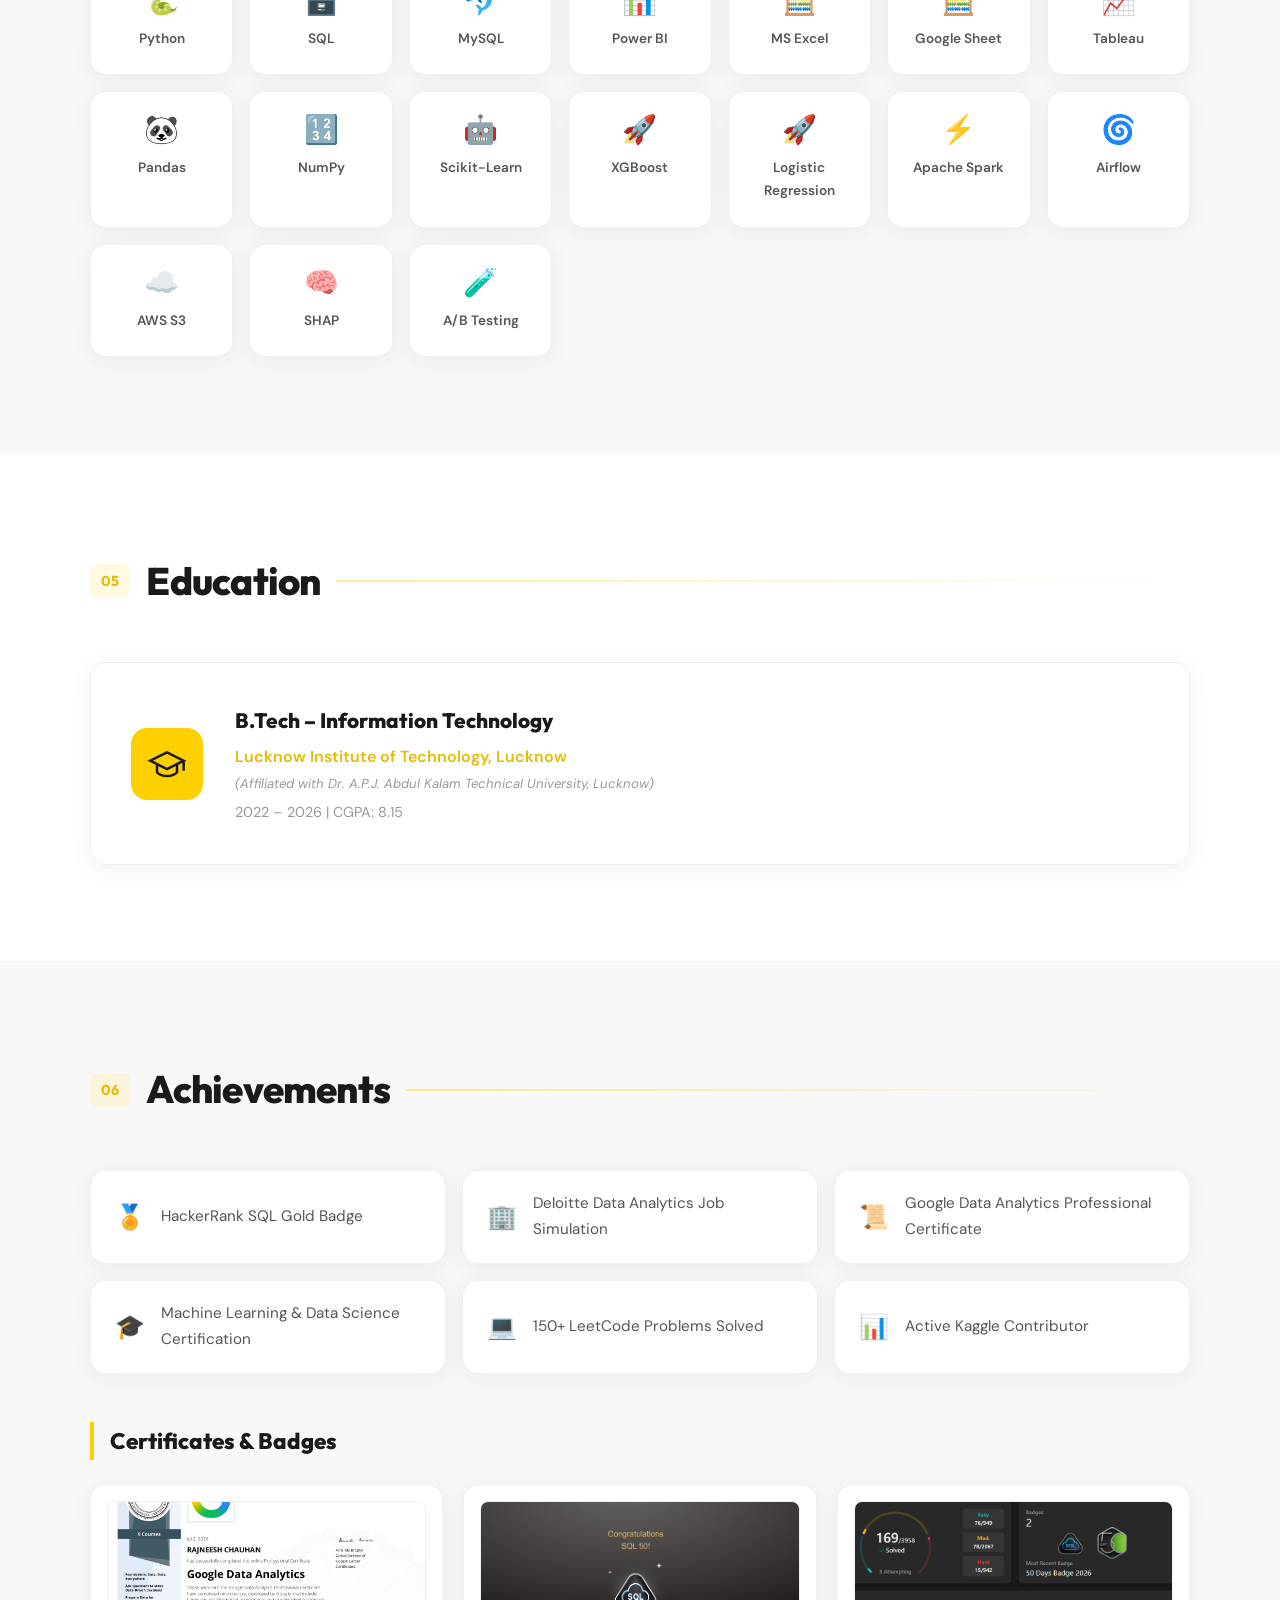
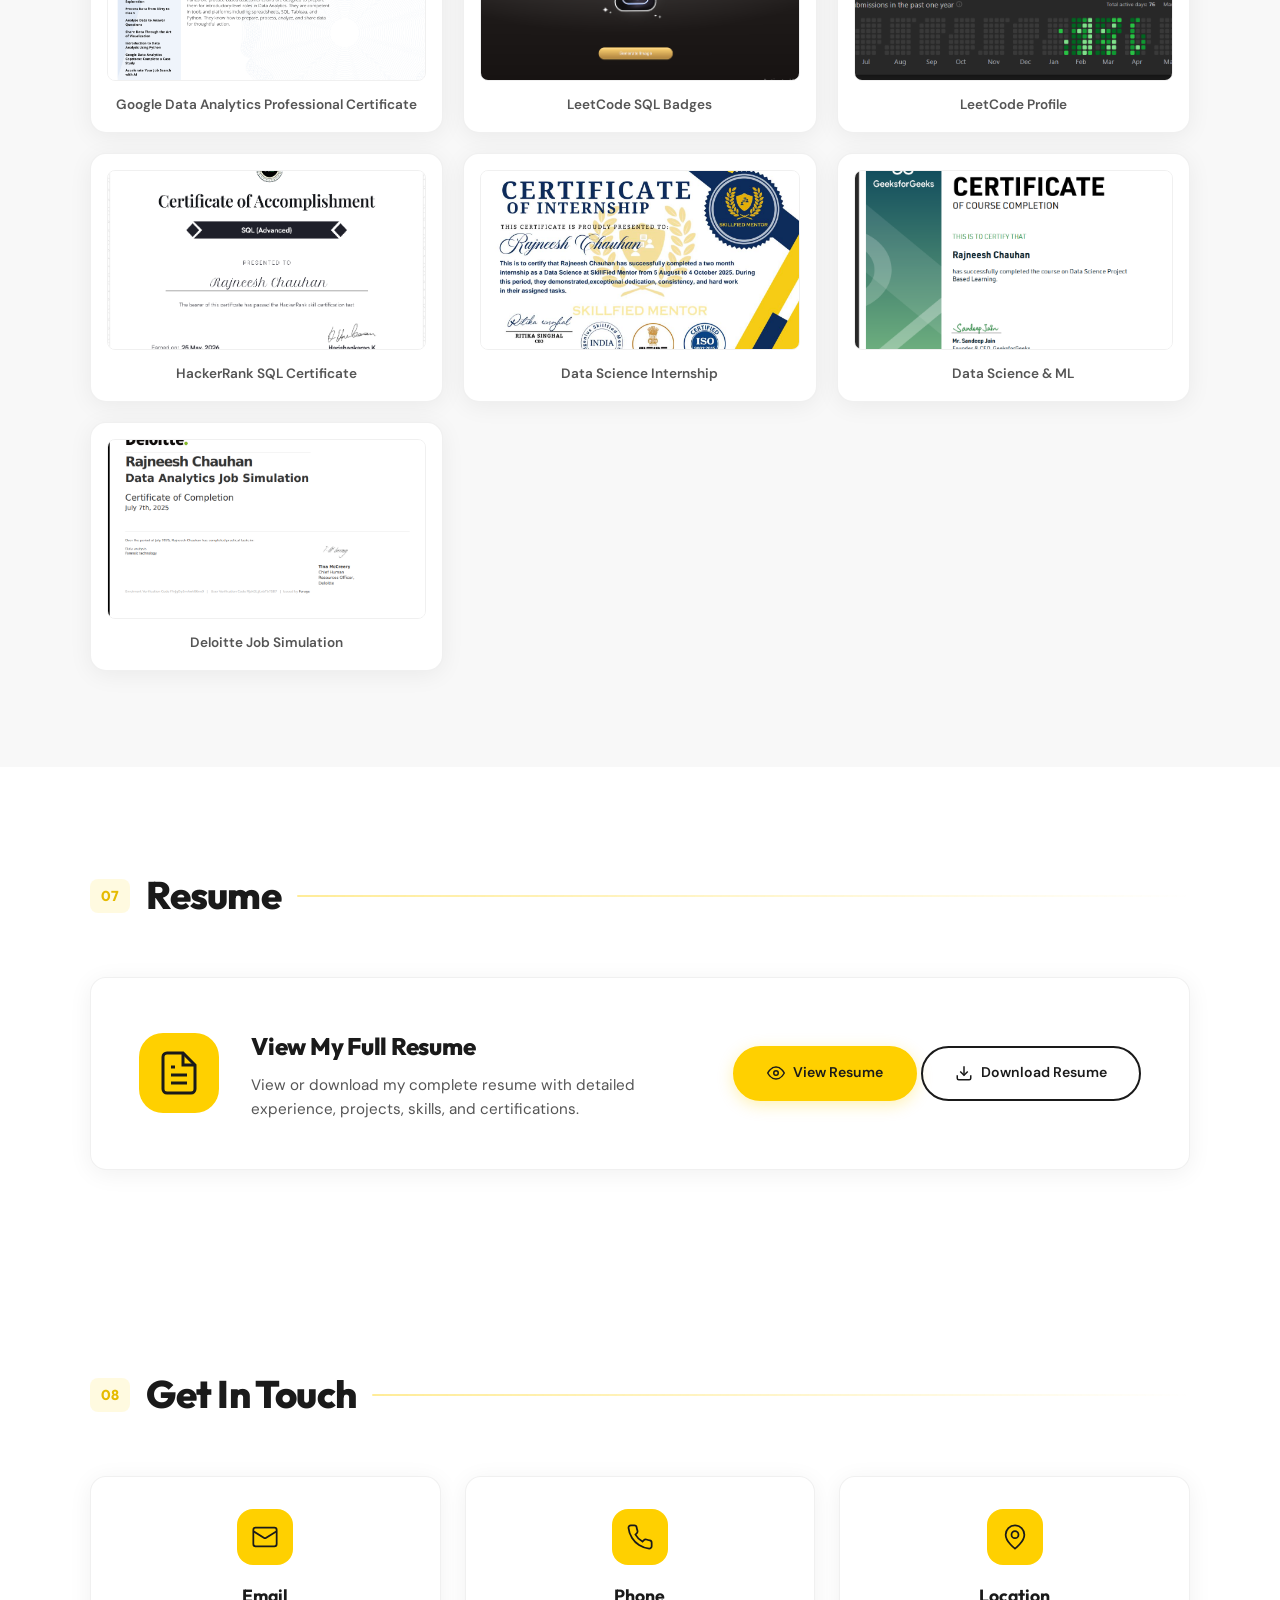
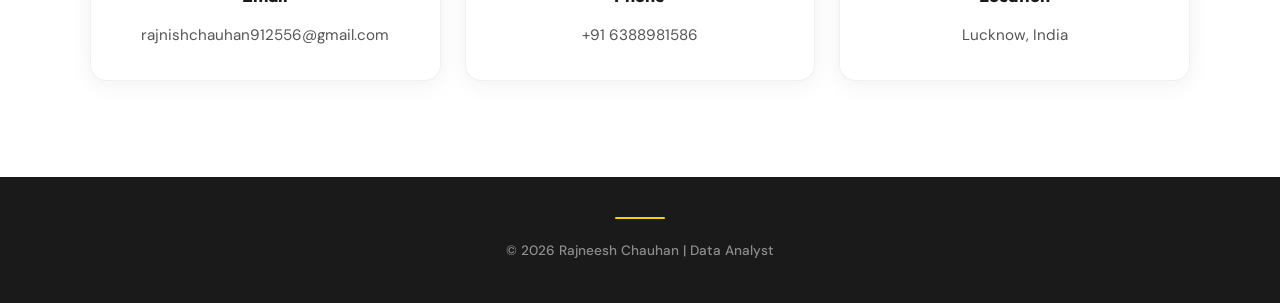
==== commit 0123b823: "Improve alt text for certificate image Updated alt text for Google Data Analytics certificate image." ====
--- a/index.html
+++ b/index.html
@@ -471,7 +471,7 @@
       <h3 class="subsection-title">Certificates & Badges</h3>
       <div class="certificates-grid">
         <div class="cert-card glass-card">
-          <img src="certificates/Google Data Analytics-1.png" alt="LeetCode SQL Badges" loading="lazy">
+          <img src="certificates/Google Data Analytics-1.png" alt="Google Data Analytics Professional Certificate" loading="lazy">
           <p>Google Data Analytics Professional Certificate</p>
         </div>
         <div class="cert-card glass-card">
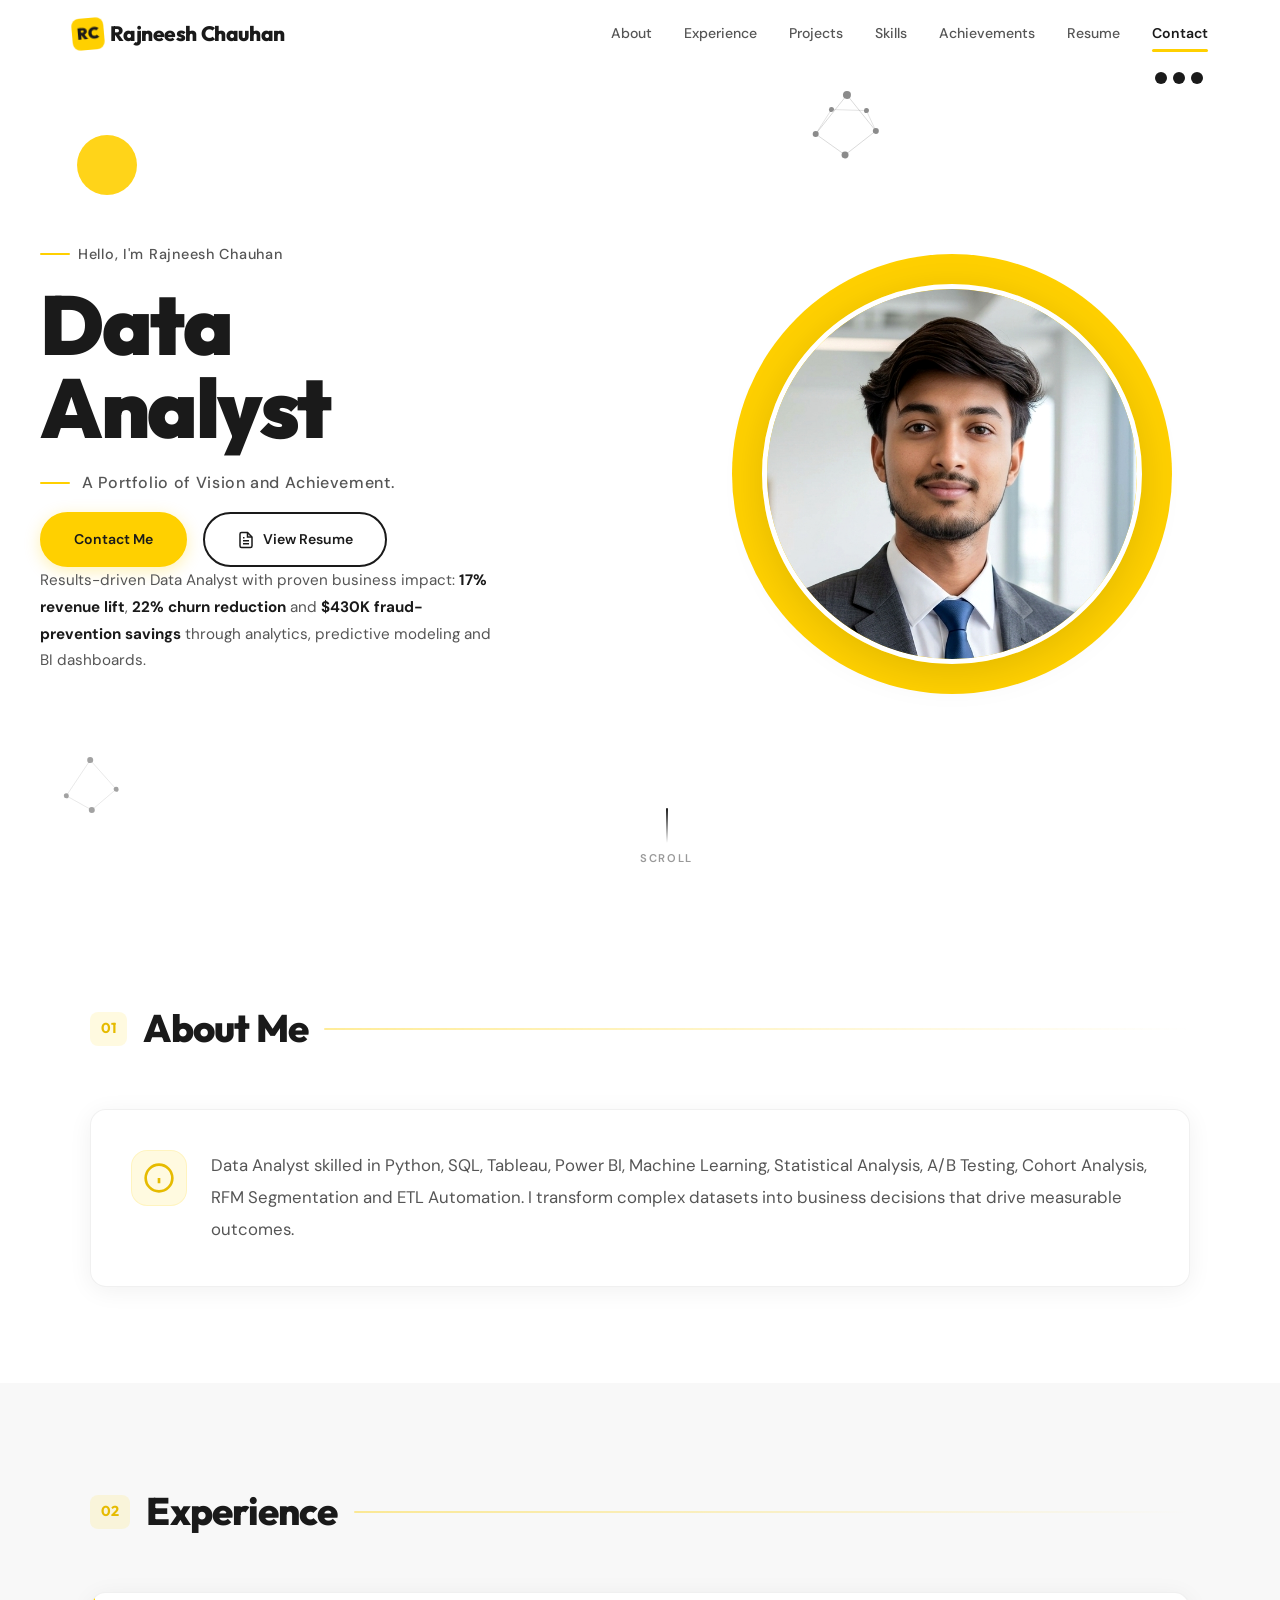
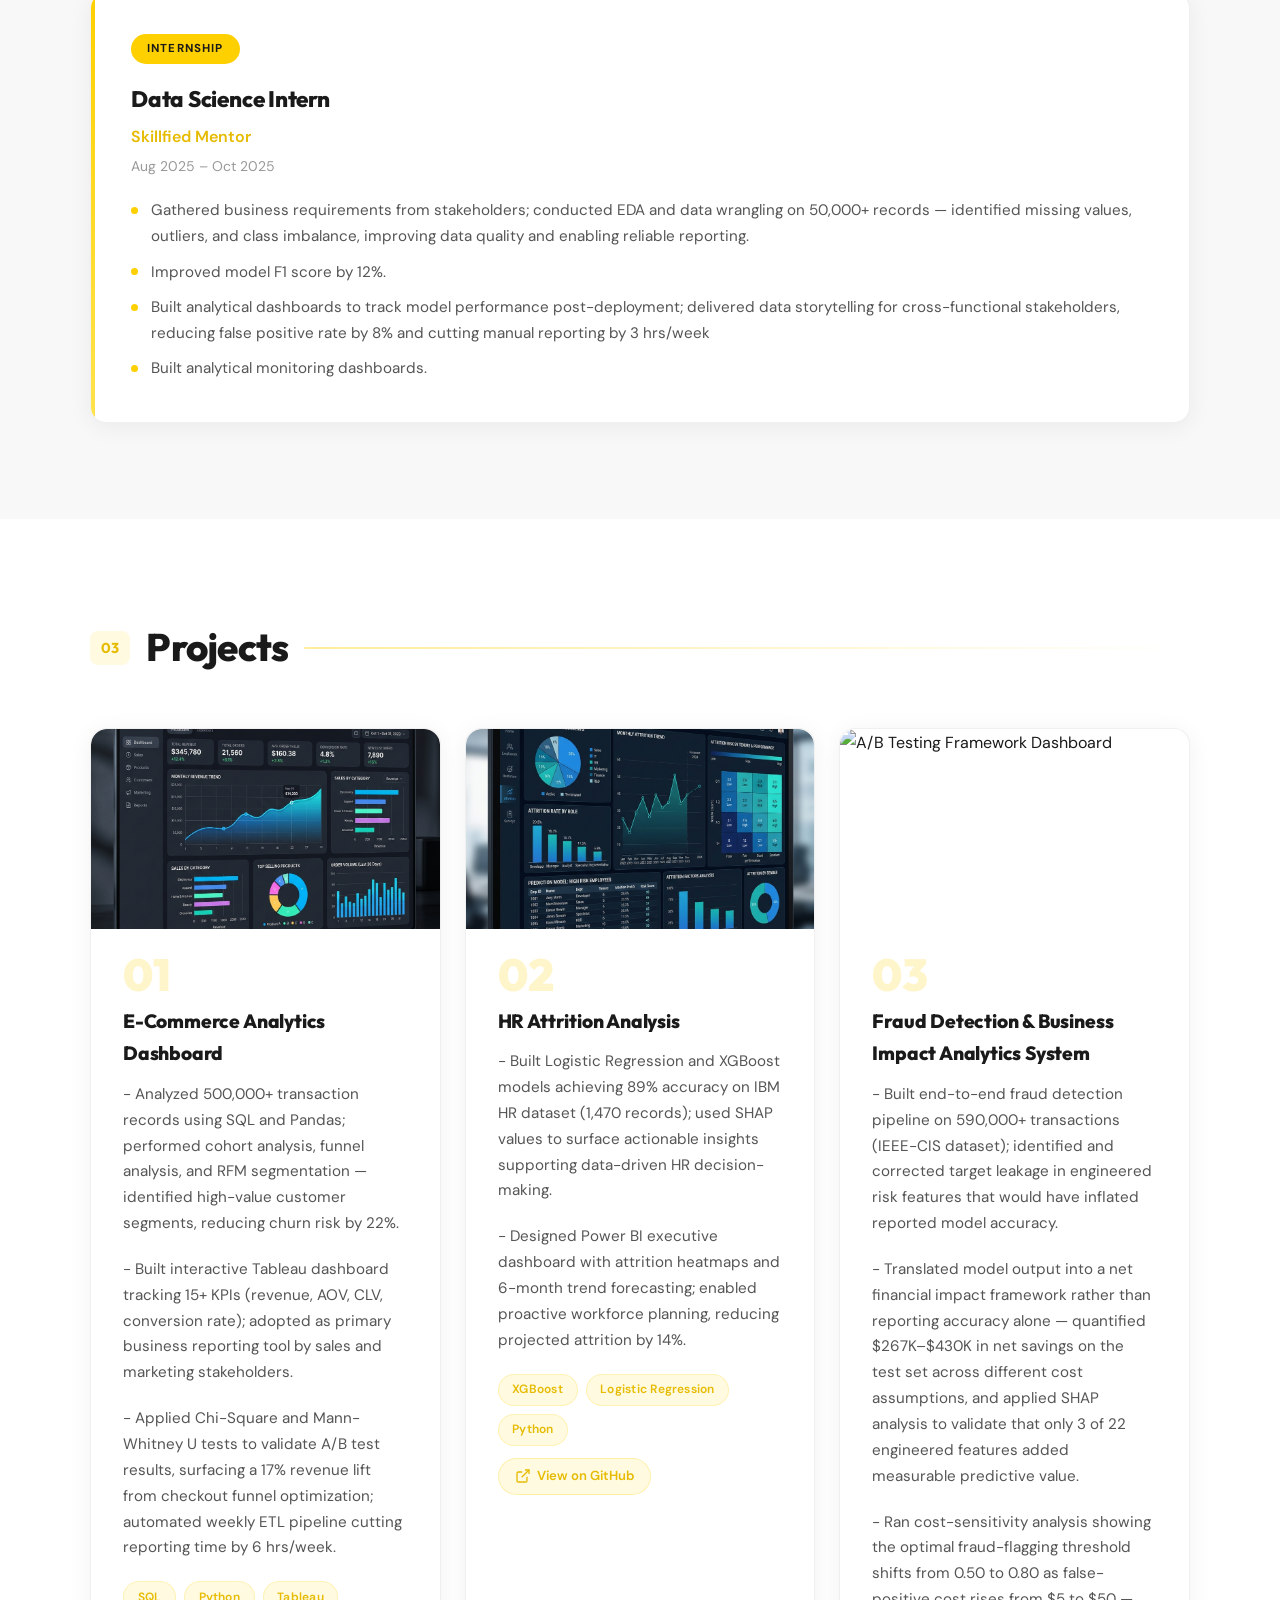
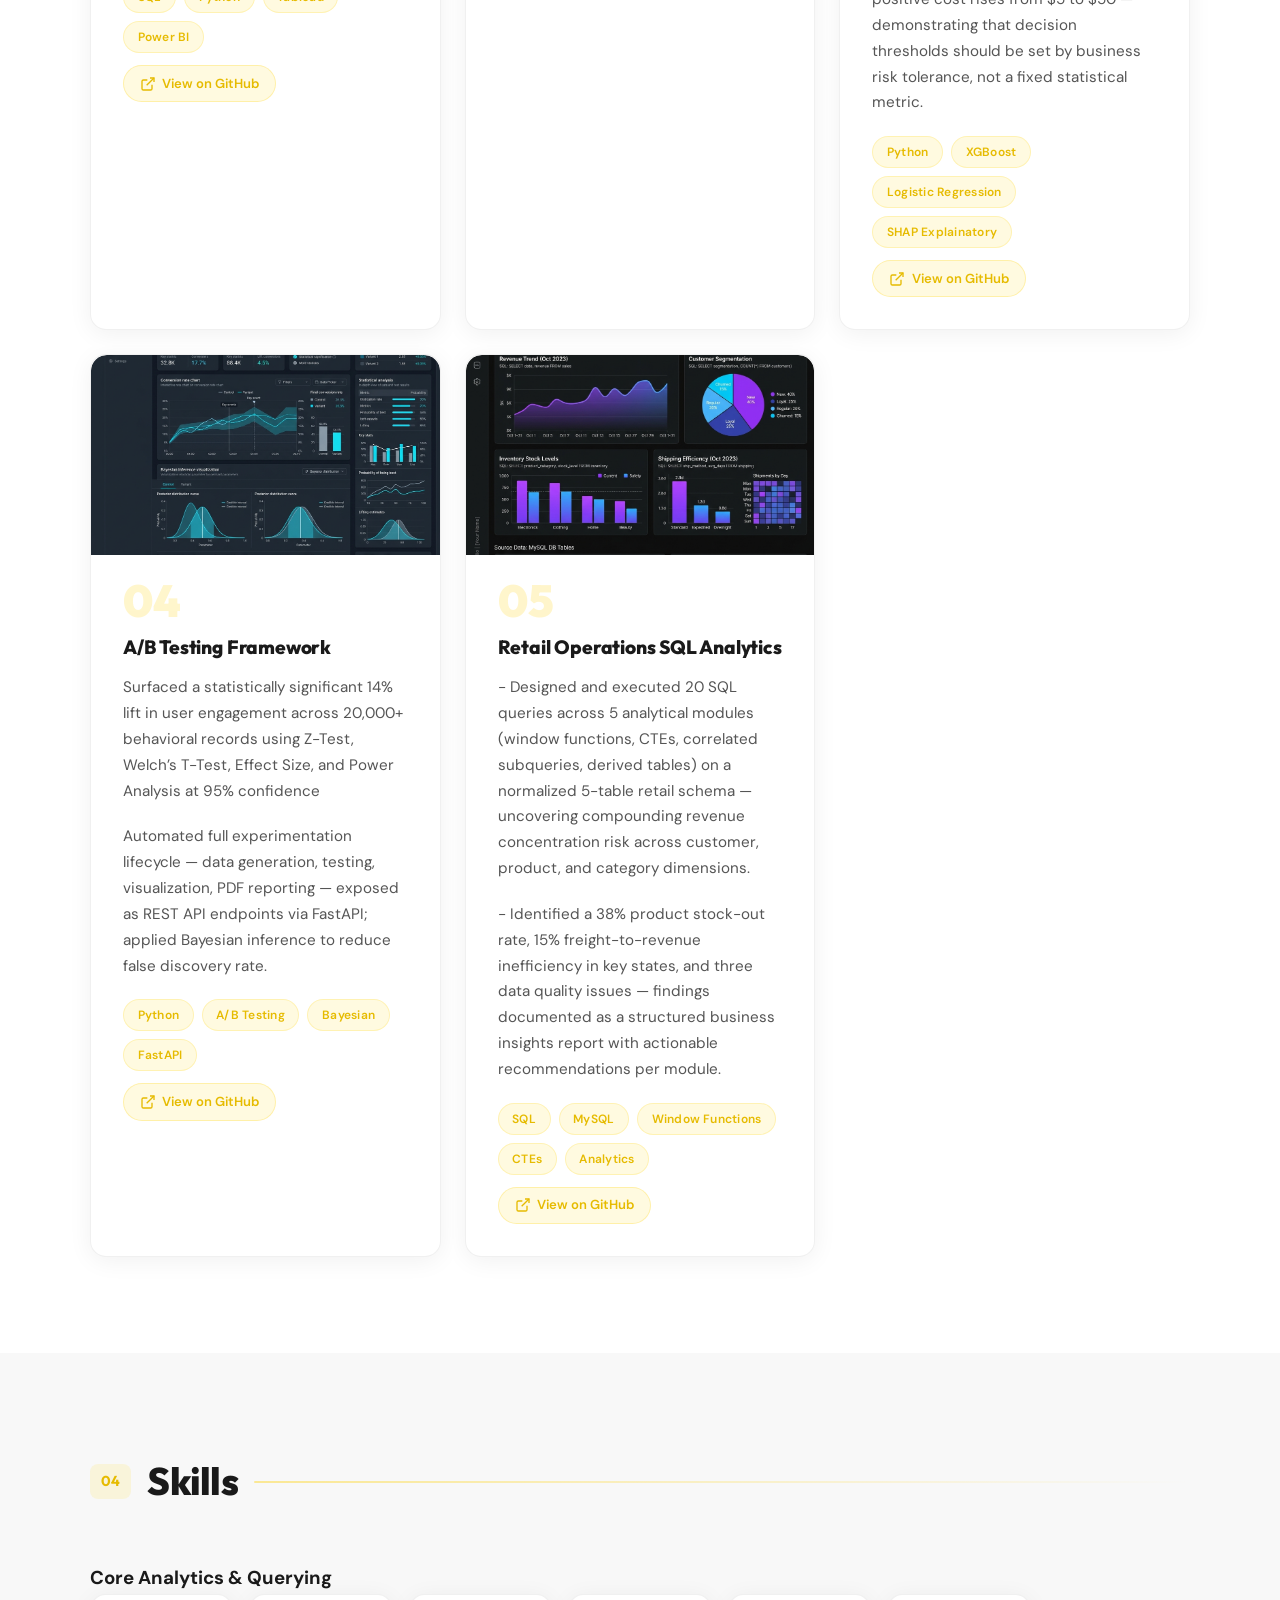
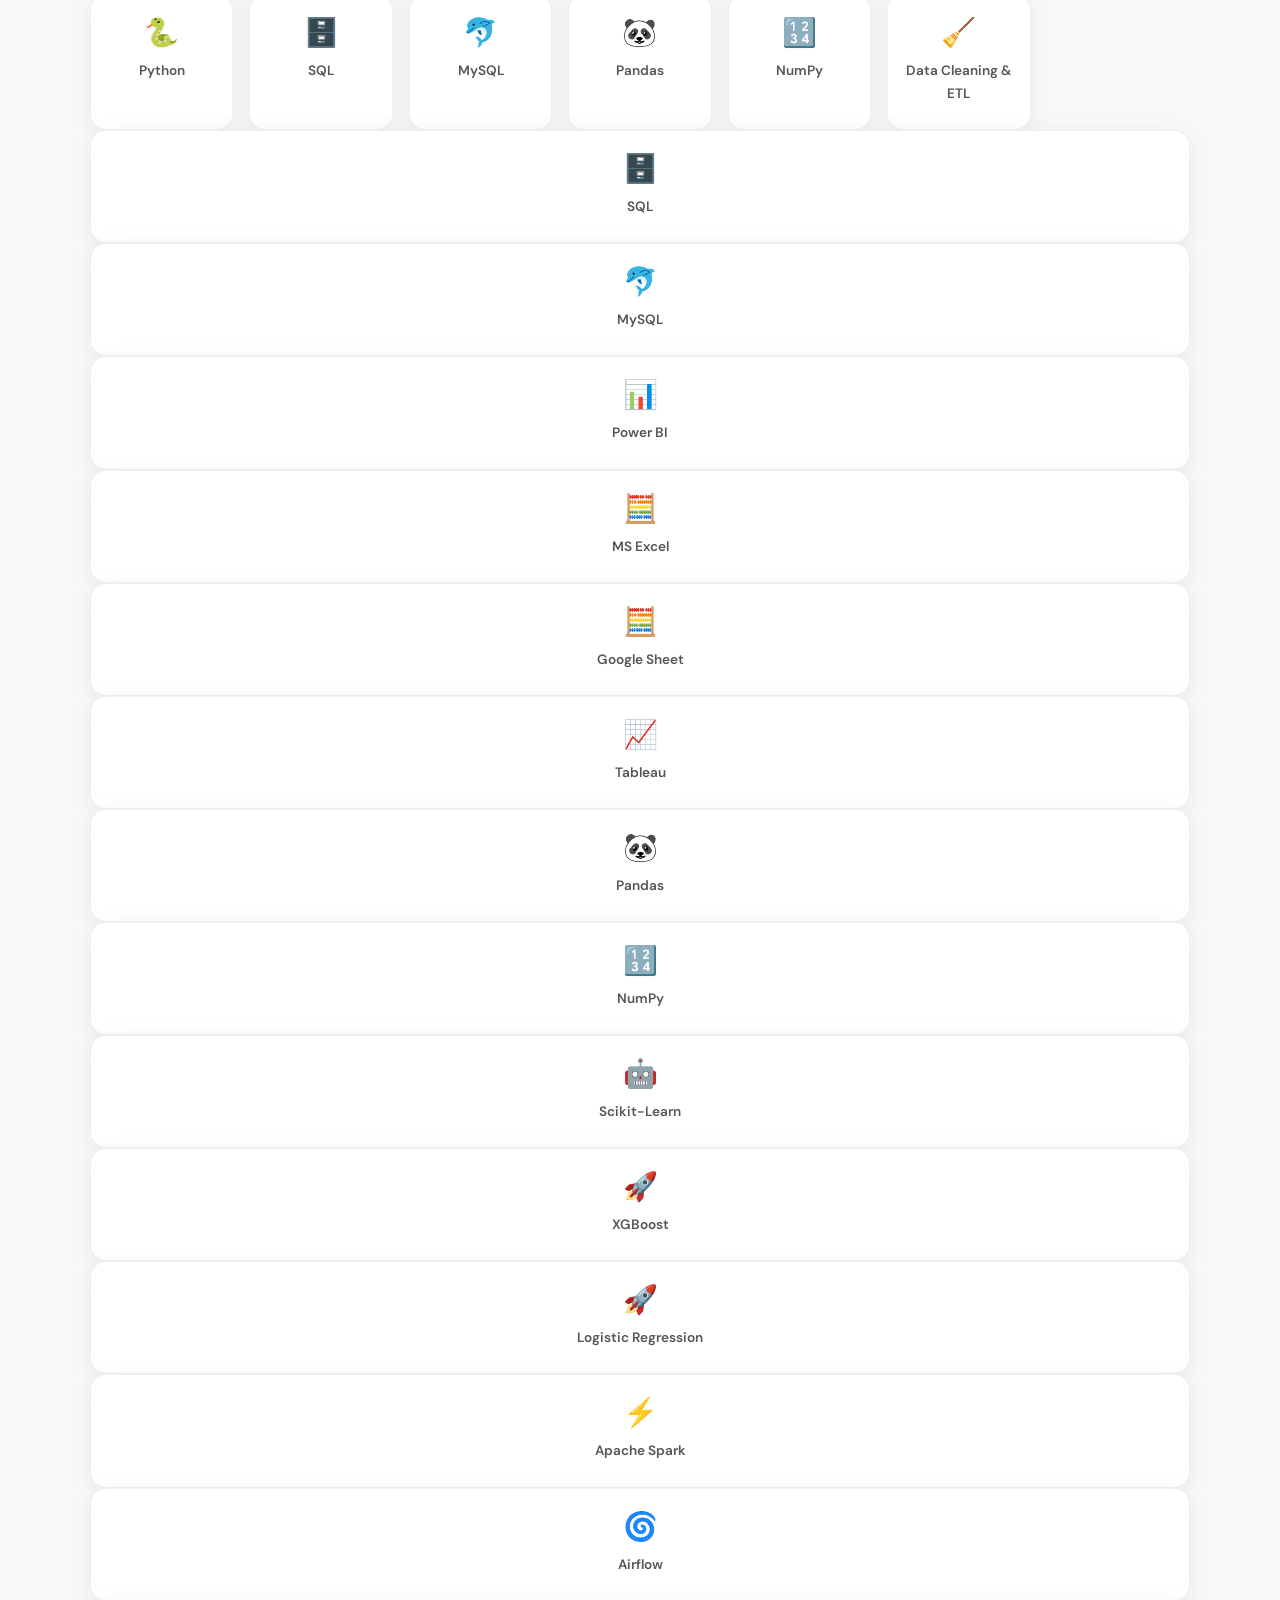
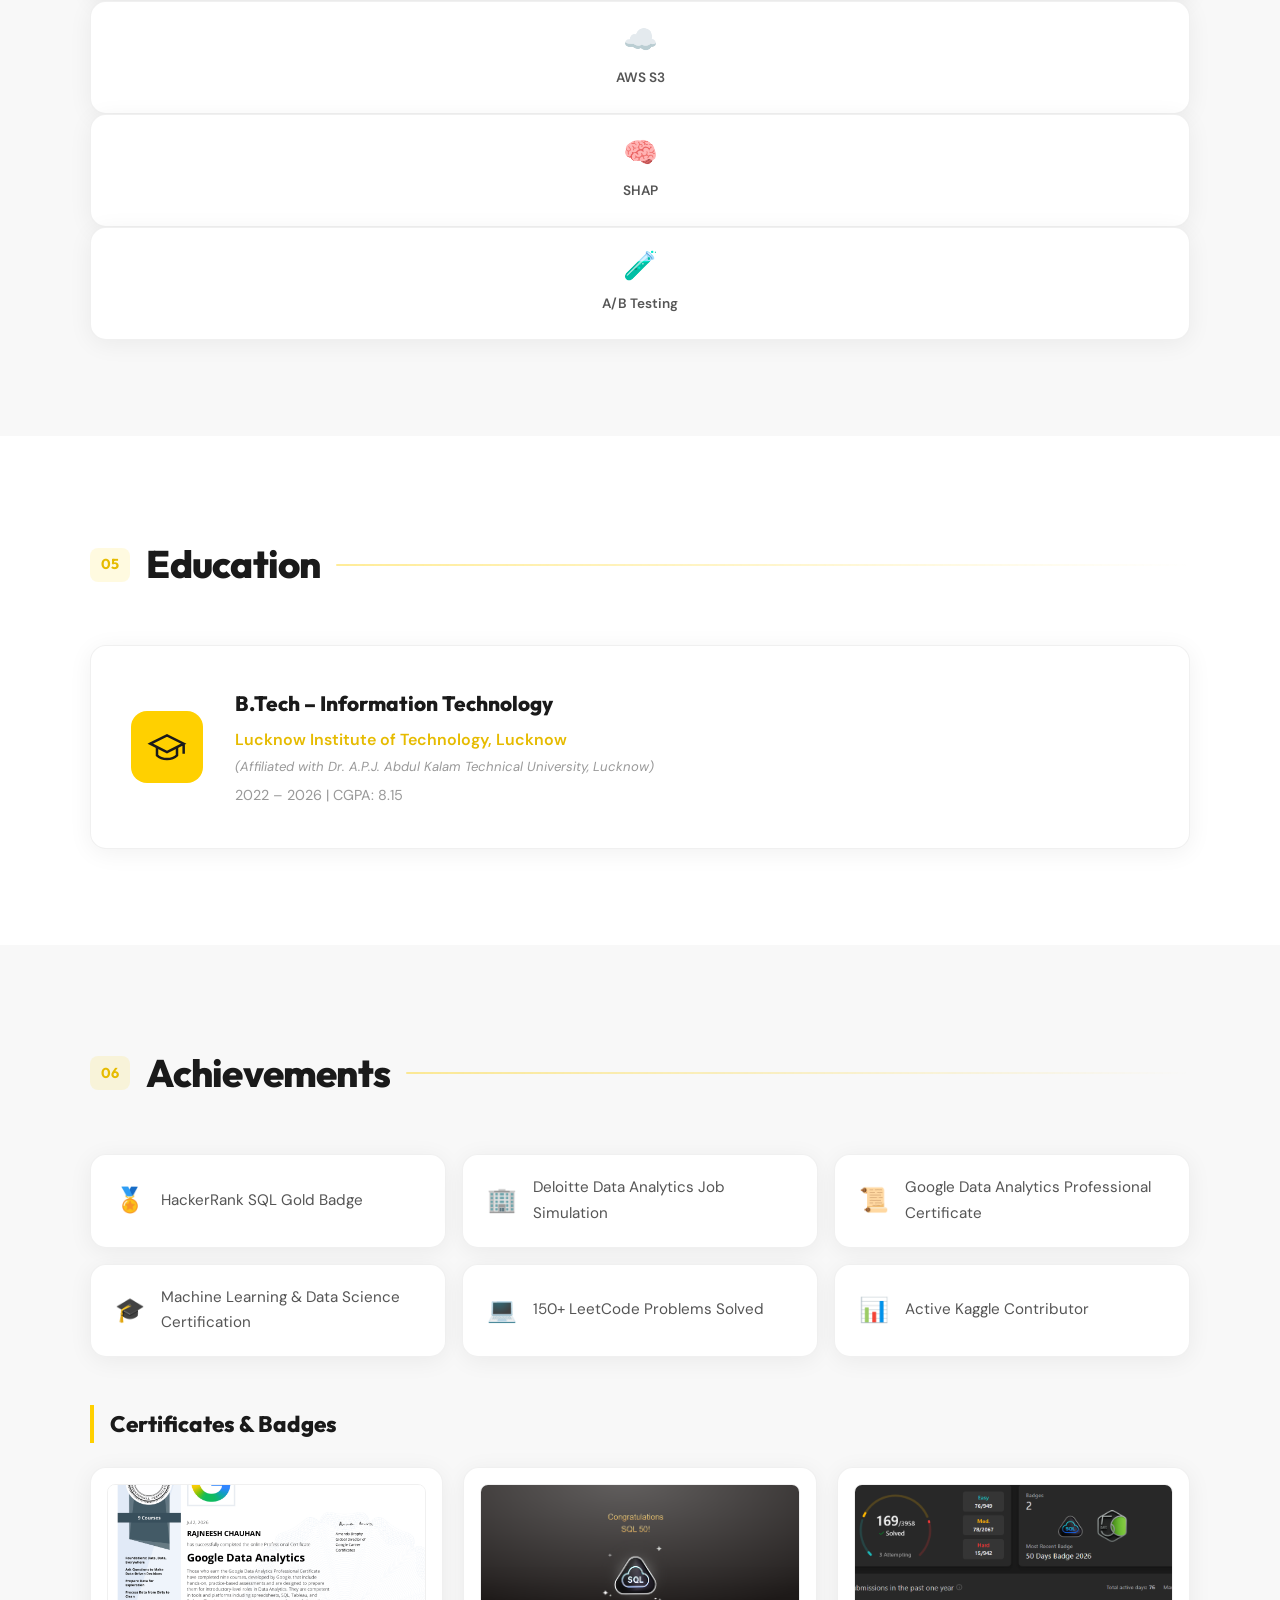
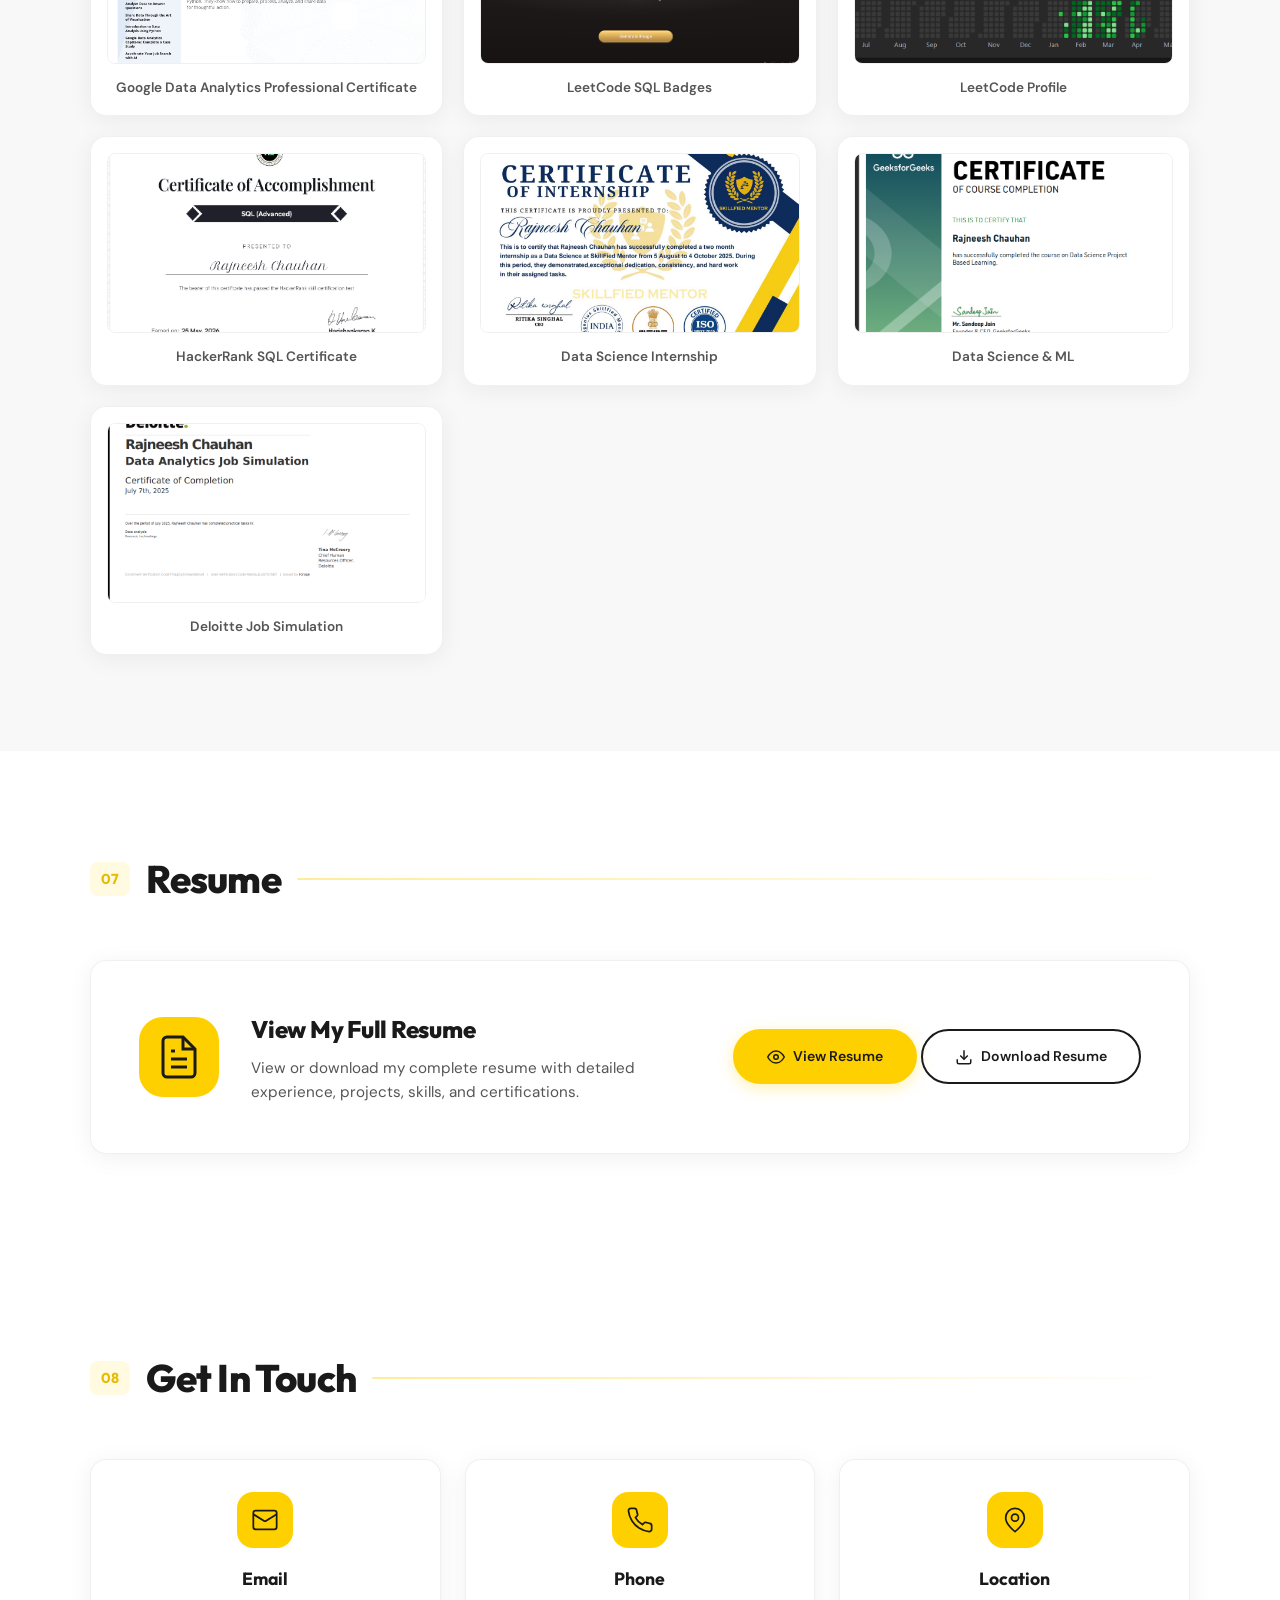
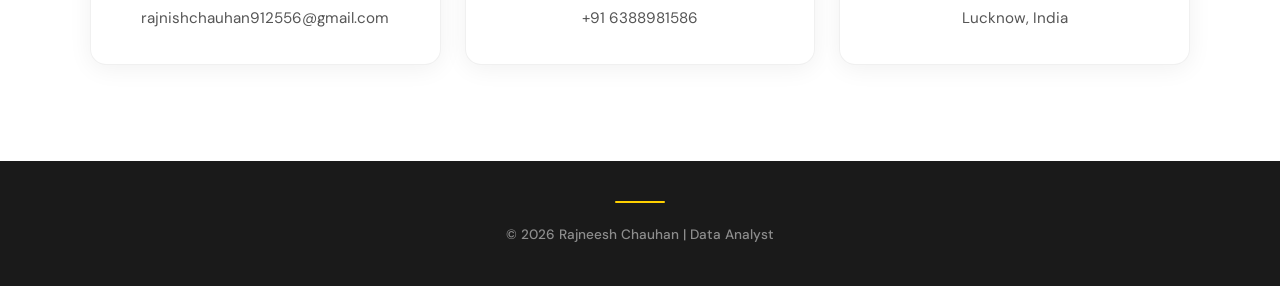
==== commit 1cd01c3c: "Add core analytics skills to index.html Added core analytics skills section with various skills." ====
--- a/index.html
+++ b/index.html
@@ -336,11 +336,16 @@
       <h2 class="section-title">Skills</h2>
       <div class="section-line"></div>
     </div>
+    <!-- Core Analytics -->
+    <h3 class="skills-category">Core Analytics & Querying</h3>
     <div class="skills-grid" data-animate="fade-up" data-delay="100">
-      <div class="skill-item glass-card">
-        <div class="skill-icon">🐍</div>
-        <span>Python</span>
-      </div>
+      <div class="skill-item glass-card"><div class="skill-icon">🐍</div><span>Python</span></div>
+      <div class="skill-item glass-card"><div class="skill-icon">🗄️</div><span>SQL</span></div>
+      <div class="skill-item glass-card"><div class="skill-icon">🐬</div><span>MySQL</span></div>
+      <div class="skill-item glass-card"><div class="skill-icon">🐼</div><span>Pandas</span></div>
+      <div class="skill-item glass-card"><div class="skill-icon">🔢</div><span>NumPy</span></div>
+      <div class="skill-item glass-card"><div class="skill-icon">🧹</div><span>Data Cleaning & ETL</span></div>
+    </div>
       <div class="skill-item glass-card">
         <div class="skill-icon">🗄️</div>
         <span>SQL</span>
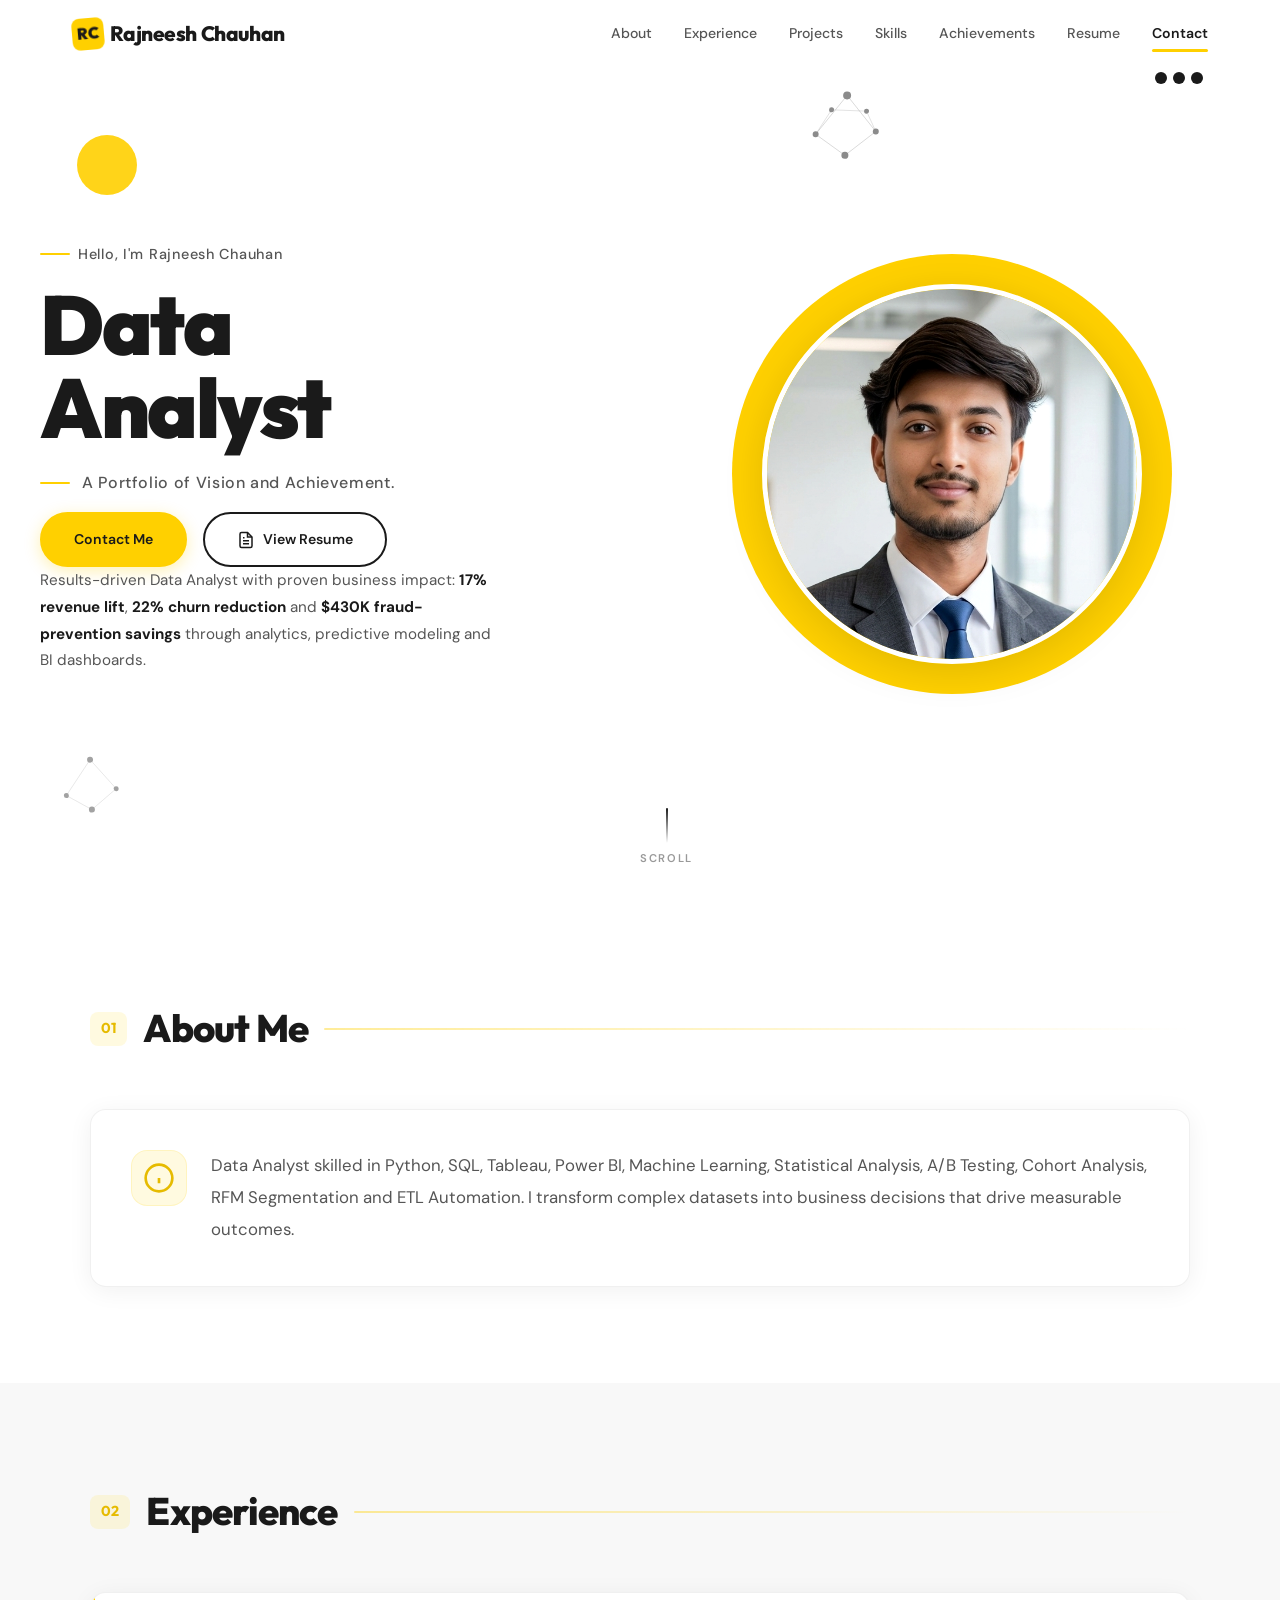
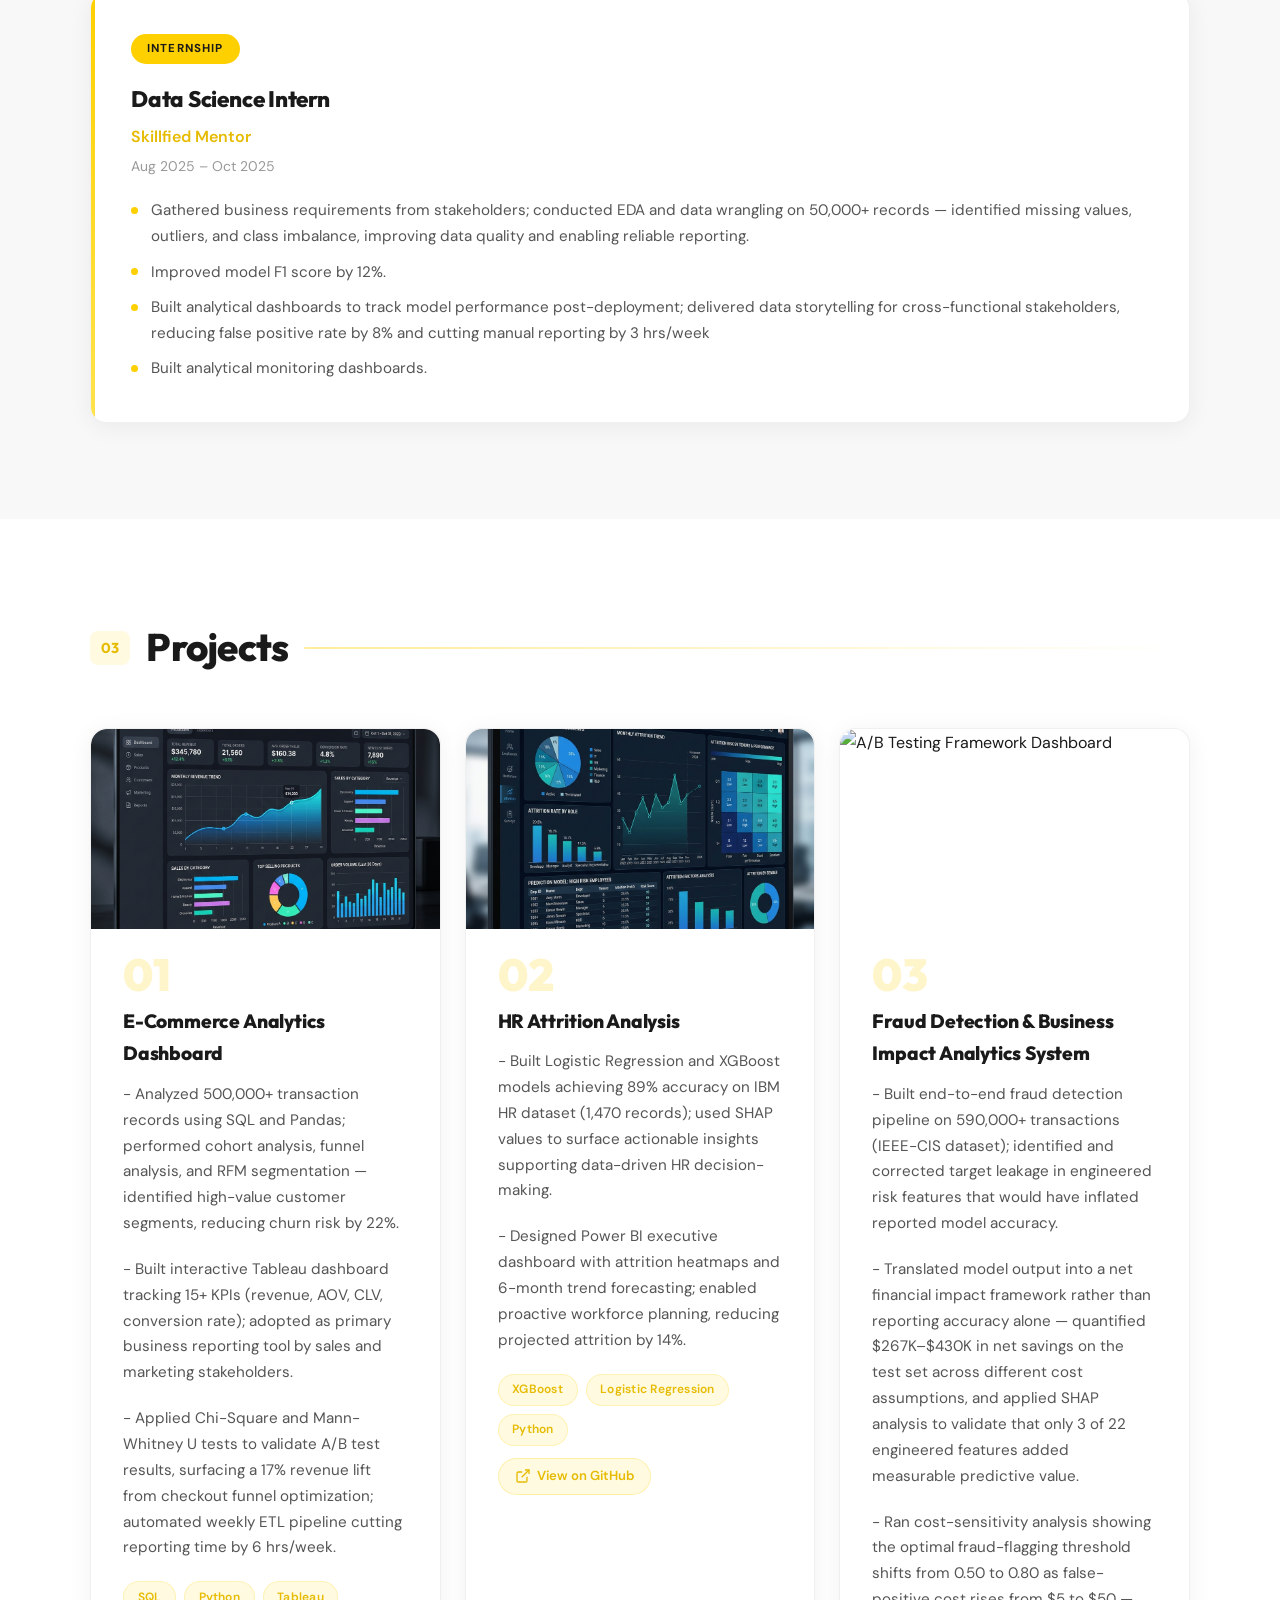
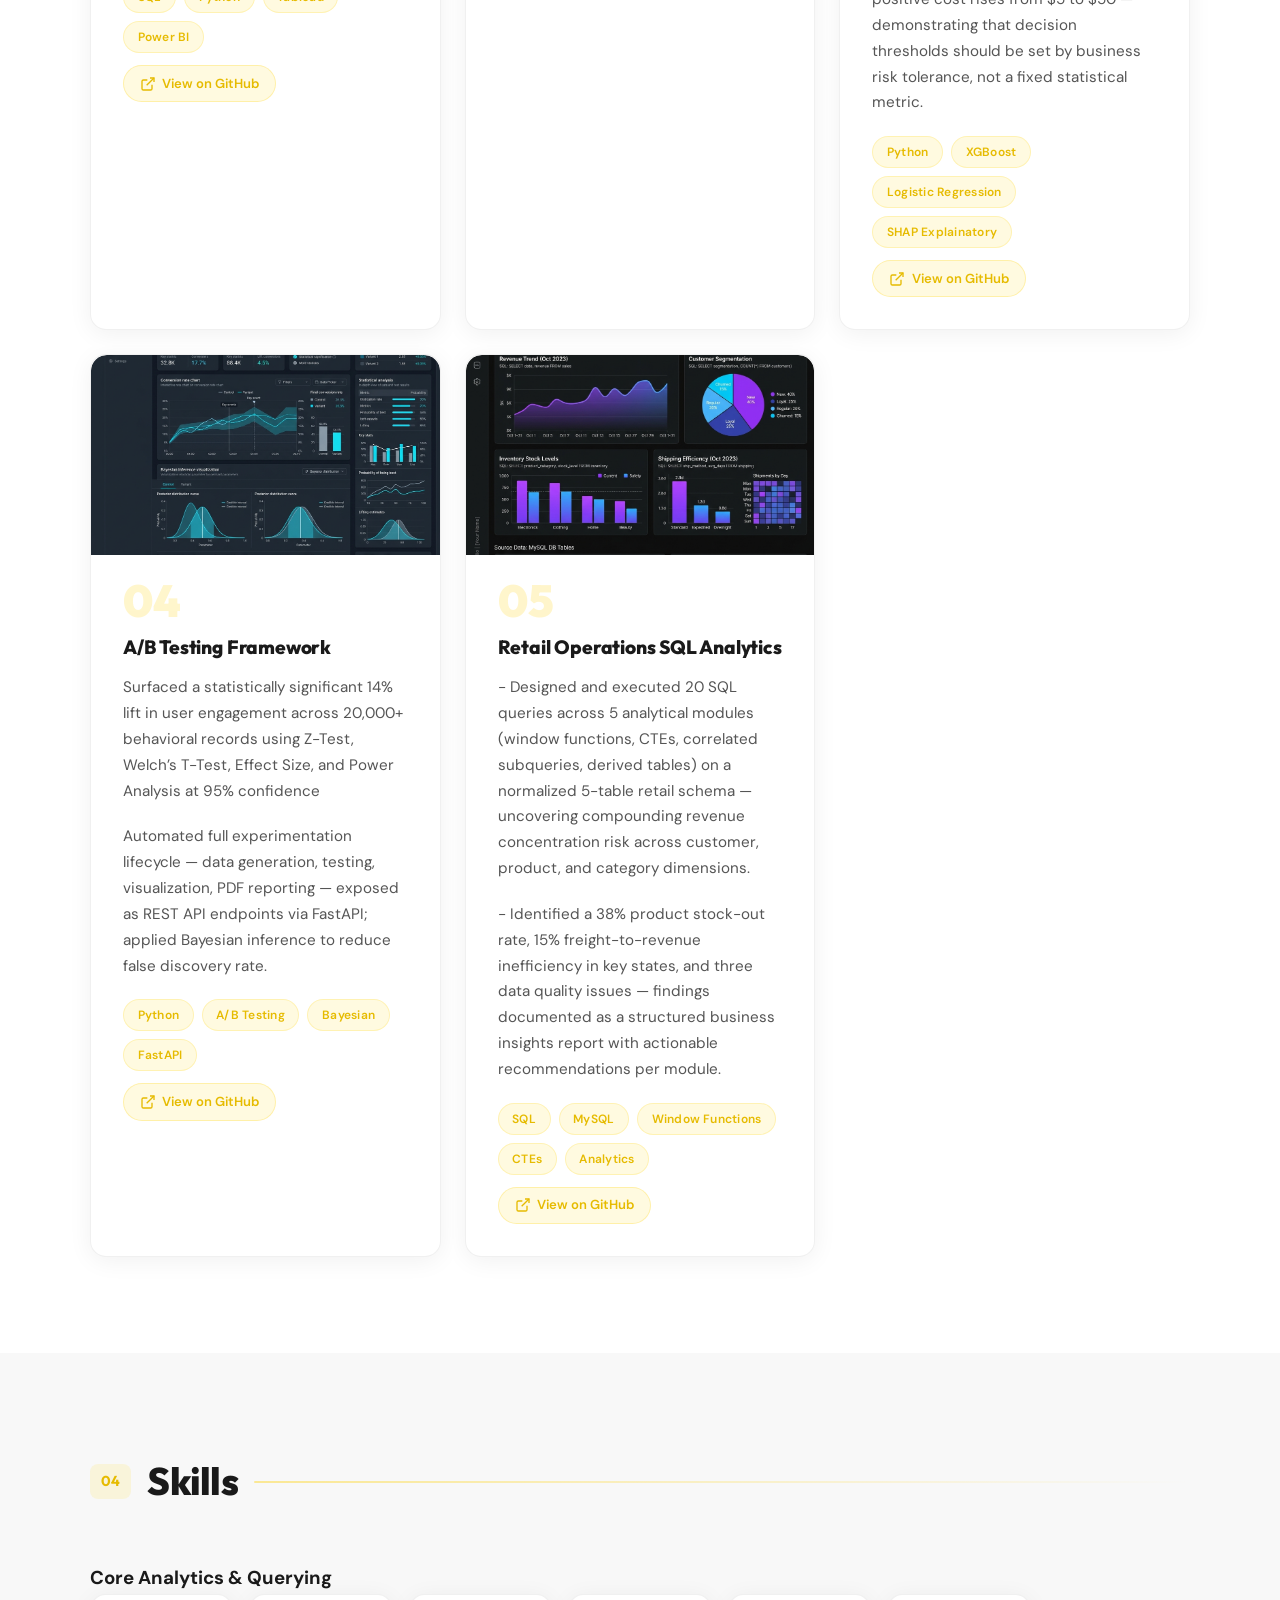
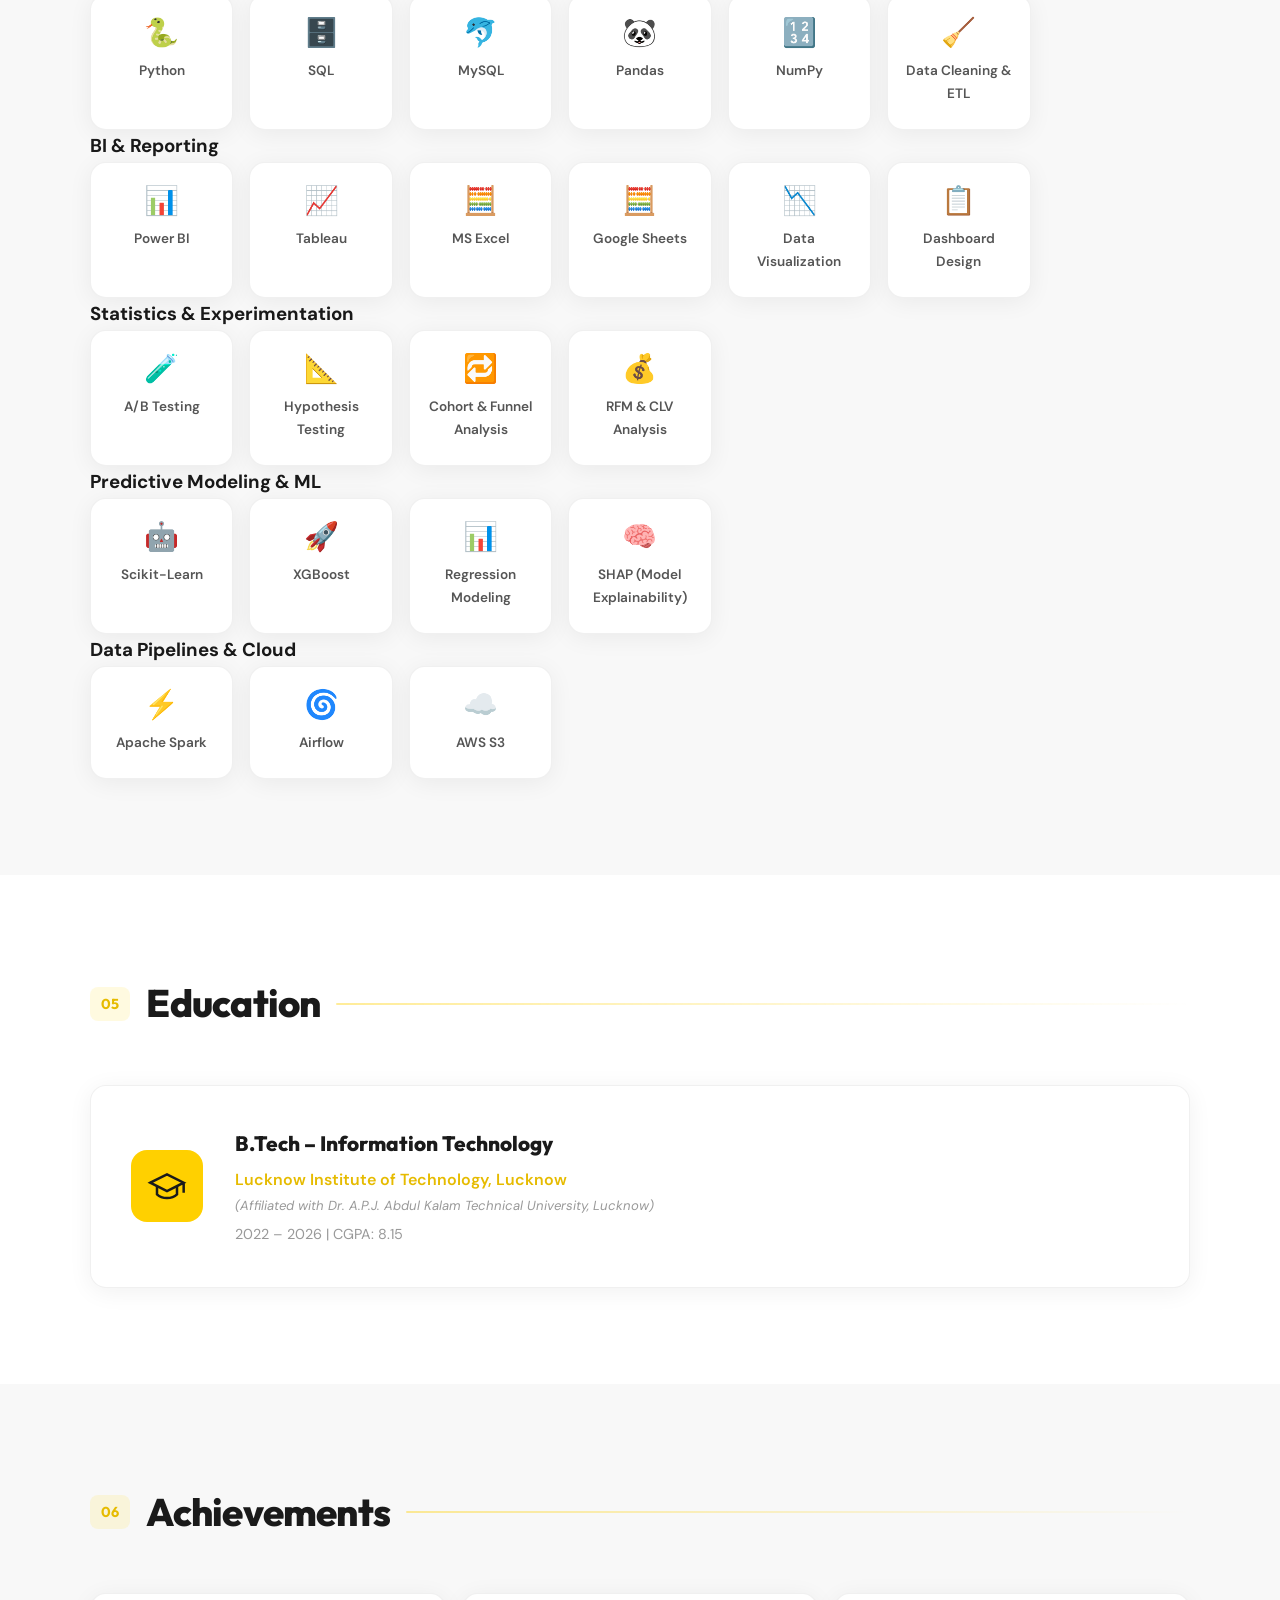
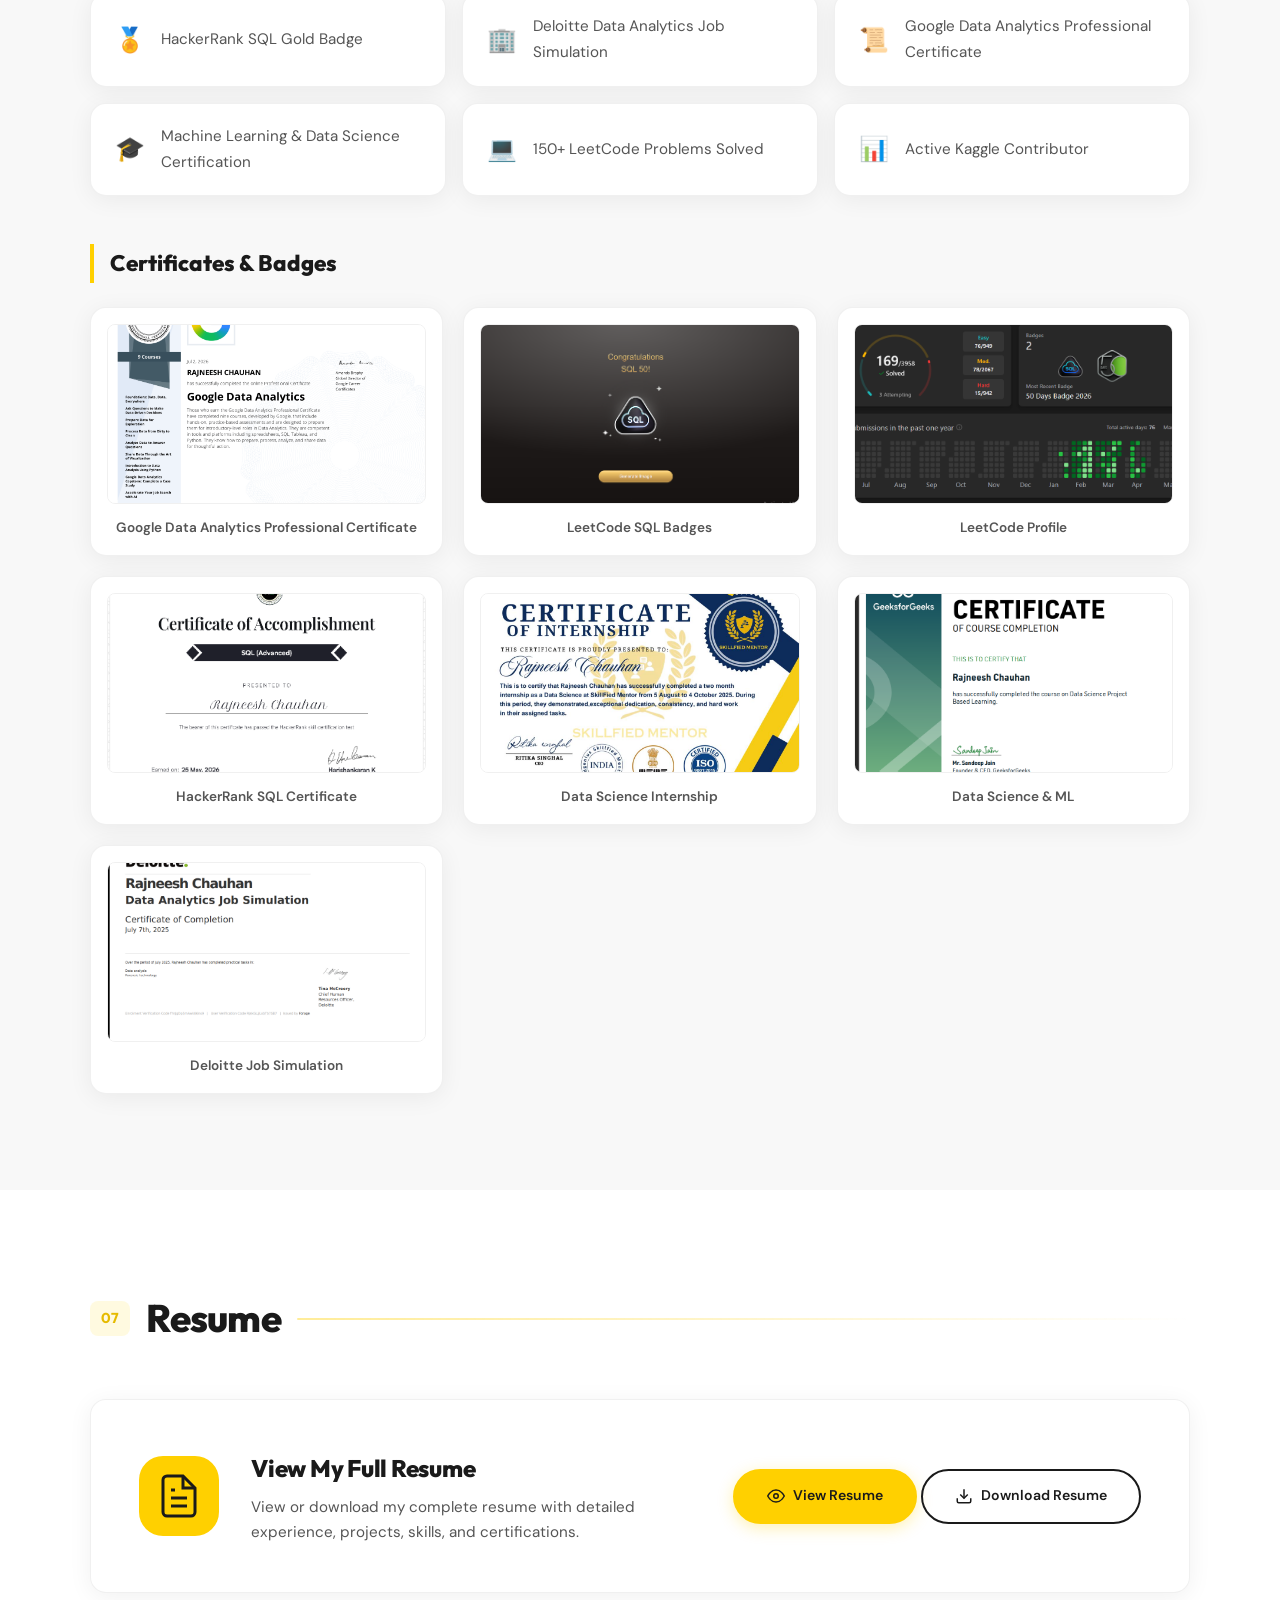
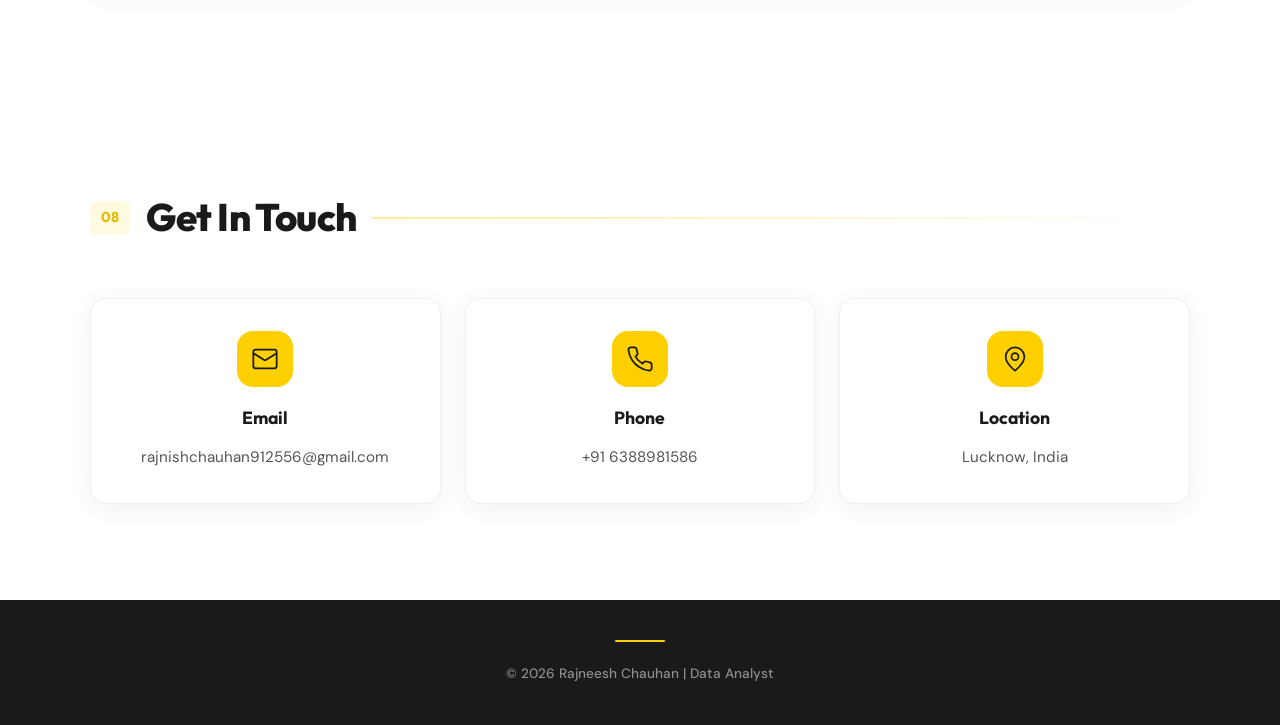
==== commit 5088e887: "Update index.html" ====
--- a/index.html
+++ b/index.html
@@ -328,7 +328,7 @@
   </div>
 </section>
 
-<!-- Skills Section -->
+<!-- Skill Sections -->
 <section class="section section-alt" id="skills">
   <div class="section-container">
     <div class="section-header" data-animate="fade-up">
@@ -336,6 +336,7 @@
       <h2 class="section-title">Skills</h2>
       <div class="section-line"></div>
     </div>
+
     <!-- Core Analytics -->
     <h3 class="skills-category">Core Analytics & Querying</h3>
     <div class="skills-grid" data-animate="fade-up" data-delay="100">
@@ -346,70 +347,42 @@
       <div class="skill-item glass-card"><div class="skill-icon">🔢</div><span>NumPy</span></div>
       <div class="skill-item glass-card"><div class="skill-icon">🧹</div><span>Data Cleaning & ETL</span></div>
     </div>
-      <div class="skill-item glass-card">
-        <div class="skill-icon">🗄️</div>
-        <span>SQL</span>
-      </div>
-      <div class="skill-item glass-card">
-        <div class="skill-icon">🐬</div>
-        <span>MySQL</span>
-      </div>
-      <div class="skill-item glass-card">
-        <div class="skill-icon">📊</div>
-        <span>Power BI</span>
-      </div>
-      <div class="skill-item glass-card">
-        <div class="skill-icon">🧮</div>
-        <span>MS Excel</span>
-      </div>
-      <div class="skill-item glass-card">
-        <div class="skill-icon">🧮</div>
-        <span>Google Sheet</span>
-      </div>
-      <div class="skill-item glass-card">
-        <div class="skill-icon">📈</div>
-        <span>Tableau</span>
-      </div>
-      <div class="skill-item glass-card">
-        <div class="skill-icon">🐼</div>
-        <span>Pandas</span>
-      </div>
-      <div class="skill-item glass-card">
-        <div class="skill-icon">🔢</div>
-        <span>NumPy</span>
-      </div>
-      <div class="skill-item glass-card">
-        <div class="skill-icon">🤖</div>
-        <span>Scikit-Learn</span>
-      </div>
-      <div class="skill-item glass-card">
-        <div class="skill-icon">🚀</div>
-        <span>XGBoost</span>
-      </div>
-      <div class="skill-item glass-card">
-        <div class="skill-icon">🚀</div>
-        <span>Logistic Regression</span>
-      </div>
-      <div class="skill-item glass-card">
-        <div class="skill-icon">⚡</div>
-        <span>Apache Spark</span>
-      </div>
-      <div class="skill-item glass-card">
-        <div class="skill-icon">🌀</div>
-        <span>Airflow</span>
-      </div>
-      <div class="skill-item glass-card">
-        <div class="skill-icon">☁️</div>
-        <span>AWS S3</span>
-      </div>
-      <div class="skill-item glass-card">
-        <div class="skill-icon">🧠</div>
-        <span>SHAP</span>
-      </div>
-      <div class="skill-item glass-card">
-        <div class="skill-icon">🧪</div>
-        <span>A/B Testing</span>
-      </div>
+
+    <!-- BI & Reporting -->
+    <h3 class="skills-category">BI & Reporting</h3>
+    <div class="skills-grid" data-animate="fade-up" data-delay="150">
+      <div class="skill-item glass-card"><div class="skill-icon">📊</div><span>Power BI</span></div>
+      <div class="skill-item glass-card"><div class="skill-icon">📈</div><span>Tableau</span></div>
+      <div class="skill-item glass-card"><div class="skill-icon">🧮</div><span>MS Excel</span></div>
+      <div class="skill-item glass-card"><div class="skill-icon">🧮</div><span>Google Sheets</span></div>
+      <div class="skill-item glass-card"><div class="skill-icon">📉</div><span>Data Visualization</span></div>
+      <div class="skill-item glass-card"><div class="skill-icon">📋</div><span>Dashboard Design</span></div>
+    </div>
+
+    <!-- Statistics & Experimentation -->
+    <h3 class="skills-category">Statistics & Experimentation</h3>
+    <div class="skills-grid" data-animate="fade-up" data-delay="200">
+      <div class="skill-item glass-card"><div class="skill-icon">🧪</div><span>A/B Testing</span></div>
+      <div class="skill-item glass-card"><div class="skill-icon">📐</div><span>Hypothesis Testing</span></div>
+      <div class="skill-item glass-card"><div class="skill-icon">🔁</div><span>Cohort & Funnel Analysis</span></div>
+      <div class="skill-item glass-card"><div class="skill-icon">💰</div><span>RFM & CLV Analysis</span></div>
+    </div>
+
+    <!-- Predictive Modeling -->
+    <h3 class="skills-category">Predictive Modeling & ML</h3>
+    <div class="skills-grid" data-animate="fade-up" data-delay="250">
+      <div class="skill-item glass-card"><div class="skill-icon">🤖</div><span>Scikit-Learn</span></div>
+      <div class="skill-item glass-card"><div class="skill-icon">🚀</div><span>XGBoost</span></div>
+      <div class="skill-item glass-card"><div class="skill-icon">📊</div><span>Regression Modeling</span></div>
+      <div class="skill-item glass-card"><div class="skill-icon">🧠</div><span>SHAP (Model Explainability)</span></div>
+    </div>
+
+    <!-- Data Engineering (kept lightweight) -->
+    <h3 class="skills-category">Data Pipelines & Cloud</h3>
+    <div class="skills-grid" data-animate="fade-up" data-delay="300">
+      <div class="skill-item glass-card"><div class="skill-icon">⚡</div><span>Apache Spark</span></div>
+      <div class="skill-item glass-card"><div class="skill-icon">🌀</div><span>Airflow</span></div>
+      <div class="skill-item glass-card"><div class="skill-icon">☁️</div><span>AWS S3</span></div>
     </div>
   </div>
 </section>
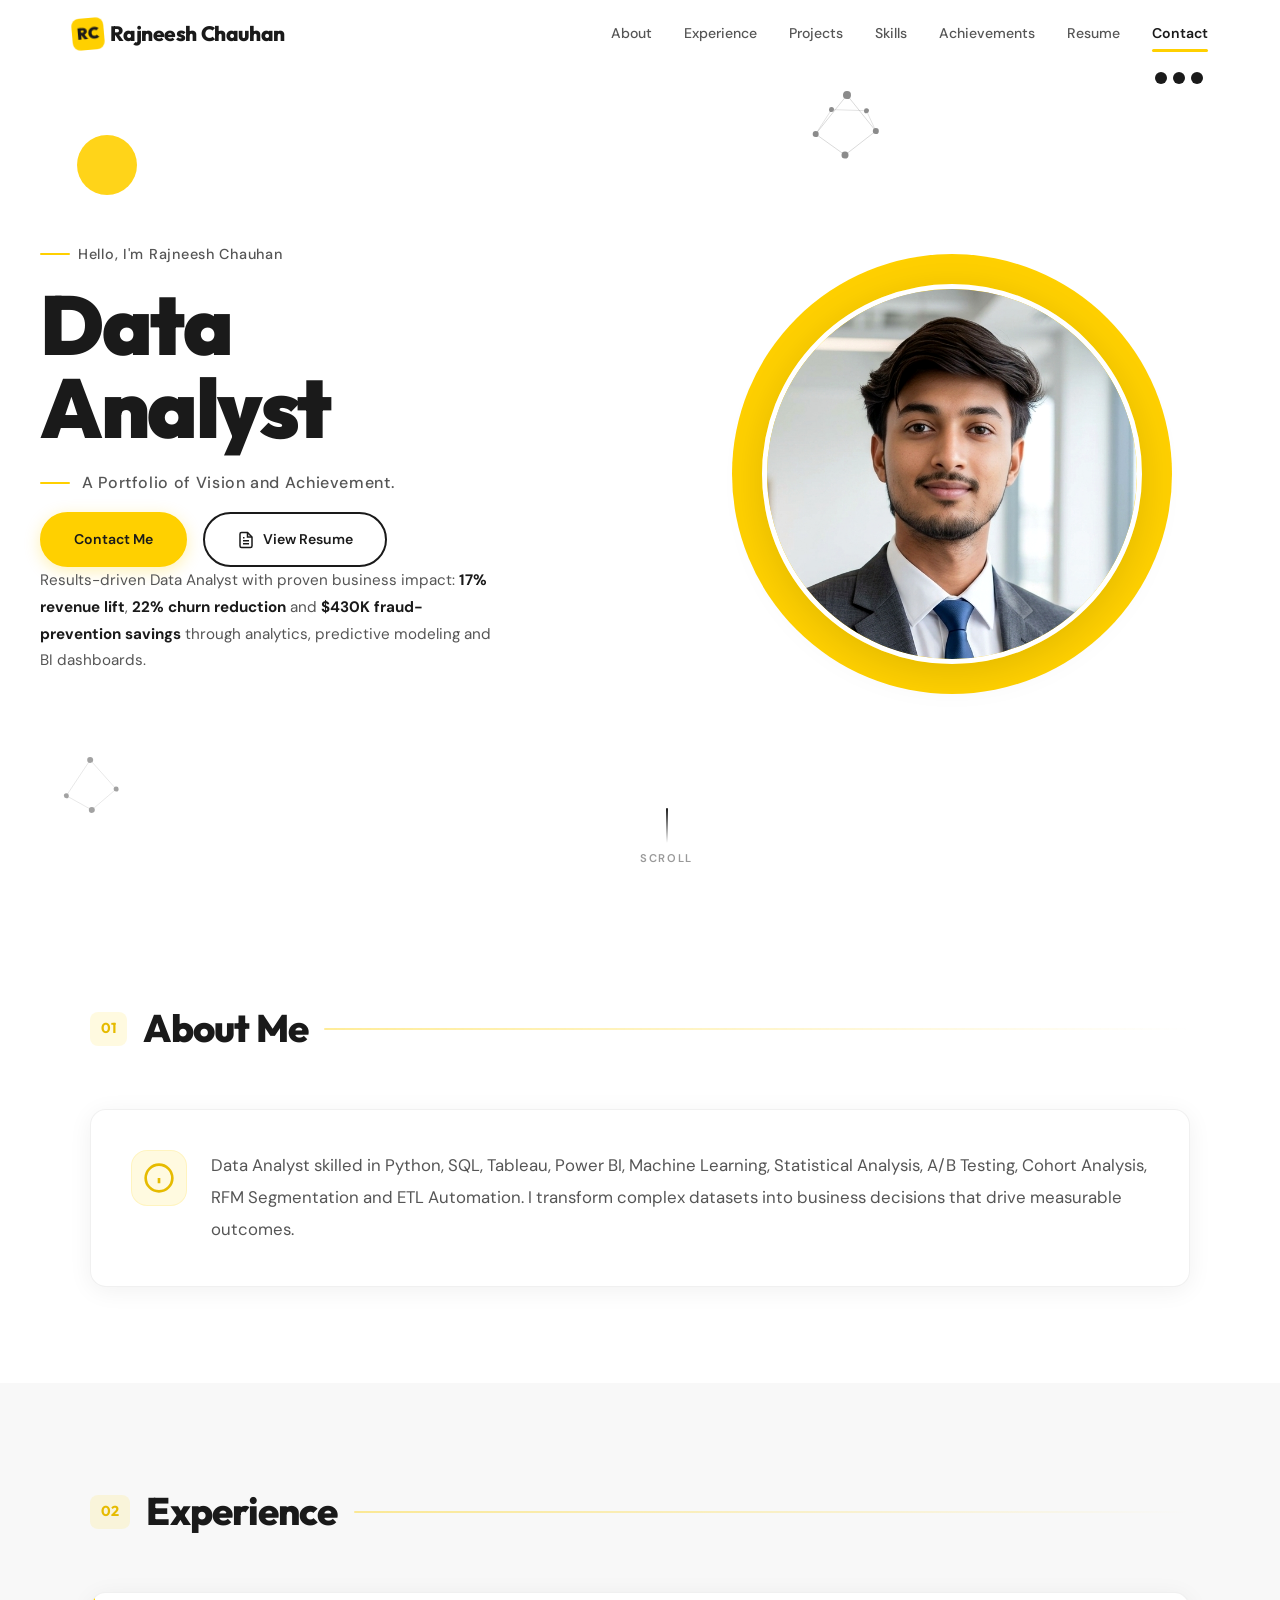
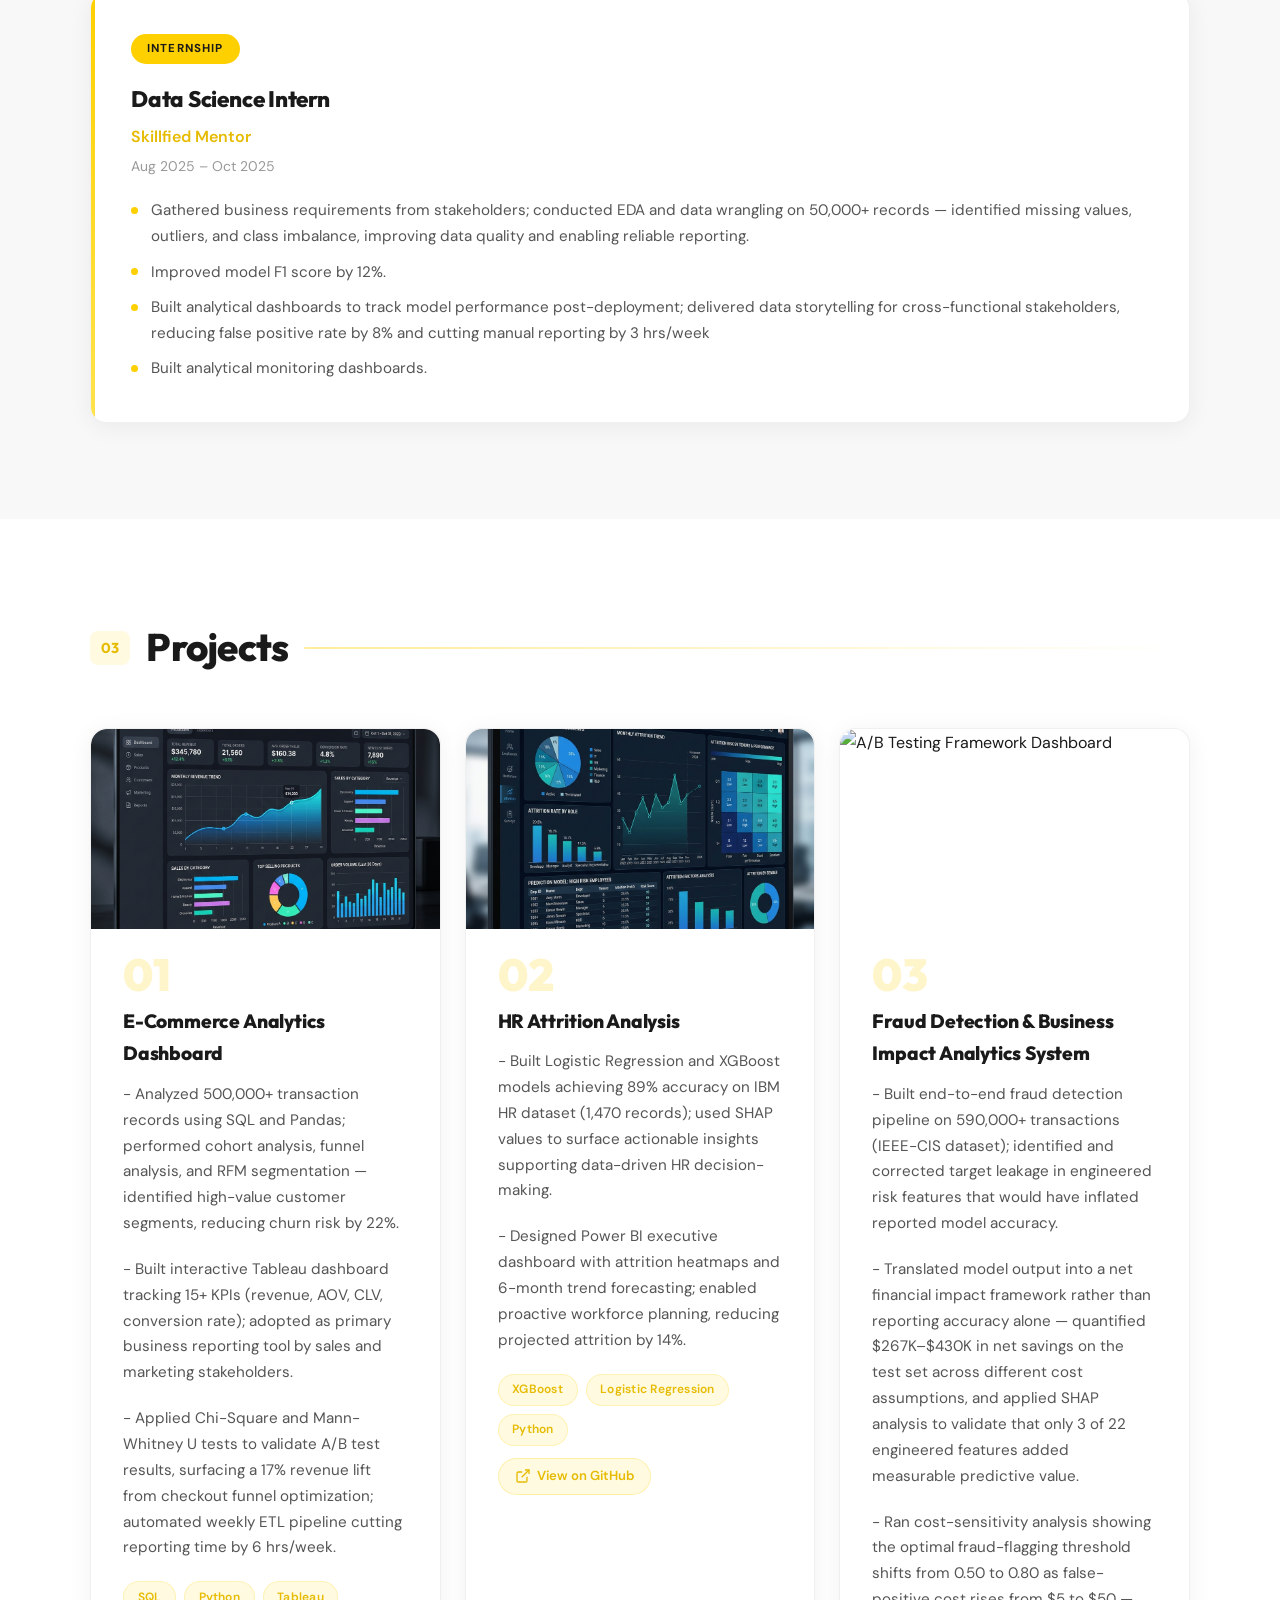
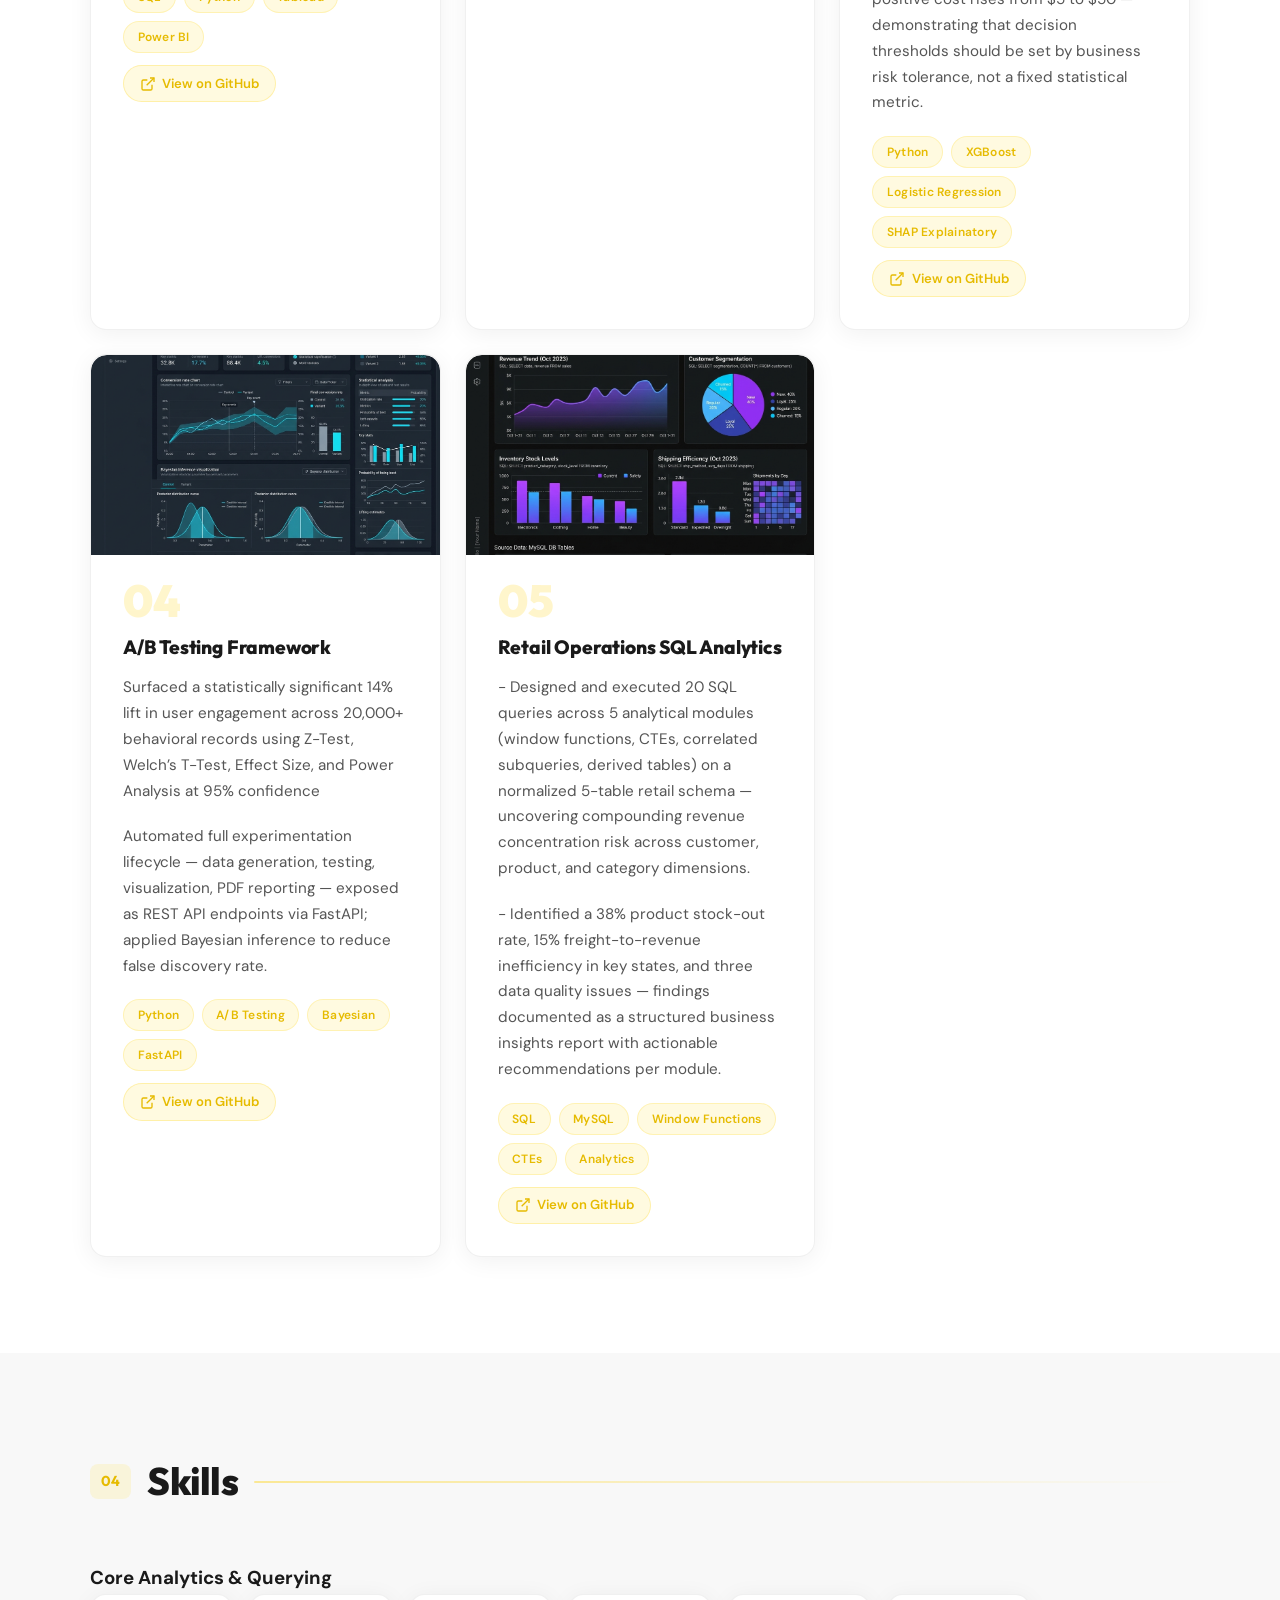
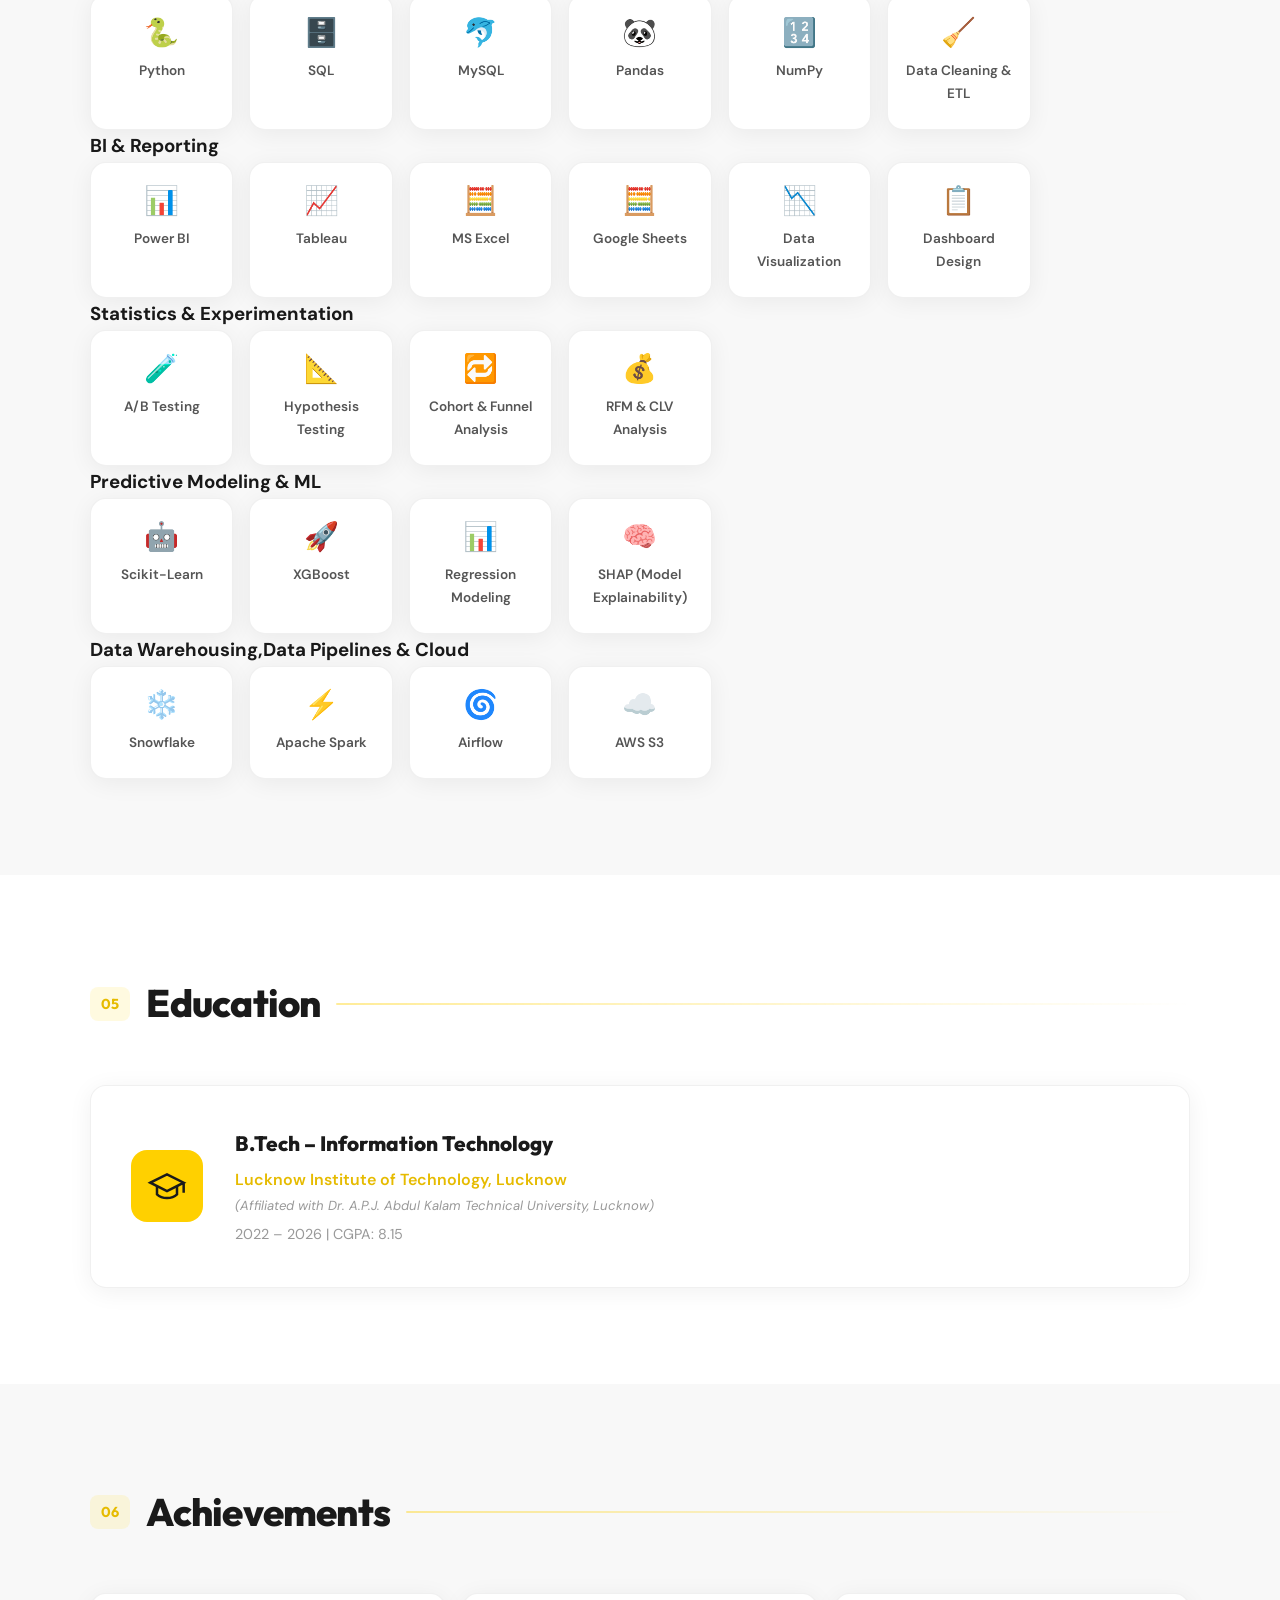
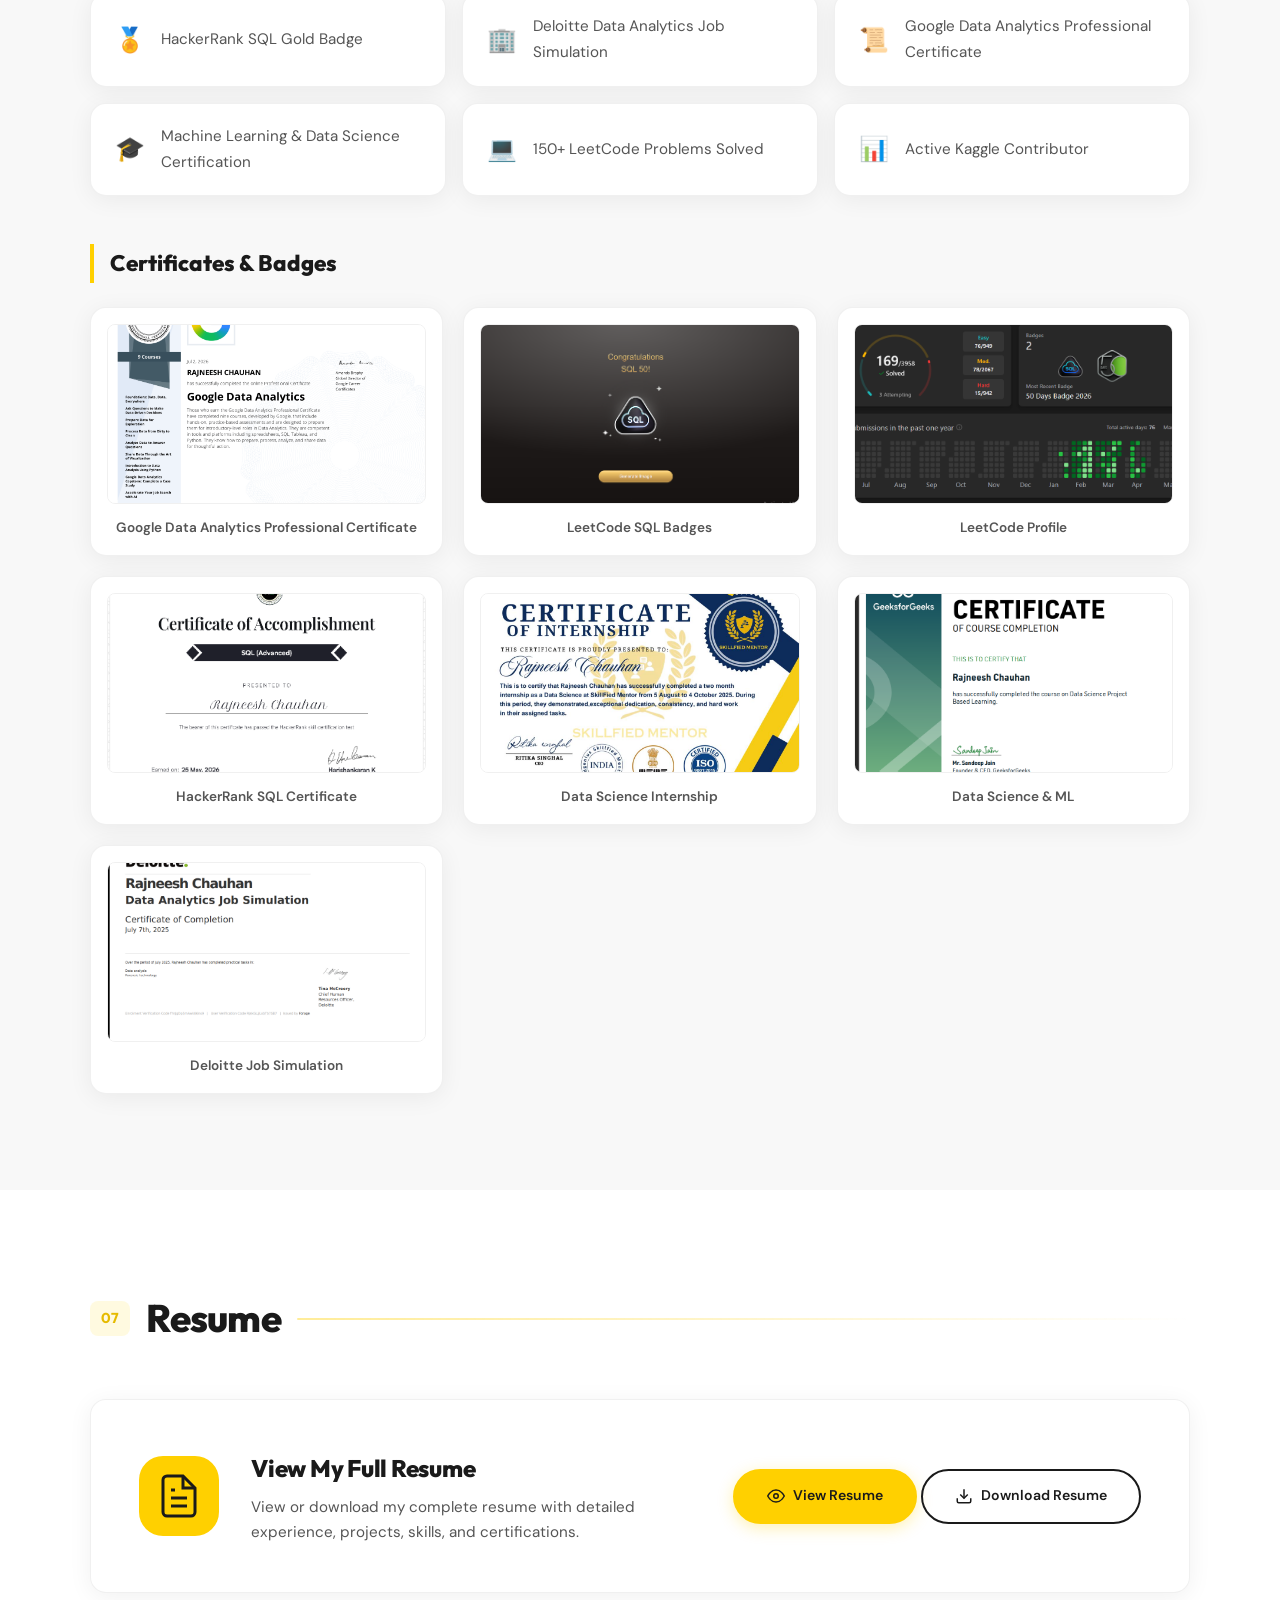
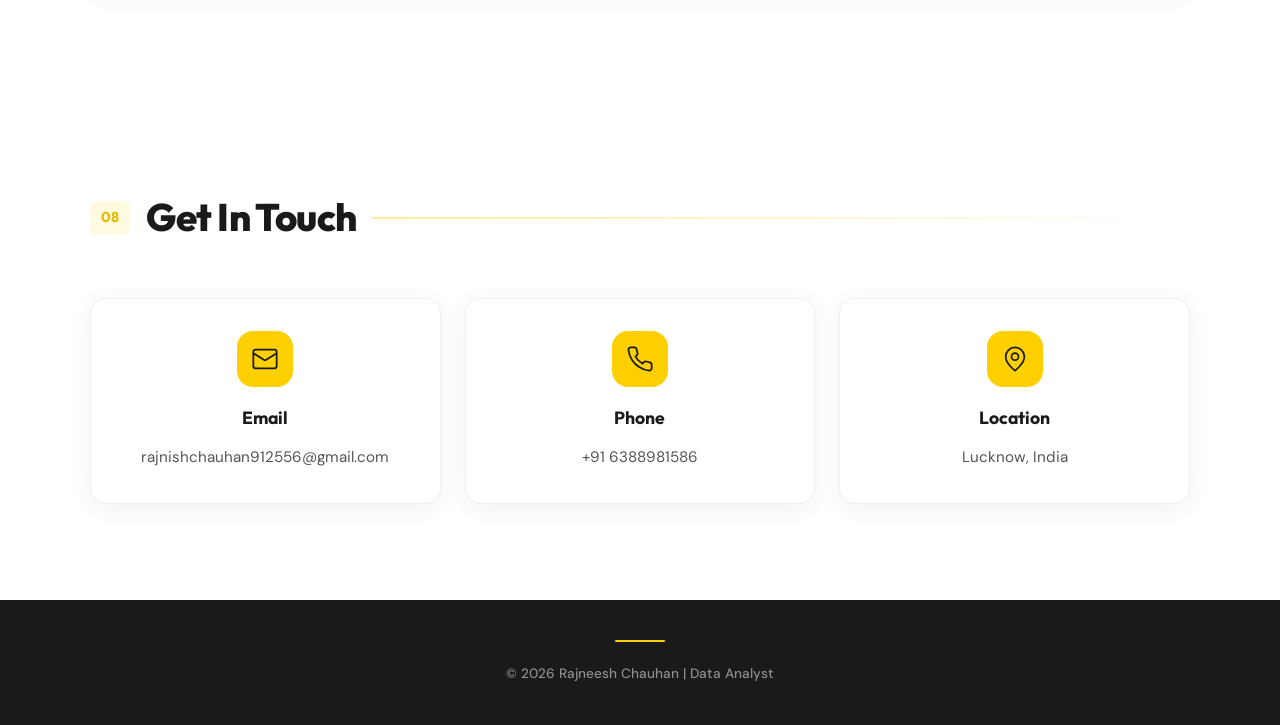
==== commit 4db6518c: "Update index.html" ====
--- a/index.html
+++ b/index.html
@@ -378,8 +378,9 @@
     </div>
 
     <!-- Data Engineering (kept lightweight) -->
-    <h3 class="skills-category">Data Pipelines & Cloud</h3>
+    <h3 class="skills-category">Data Warehousing,Data Pipelines & Cloud</h3>
     <div class="skills-grid" data-animate="fade-up" data-delay="300">
+        <div class="skill-item glass-card"><div class="skill-icon">❄️</div><span>Snowflake</span></div>
       <div class="skill-item glass-card"><div class="skill-icon">⚡</div><span>Apache Spark</span></div>
       <div class="skill-item glass-card"><div class="skill-icon">🌀</div><span>Airflow</span></div>
       <div class="skill-item glass-card"><div class="skill-icon">☁️</div><span>AWS S3</span></div>
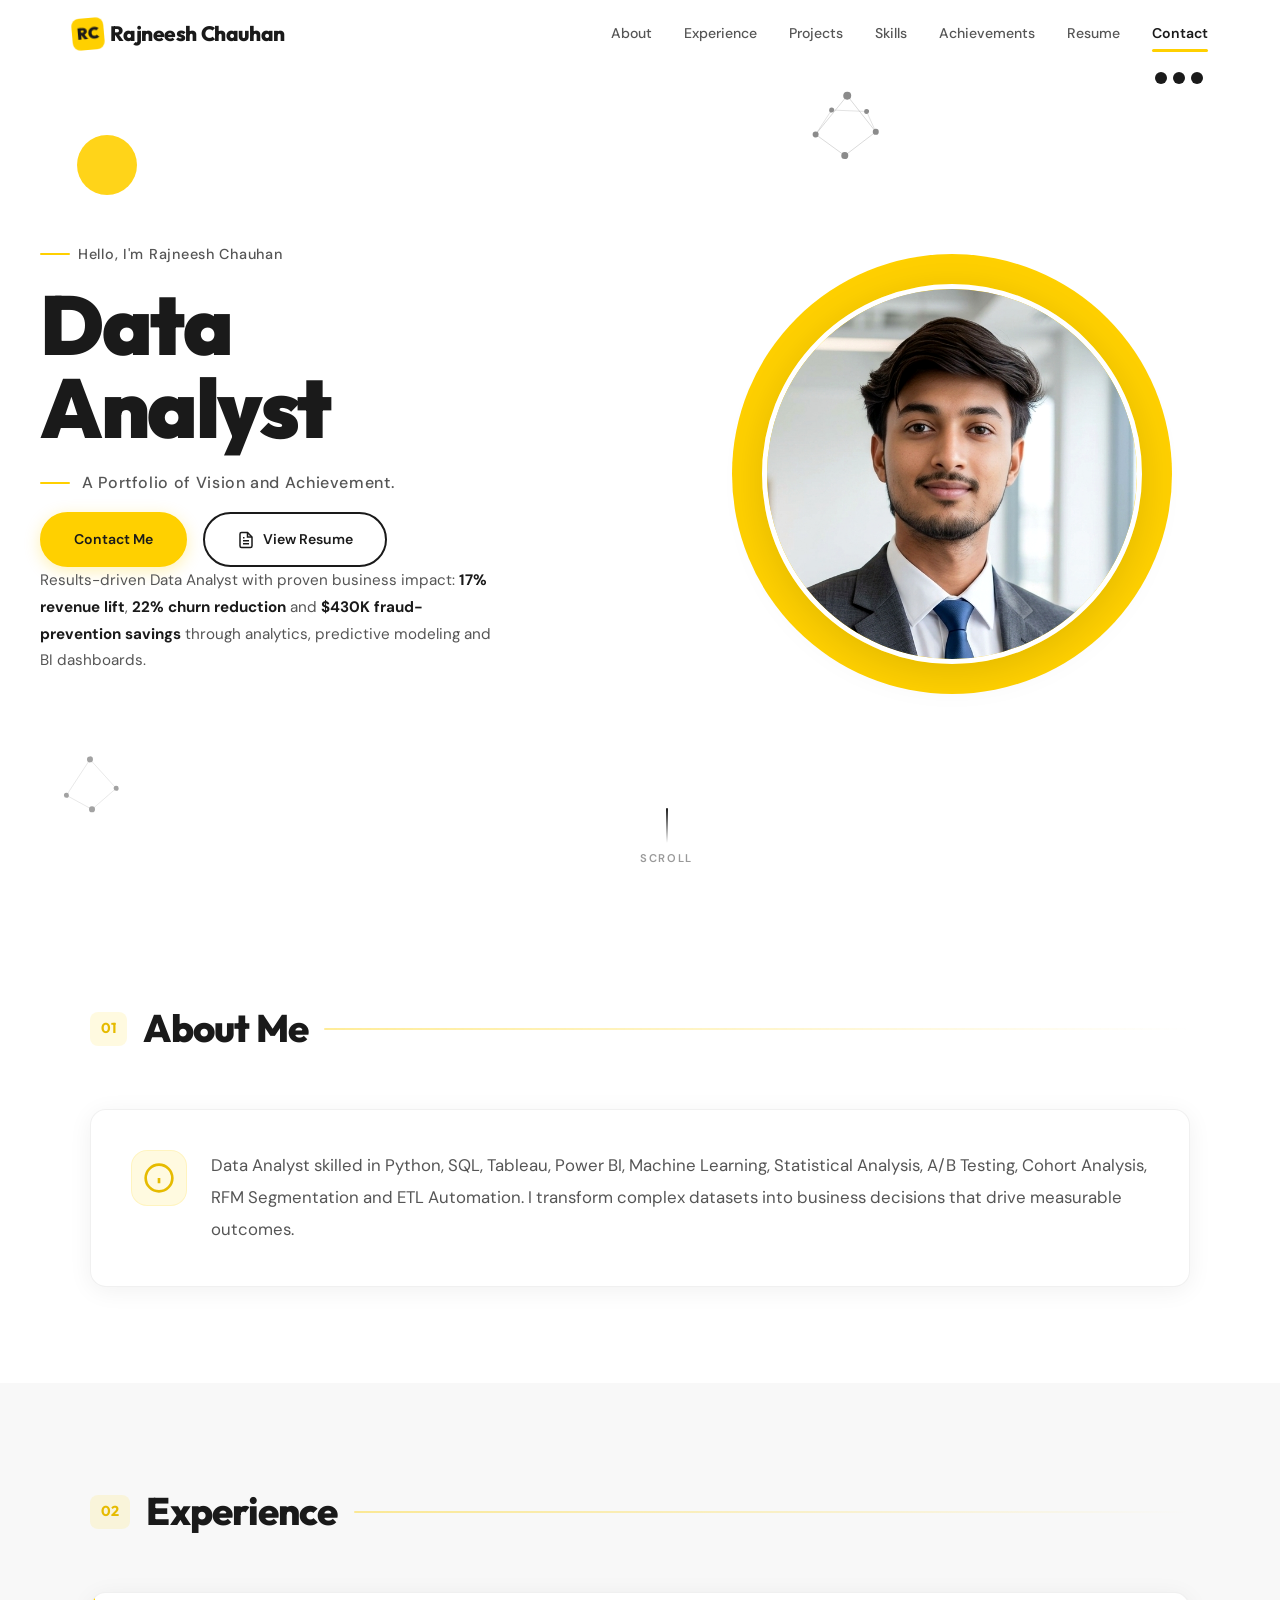
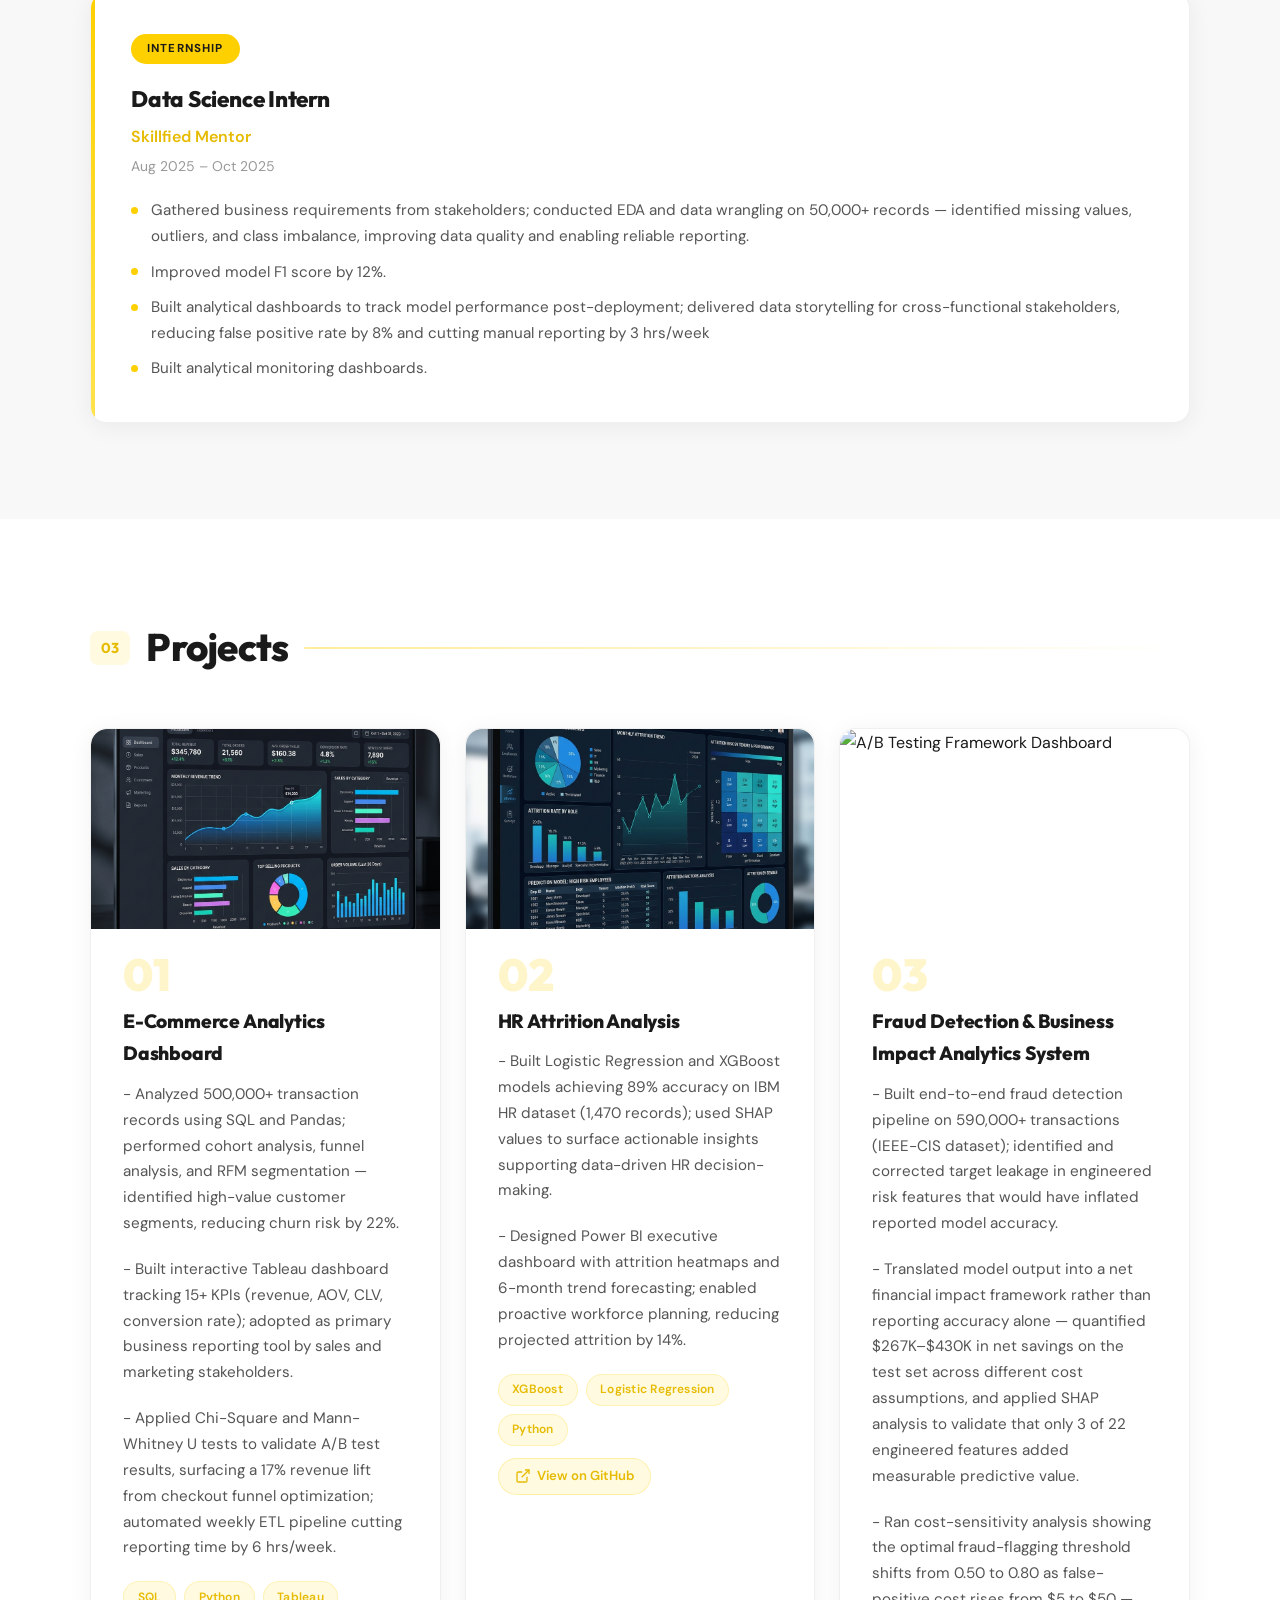
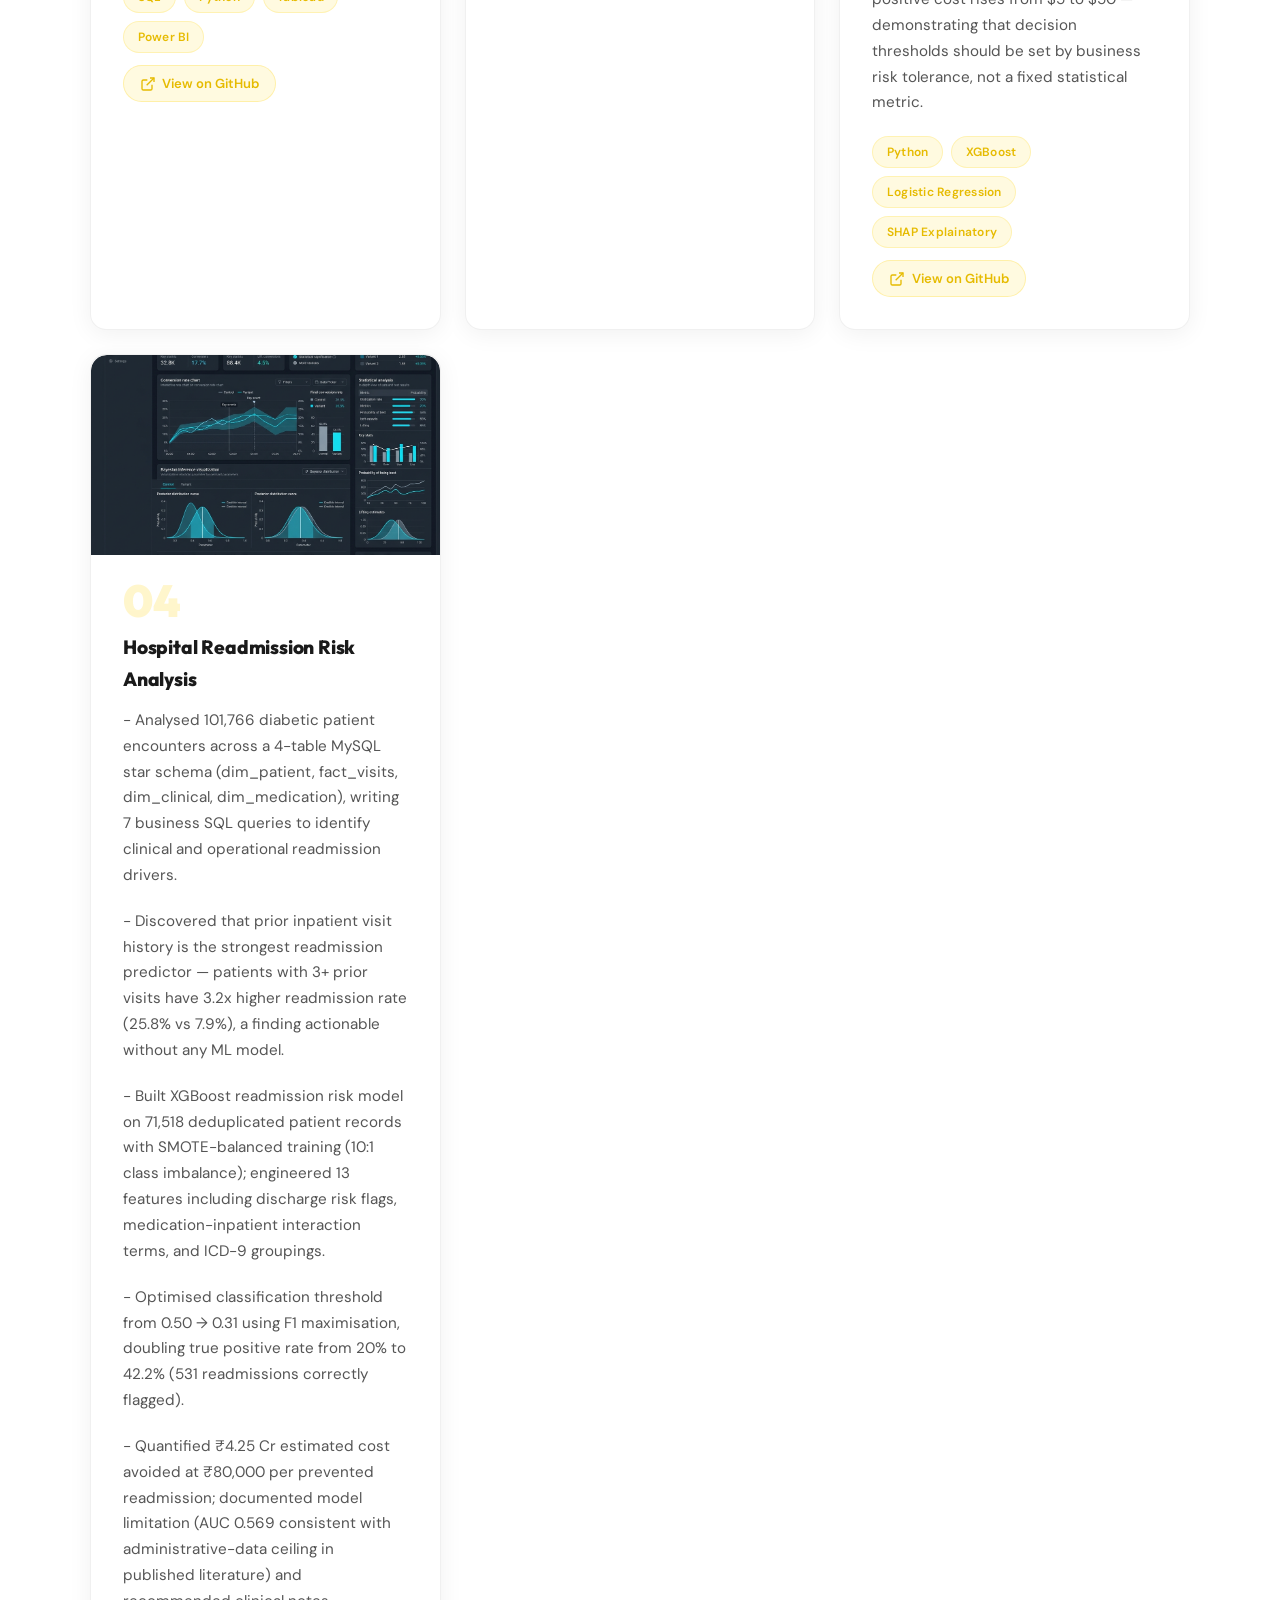
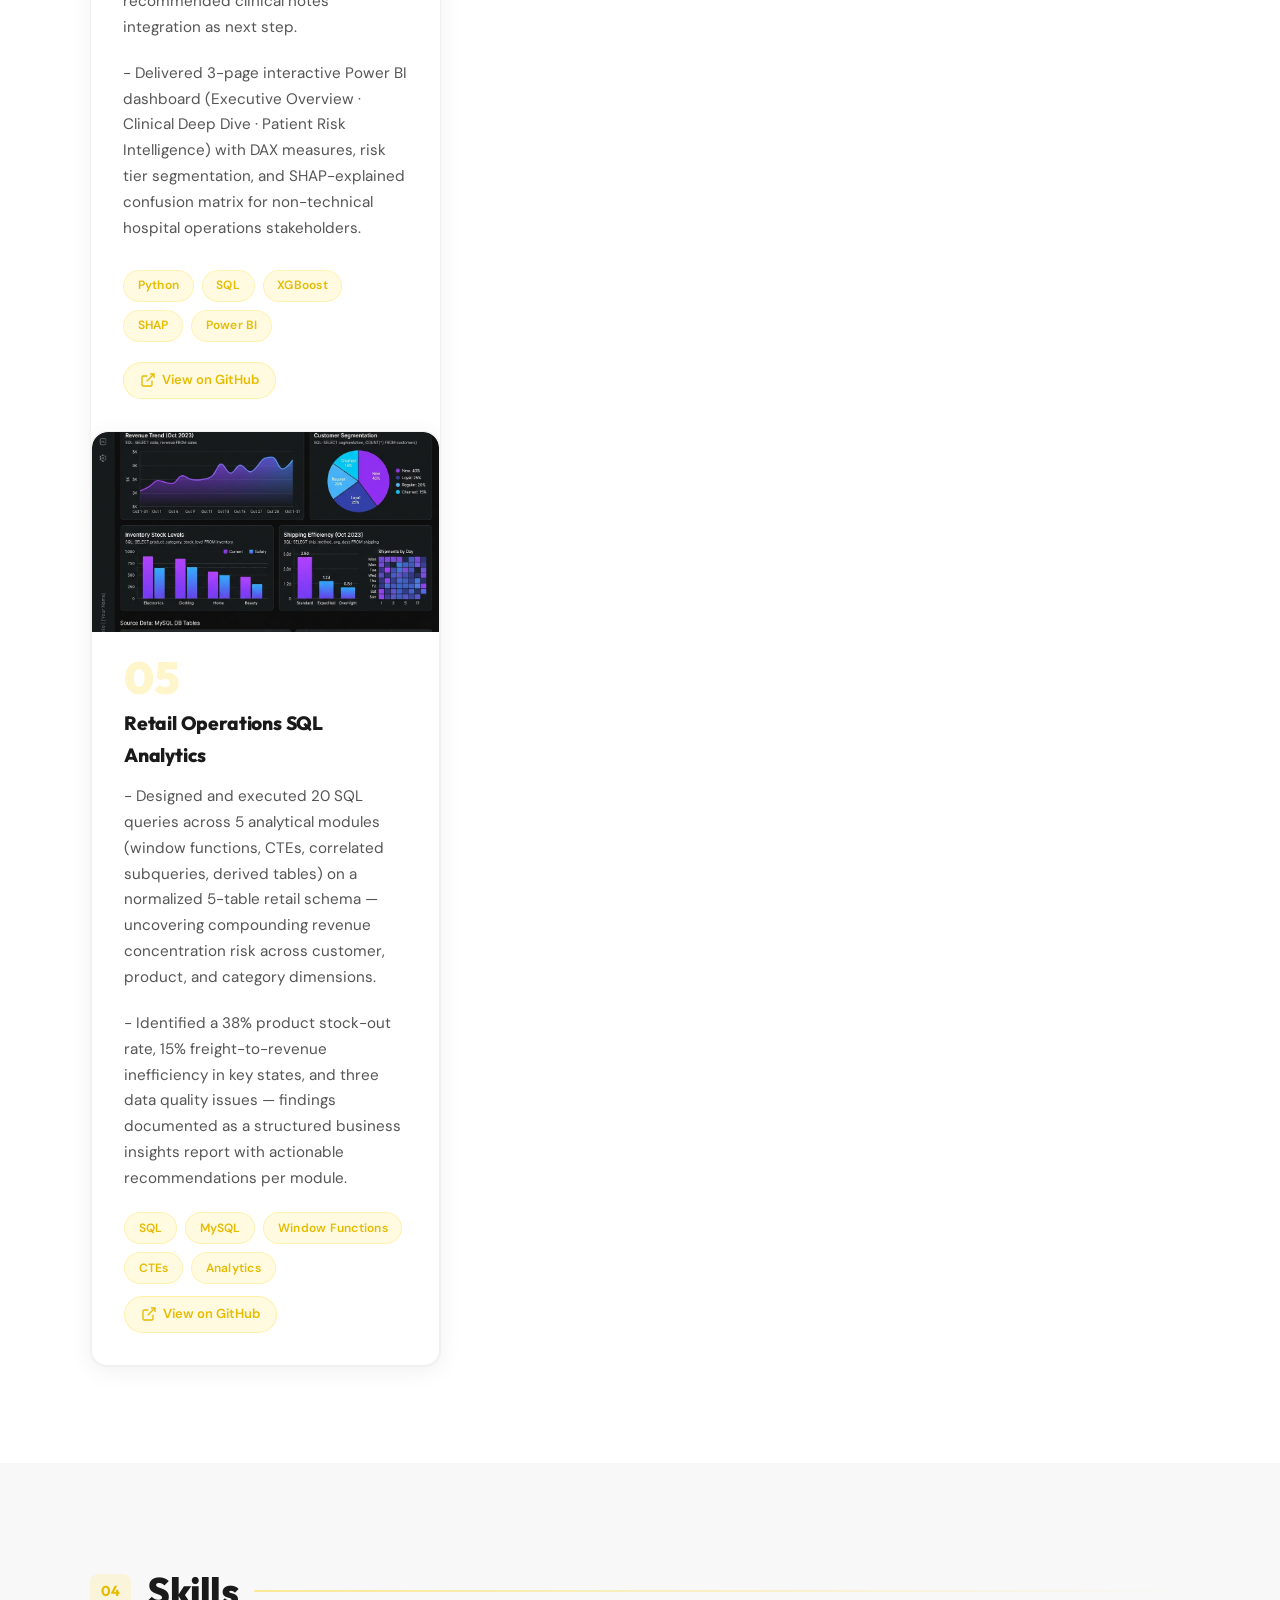
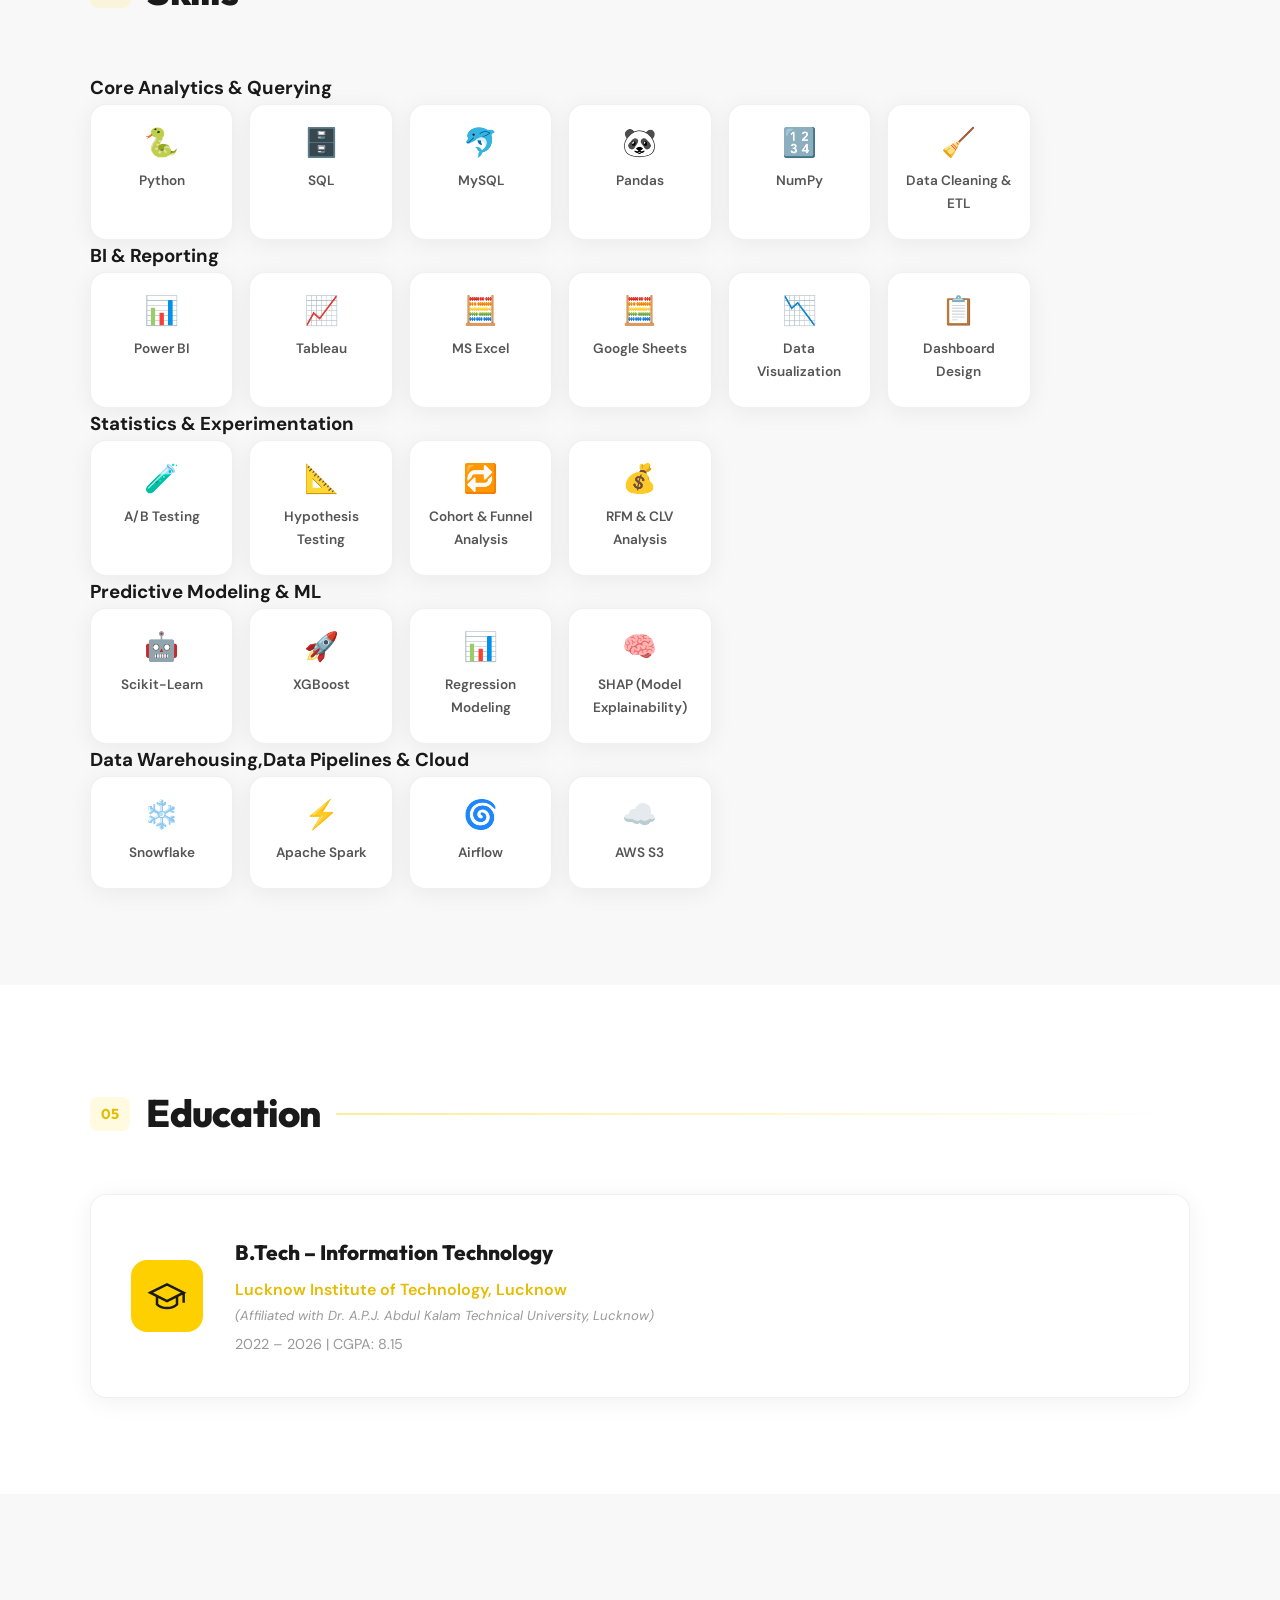
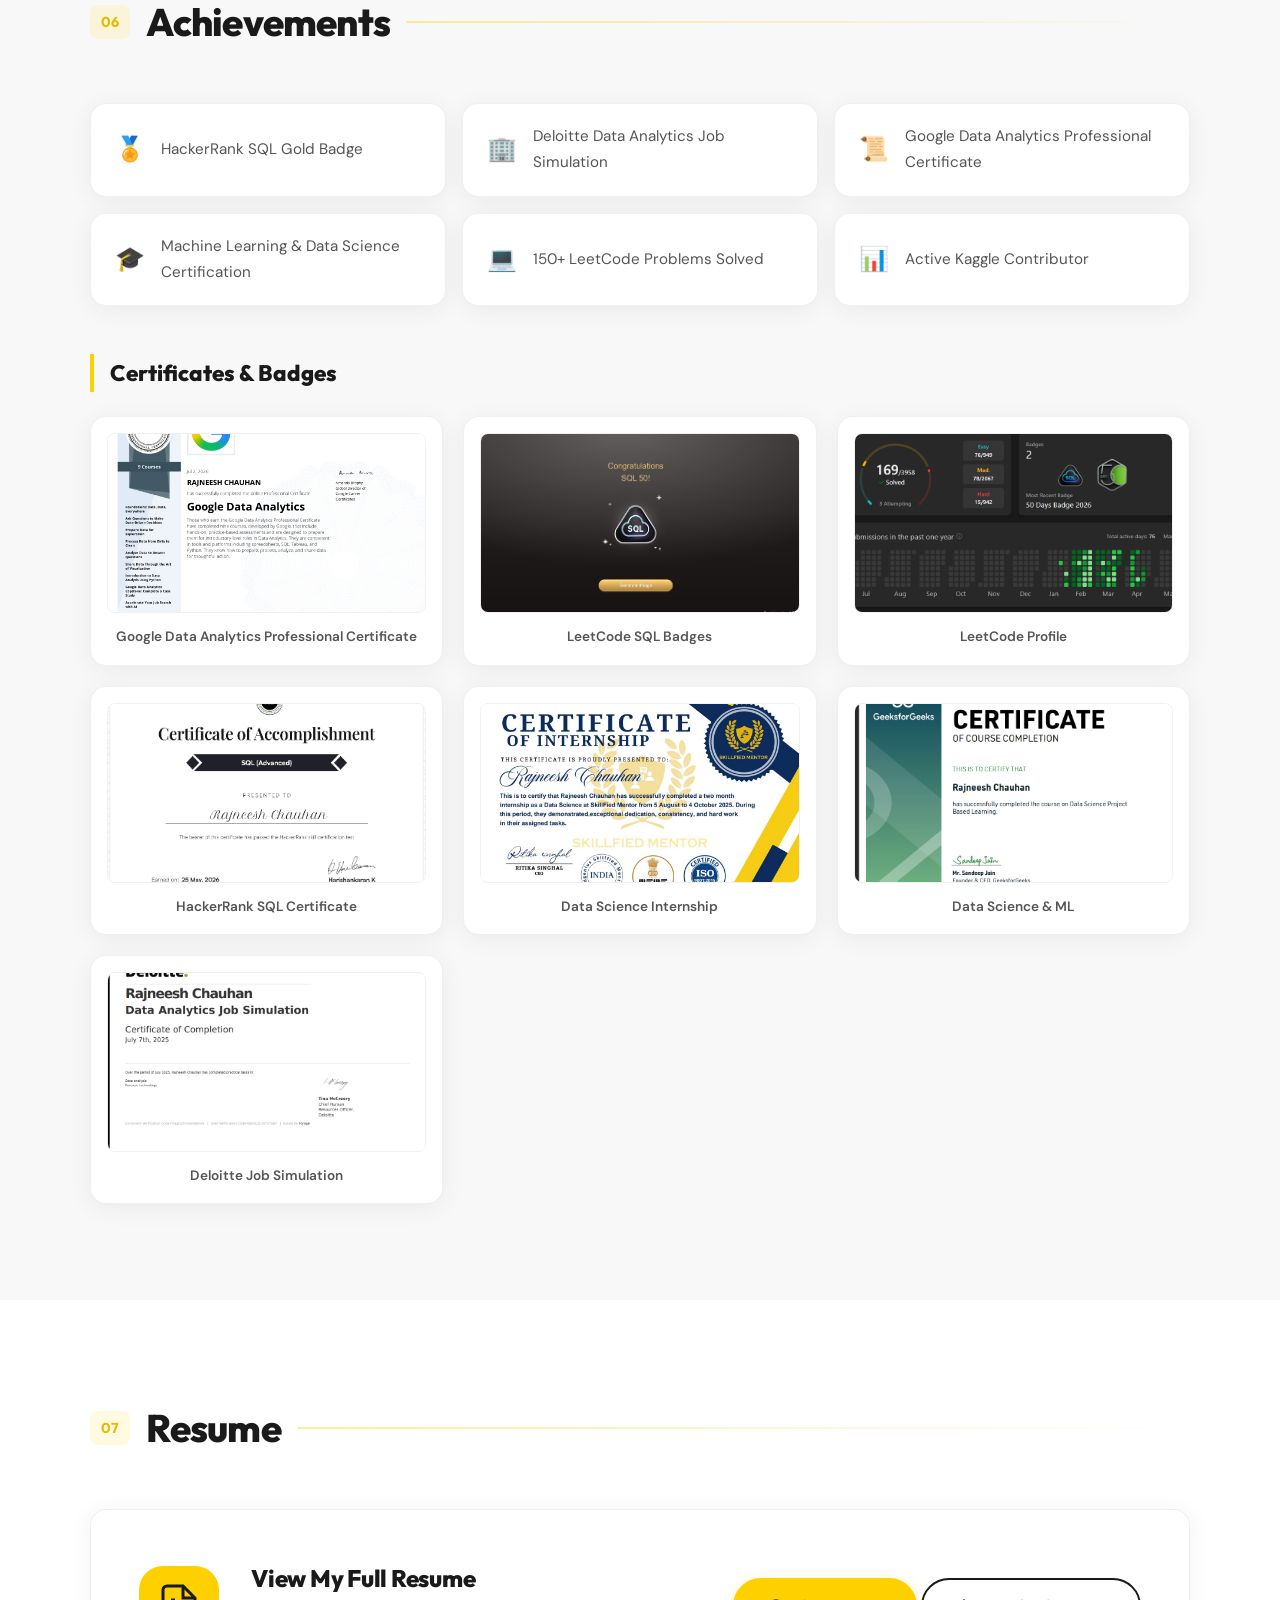
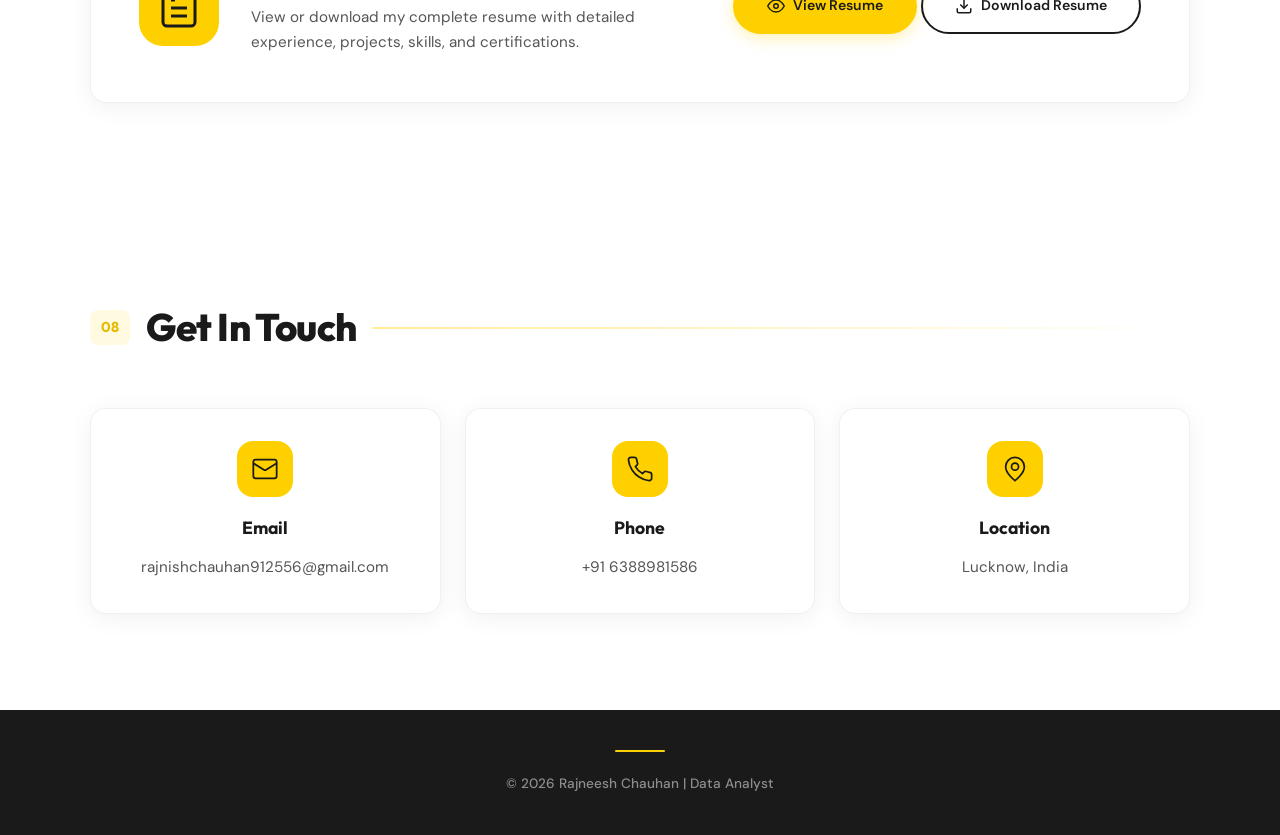
==== commit 0bb43be3: "Update index.html" ====
--- a/index.html
+++ b/index.html
@@ -273,22 +273,32 @@
         </div>
         <div class="project-body">
           <div class="project-number">04</div>
-          <h3 class="project-title">A/B Testing Framework</h3>
-          <p class="project-desc">
-            Surfaced a statistically significant 14% lift in user engagement across 20,000+ behavioral records using Z-Test, Welch’s T-Test, Effect
-Size, and Power Analysis at 95% confidence
-          </p>
-          <p class="project-desc">
-            Automated full experimentation lifecycle — data generation, testing, visualization, PDF reporting — exposed as REST API endpoints
-via FastAPI; applied Bayesian inference to reduce false discovery rate.
-          </p>
+          <h3 class="project-title">Hospital Readmission Risk Analysis</h3>
+          <p class="project-desc">
+            - Analysed 101,766 diabetic patient encounters across a 4-table MySQL star schema (dim_patient, fact_visits, dim_clinical, dim_medication), writing 7 business SQL queries to identify clinical and operational readmission drivers.
+          </p>
+          <p class="project-desc">
+            - Discovered that prior inpatient visit history is the strongest readmission predictor — patients with 3+ prior visits have 3.2x higher readmission rate (25.8% vs 7.9%), a finding actionable without any ML model.
+          </p>
+          <p class="project-desc">
+            - Built XGBoost readmission risk model on 71,518 deduplicated patient records with SMOTE-balanced training (10:1 class imbalance); engineered 13 features including discharge risk flags, medication-inpatient interaction terms, and ICD-9 groupings.
+          </p>
+          <p class="project-desc">
+            - Optimised classification threshold from 0.50 → 0.31 using F1 maximisation, doubling true positive rate from 20% to 42.2% (531 readmissions correctly flagged).
+          </p>
+          <p class="project-desc">
+            - Quantified ₹4.25 Cr estimated cost avoided at ₹80,000 per prevented readmission; documented model limitation (AUC 0.569 consistent with administrative-data ceiling in published literature) and recommended clinical notes integration as next step.
+          <div class="project-tags">
+            <p class="project-desc">
+            - Delivered 3-page interactive Power BI dashboard (Executive Overview · Clinical Deep Dive · Patient Risk Intelligence) with DAX measures, risk tier segmentation, and SHAP-explained confusion matrix for non-technical hospital operations stakeholders.
           <div class="project-tags">
             <span class="tag">Python</span>
-            <span class="tag">A/B Testing</span>
-            <span class="tag">Bayesian</span>
-            <span class="tag">FastAPI</span>
+            <span class="tag">SQL</span>
+            <span class="tag">XGBoost</span>
+            <span class="tag">SHAP</span>
+            <span class="tag">Power BI</span>
           </div>
-          <a href="https://github.com/Codex610/A-B-Testing-and-Hypothesis-Testing-on-Product-Metrics" target="_blank" rel="noopener" class="project-link">
+          <a href="https://github.com/Codex610/hospital-readmission" target="_blank" rel="noopener" class="project-link">
             <svg width="16" height="16" viewBox="0 0 24 24" fill="none" stroke="currentColor" stroke-width="2"><path d="M18 13v6a2 2 0 0 1-2 2H5a2 2 0 0 1-2-2V8a2 2 0 0 1 2-2h6"/><polyline points="15 3 21 3 21 9"/><line x1="10" y1="14" x2="21" y2="3"/></svg>
             View on GitHub
           </a>
